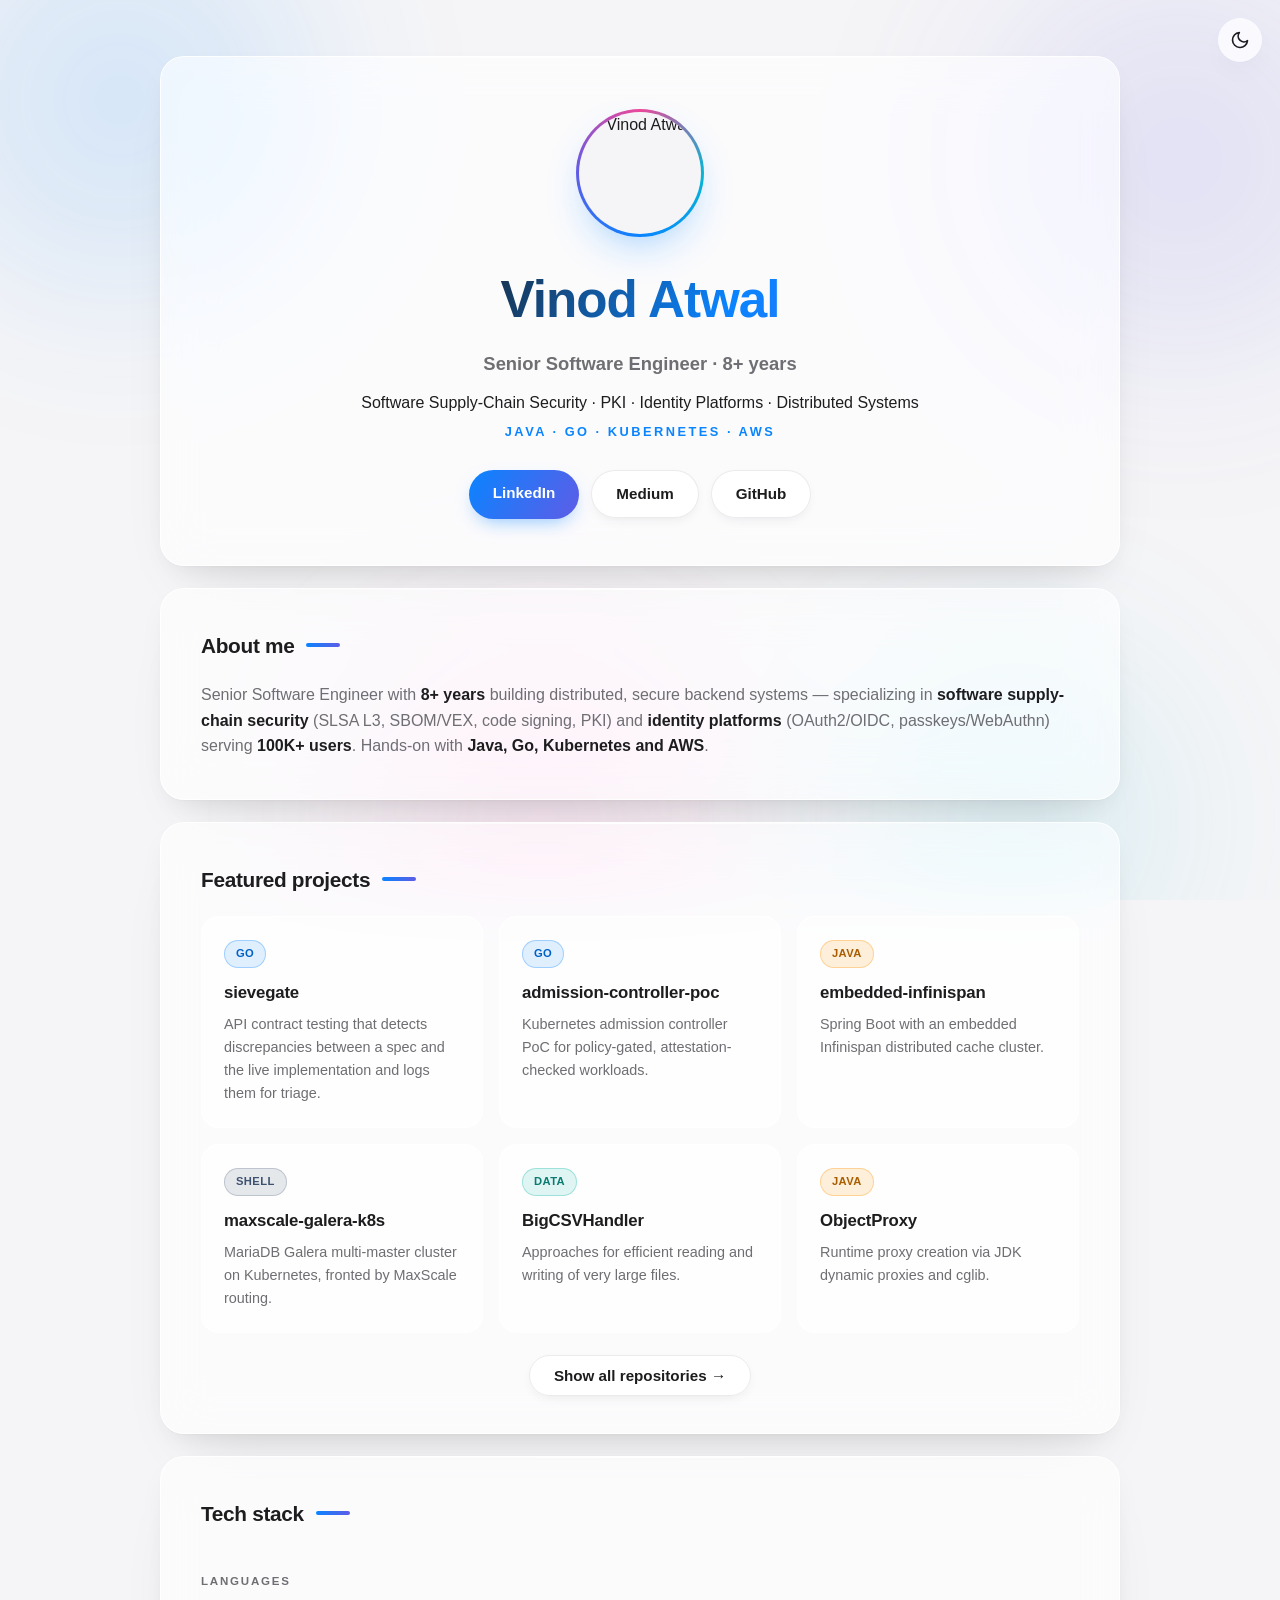
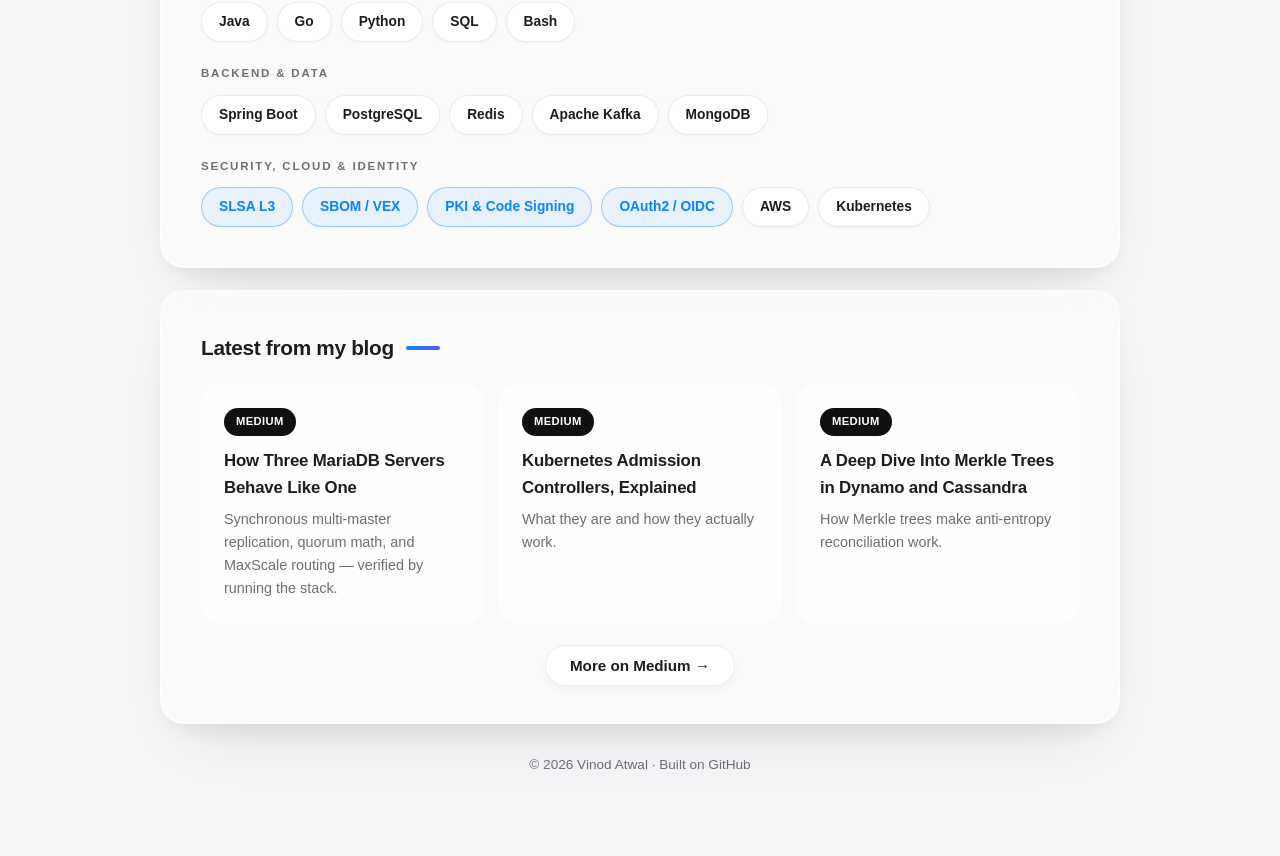
==== index.html @ 3f577c57 "Apple-style frosted glass theme with light/dark toggle" ====
<!DOCTYPE html>
<html lang="en">
<head>
  <meta charset="UTF-8" />
  <meta name="viewport" content="width=device-width, initial-scale=1.0" />
  <title>Vinod Atwal · Senior Software Engineer</title>
  <meta name="description" content="Vinod Atwal — Senior Software Engineer specializing in software supply-chain security, PKI and identity platforms." />
  <meta name="color-scheme" content="light dark" />
  <link rel="stylesheet" href="./styles.css" />
  <script>
    (function () {
      var stored = localStorage.getItem("theme");
      var theme = stored || (window.matchMedia("(prefers-color-scheme: dark)").matches ? "dark" : "light");
      document.documentElement.setAttribute("data-theme", theme);
    })();
  </script>
</head>
<body>
  <button id="themeToggle" class="theme-toggle reveal" aria-label="Toggle light and dark theme">
    <svg class="icon-sun" viewBox="0 0 24 24" fill="none" stroke="currentColor" stroke-width="2" stroke-linecap="round" aria-hidden="true">
      <circle cx="12" cy="12" r="4" />
      <path d="M12 2v2M12 20v2M4.9 4.9l1.4 1.4M17.7 17.7l1.4 1.4M2 12h2M20 12h2M4.9 19.1l1.4-1.4M17.7 6.3l1.4-1.4" />
    </svg>
    <svg class="icon-moon" viewBox="0 0 24 24" fill="none" stroke="currentColor" stroke-width="2" stroke-linecap="round" stroke-linejoin="round" aria-hidden="true">
      <path d="M21 12.8A9 9 0 1 1 11.2 3a7 7 0 0 0 9.8 9.8z" />
    </svg>
  </button>

  <div class="blobs" aria-hidden="true">
    <span class="blob b1"></span>
    <span class="blob b2"></span>
    <span class="blob b3"></span>
    <span class="blob b4"></span>
  </div>

  <main>
    <header class="glass hero reveal">
      <div class="avatar-wrap">
        <img class="avatar" src="https://github.com/VinodAtwal.png" alt="Vinod Atwal" />
      </div>
      <h1>Vinod Atwal</h1>
      <p class="role">Senior Software Engineer · 8+ years</p>
      <p class="focus">Software Supply-Chain Security · PKI · Identity Platforms · Distributed Systems</p>
      <p class="stack">Java · Go · Kubernetes · AWS</p>
      <nav class="cta">
        <a class="btn primary" href="https://www.linkedin.com/in/vinod-atwal/" target="_blank" rel="noopener">LinkedIn</a>
        <a class="btn" href="https://vinodatwal.medium.com/" target="_blank" rel="noopener">Medium</a>
        <a class="btn" href="https://github.com/VinodAtwal" target="_blank" rel="noopener">GitHub</a>
      </nav>
    </header>

    <section class="glass reveal">
      <h2>About me</h2>
      <p>
        Senior Software Engineer with <strong>8+ years</strong> building distributed, secure backend systems —
        specializing in <strong>software supply-chain security</strong> (SLSA L3, SBOM/VEX, code signing, PKI) and
        <strong>identity platforms</strong> (OAuth2/OIDC, passkeys/WebAuthn) serving <strong>100K+ users</strong>.
        Hands-on with <strong>Java, Go, Kubernetes and AWS</strong>.
      </p>
    </section>

    <section class="glass reveal">
      <h2>Featured projects</h2>
      <div class="grid">
        <article class="card">
          <span class="tag go">Go</span>
          <h3><a href="https://github.com/VinodAtwal/sievegate" target="_blank" rel="noopener">sievegate</a></h3>
          <p>API contract testing that detects discrepancies between a spec and the live implementation and logs them for triage.</p>
        </article>
        <article class="card">
          <span class="tag go">Go</span>
          <h3><a href="https://github.com/VinodAtwal/admission-controller-poc" target="_blank" rel="noopener">admission-controller-poc</a></h3>
          <p>Kubernetes admission controller PoC for policy-gated, attestation-checked workloads.</p>
        </article>
        <article class="card">
          <span class="tag java">Java</span>
          <h3><a href="https://github.com/VinodAtwal/embedded-infinispan" target="_blank" rel="noopener">embedded-infinispan</a></h3>
          <p>Spring Boot with an embedded Infinispan distributed cache cluster.</p>
        </article>
        <article class="card">
          <span class="tag shell">Shell</span>
          <h3><a href="https://github.com/VinodAtwal/maxscale-galera-k8s" target="_blank" rel="noopener">maxscale-galera-k8s</a></h3>
          <p>MariaDB Galera multi-master cluster on Kubernetes, fronted by MaxScale routing.</p>
        </article>
        <article class="card">
          <span class="tag data">Data</span>
          <h3><a href="https://github.com/VinodAtwal/BigCSVHandler" target="_blank" rel="noopener">BigCSVHandler</a></h3>
          <p>Approaches for efficient reading and writing of very large files.</p>
        </article>
        <article class="card">
          <span class="tag java">Java</span>
          <h3><a href="https://github.com/VinodAtwal/ObjectProxy" target="_blank" rel="noopener">ObjectProxy</a></h3>
          <p>Runtime proxy creation via JDK dynamic proxies and cglib.</p>
        </article>
      </div>
      <div class="center">
        <a class="btn" href="https://github.com/VinodAtwal?tab=repositories" target="_blank" rel="noopener">Show all repositories →</a>
      </div>
    </section>

    <section class="glass reveal">
      <h2>Tech stack</h2>
      <p class="group">Languages</p>
      <div class="chips">
        <span class="chip">Java</span>
        <span class="chip">Go</span>
        <span class="chip">Python</span>
        <span class="chip">SQL</span>
        <span class="chip">Bash</span>
      </div>
      <p class="group">Backend &amp; data</p>
      <div class="chips">
        <span class="chip">Spring Boot</span>
        <span class="chip">PostgreSQL</span>
        <span class="chip">Redis</span>
        <span class="chip">Apache Kafka</span>
        <span class="chip">MongoDB</span>
      </div>
      <p class="group">Security, cloud &amp; identity</p>
      <div class="chips">
        <span class="chip accent">SLSA L3</span>
        <span class="chip accent">SBOM / VEX</span>
        <span class="chip accent">PKI &amp; Code Signing</span>
        <span class="chip accent">OAuth2 / OIDC</span>
        <span class="chip">AWS</span>
        <span class="chip">Kubernetes</span>
      </div>
    </section>

    <section class="glass reveal">
      <h2>Latest from my blog</h2>
      <div class="grid">
        <article class="card">
          <span class="tag med">Medium</span>
          <h3><a href="https://vinodatwal.medium.com/how-three-mariadb-servers-behave-like-one-the-truth-about-galera-and-maxscale-5671d0e5d990" target="_blank" rel="noopener">How Three MariaDB Servers Behave Like One</a></h3>
          <p>Synchronous multi-master replication, quorum math, and MaxScale routing — verified by running the stack.</p>
        </article>
        <article class="card">
          <span class="tag med">Medium</span>
          <h3><a href="https://vinodatwal.medium.com/kubernetes-admission-controllers-explained-what-they-are-and-how-they-actually-work-7e23ef4b5d82" target="_blank" rel="noopener">Kubernetes Admission Controllers, Explained</a></h3>
          <p>What they are and how they actually work.</p>
        </article>
        <article class="card">
          <span class="tag med">Medium</span>
          <h3><a href="https://vinodatwal.medium.com/i-went-down-a-rabbit-hole-on-merkle-trees-in-dynamo-and-cassandra-heres-what-i-found-9113b133e016" target="_blank" rel="noopener">A Deep Dive Into Merkle Trees in Dynamo and Cassandra</a></h3>
          <p>How Merkle trees make anti-entropy reconciliation work.</p>
        </article>
      </div>
      <div class="center">
        <a class="btn" href="https://vinodatwal.medium.com/" target="_blank" rel="noopener">More on Medium →</a>
      </div>
    </section>

    <footer class="reveal">
      <p>© 2026 Vinod Atwal · Built on GitHub</p>
    </footer>
  </main>

  <script>
    const toggle = document.getElementById("themeToggle");
    toggle.addEventListener("click", () => {
      const next = document.documentElement.getAttribute("data-theme") === "dark" ? "light" : "dark";
      document.documentElement.setAttribute("data-theme", next);
      localStorage.setItem("theme", next);
    });

    const observer = new IntersectionObserver(
      (entries) => {
        entries.forEach((entry, i) => {
          if (entry.isIntersecting) {
            entry.target.style.transitionDelay = Math.min(i * 60, 300) + "ms";
            entry.target.classList.add("visible");
            observer.unobserve(entry.target);
          }
        });
      },
      { threshold: 0.12 }
    );
    document.querySelectorAll(".reveal").forEach((el) => observer.observe(el));
  </script>
</body>
</html>
---- styles.css ----
:root {
  --bg: #f5f5f7;
  --text: #1d1d1f;
  --muted: #6e6e73;
  --accent: #0a84ff;
  --accent-2: #5e5ce6;
  --pink: #ec4899;
  --mint: #06b6d4;
  --glass: rgba(255, 255, 255, 0.62);
  --glass-strong: rgba(255, 255, 255, 0.78);
  --glass-border: rgba(255, 255, 255, 0.85);
  --glass-highlight: rgba(255, 255, 255, 0.95);
  --hairline: rgba(0, 0, 0, 0.08);
  --card: rgba(255, 255, 255, 0.55);
  --card-hover: rgba(255, 255, 255, 0.82);
  --shadow: 0 1px 2px rgba(0, 0, 0, 0.03), 0 12px 32px -12px rgba(0, 0, 0, 0.10), 0 32px 64px -32px rgba(0, 0, 0, 0.12);
  --radius: 24px;
  --radius-card: 18px;
  --font: -apple-system, BlinkMacSystemFont, "SF Pro Display", "SF Pro Text", "Helvetica Neue", "Segoe UI", Roboto, Arial, sans-serif;
}

[data-theme="dark"] {
  --bg: #000000;
  --text: #f5f5f7;
  --muted: #98989d;
  --accent: #0a84ff;
  --accent-2: #5e5ce6;
  --pink: #ff6fb0;
  --mint: #22d3ee;
  --glass: rgba(28, 28, 30, 0.55);
  --glass-strong: rgba(28, 28, 30, 0.8);
  --glass-border: rgba(255, 255, 255, 0.09);
  --glass-highlight: rgba(255, 255, 255, 0.16);
  --hairline: rgba(255, 255, 255, 0.1);
  --card: rgba(255, 255, 255, 0.045);
  --card-hover: rgba(255, 255, 255, 0.09);
  --shadow: 0 1px 2px rgba(0, 0, 0, 0.4), 0 16px 40px -16px rgba(0, 0, 0, 0.6);
}

@media (prefers-color-scheme: dark) {
  :root:not([data-theme]) {
    --bg: #000000;
    --text: #f5f5f7;
    --muted: #98989d;
    --accent: #0a84ff;
    --accent-2: #5e5ce6;
    --pink: #ff6fb0;
    --mint: #22d3ee;
    --glass: rgba(28, 28, 30, 0.55);
    --glass-strong: rgba(28, 28, 30, 0.8);
    --glass-border: rgba(255, 255, 255, 0.09);
    --glass-highlight: rgba(255, 255, 255, 0.16);
    --hairline: rgba(255, 255, 255, 0.1);
    --card: rgba(255, 255, 255, 0.045);
    --card-hover: rgba(255, 255, 255, 0.09);
    --shadow: 0 1px 2px rgba(0, 0, 0, 0.4), 0 16px 40px -16px rgba(0, 0, 0, 0.6);
  }
}

* {
  margin: 0;
  padding: 0;
  box-sizing: border-box;
}

html {
  scroll-behavior: smooth;
  -webkit-font-smoothing: antialiased;
  text-rendering: optimizeLegibility;
}

body {
  min-height: 100vh;
  font-family: var(--font);
  color: var(--text);
  background: var(--bg);
  background-attachment: fixed;
  overflow-x: hidden;
  line-height: 1.6;
  transition: background 0.4s ease, color 0.4s ease;
}

::selection {
  background: rgba(10, 132, 255, 0.22);
  color: var(--text);
}

::-webkit-scrollbar {
  width: 10px;
}

::-webkit-scrollbar-thumb {
  background: rgba(110, 110, 115, 0.35);
  border-radius: 999px;
  border: 2px solid var(--bg);
}

::-webkit-scrollbar-track {
  background: transparent;
}

main {
  max-width: 1000px;
  margin: 56px auto 40px;
  padding: 0 20px 40px;
  display: flex;
  flex-direction: column;
  gap: 22px;
  position: relative;
  z-index: 2;
}

/* Theme toggle */
.theme-toggle {
  position: fixed;
  top: 18px;
  right: 18px;
  z-index: 10;
  width: 44px;
  height: 44px;
  border-radius: 50%;
  border: none;
  cursor: pointer;
  display: grid;
  place-items: center;
  background: var(--glass-strong);
  color: var(--text);
  box-shadow: var(--shadow);
  backdrop-filter: blur(24px) saturate(200%);
  -webkit-backdrop-filter: blur(24px) saturate(200%);
  transition: transform 0.2s ease, color 0.3s ease;
}

.theme-toggle:hover {
  transform: scale(1.08);
}

.theme-toggle svg {
  width: 20px;
  height: 20px;
}

.theme-toggle .icon-sun {
  display: none;
}

.theme-toggle .icon-moon {
  display: block;
}

[data-theme="dark"] .theme-toggle .icon-sun {
  display: block;
}

[data-theme="dark"] .theme-toggle .icon-moon {
  display: none;
}

/* Soft color blobs */
.blobs {
  position: fixed;
  inset: 0;
  z-index: 0;
  overflow: hidden;
  pointer-events: none;
}

.blob {
  position: absolute;
  border-radius: 50%;
  filter: blur(90px);
  opacity: 0.38;
  animation: float 26s ease-in-out infinite;
}

.b1 {
  width: 520px;
  height: 520px;
  top: -160px;
  left: -140px;
  background: radial-gradient(circle, rgba(10, 132, 255, 0.55), transparent 70%);
}

.b2 {
  width: 560px;
  height: 560px;
  top: -120px;
  right: -180px;
  background: radial-gradient(circle, rgba(94, 92, 230, 0.5), transparent 70%);
  animation-delay: -6s;
}

.b3 {
  width: 520px;
  height: 520px;
  bottom: -180px;
  left: 22%;
  background: radial-gradient(circle, rgba(236, 72, 153, 0.42), transparent 70%);
  animation-delay: -12s;
}

.b4 {
  width: 480px;
  height: 480px;
  bottom: -160px;
  right: 2%;
  background: radial-gradient(circle, rgba(6, 182, 212, 0.4), transparent 70%);
  animation-delay: -18s;
}

[data-theme="dark"] .blob {
  opacity: 0.5;
}

@keyframes float {
  0%, 100% {
    transform: translate3d(0, 0, 0) scale(1);
  }

  50% {
    transform: translate3d(40px, -30px, 0) scale(1.08);
  }
}

/* Frosted glass */
.glass {
  background: var(--glass);
  border: 1px solid var(--glass-border);
  border-radius: var(--radius);
  box-shadow: var(--shadow);
  backdrop-filter: blur(24px) saturate(180%);
  -webkit-backdrop-filter: blur(24px) saturate(180%);
  padding: 40px;
  position: relative;
  overflow: hidden;
}

.glass::before {
  content: "";
  position: absolute;
  top: 0;
  left: 12%;
  right: 12%;
  height: 1px;
  background: linear-gradient(90deg, transparent, var(--glass-highlight), transparent);
}

/* Scroll reveal */
.reveal {
  opacity: 0;
  transform: translateY(24px);
}

.reveal.visible {
  opacity: 1;
  transform: translateY(0);
  transition: opacity 0.7s ease, transform 0.7s cubic-bezier(0.22, 1, 0.36, 1);
}

/* Hero */
.hero {
  text-align: center;
  padding: 52px 40px 46px;
}

.avatar-wrap {
  width: 128px;
  height: 128px;
  margin: 0 auto 22px;
  padding: 3px;
  border-radius: 50%;
  background: conic-gradient(from 180deg, var(--accent), var(--accent-2), var(--pink), var(--mint), var(--accent));
  box-shadow: 0 18px 44px -16px rgba(10, 132, 255, 0.45);
}

.avatar {
  width: 100%;
  height: 100%;
  border-radius: 50%;
  object-fit: cover;
  display: block;
  background: var(--bg);
}

h1 {
  font-size: clamp(2.1rem, 6vw, 3.2rem);
  font-weight: 700;
  letter-spacing: -0.02em;
  background: linear-gradient(120deg, var(--text) 25%, var(--accent) 60%, var(--accent-2));
  -webkit-background-clip: text;
  background-clip: text;
  color: transparent;
  margin-bottom: 8px;
}

.role {
  font-size: 1.15rem;
  font-weight: 600;
  color: var(--muted);
  margin-bottom: 12px;
}

.focus {
  color: var(--text);
  margin-bottom: 6px;
}

.stack {
  color: var(--accent);
  font-weight: 600;
  letter-spacing: 2.5px;
  font-size: 0.8rem;
  text-transform: uppercase;
  margin-bottom: 28px;
}

.cta {
  display: flex;
  gap: 12px;
  justify-content: center;
  flex-wrap: wrap;
}

.btn {
  font-family: var(--font);
  color: var(--text);
  text-decoration: none;
  font-weight: 600;
  font-size: 0.95rem;
  padding: 11px 24px;
  border-radius: 999px;
  border: 1px solid var(--hairline);
  background: var(--glass-strong);
  backdrop-filter: blur(16px) saturate(160%);
  -webkit-backdrop-filter: blur(16px) saturate(160%);
  box-shadow: 0 4px 14px -6px rgba(0, 0, 0, 0.12);
  transition: transform 0.18s ease, background 0.18s ease, box-shadow 0.18s ease;
}

.btn:hover {
  transform: translateY(-2px);
  background: var(--card-hover);
  box-shadow: 0 8px 22px -8px rgba(0, 0, 0, 0.2);
}

.btn.primary {
  color: #fff;
  border: none;
  background: linear-gradient(120deg, var(--accent), var(--accent-2));
  box-shadow: 0 8px 20px -8px rgba(10, 132, 255, 0.55);
}

.btn.primary:hover {
  background: linear-gradient(120deg, var(--accent-2), var(--accent));
  box-shadow: 0 10px 26px -8px rgba(10, 132, 255, 0.65);
}

h2 {
  font-size: 1.3rem;
  font-weight: 700;
  letter-spacing: -0.015em;
  margin-bottom: 20px;
  display: inline-flex;
  align-items: center;
  gap: 12px;
}

h2::after {
  content: "";
  height: 4px;
  width: 34px;
  border-radius: 999px;
  background: linear-gradient(90deg, var(--accent), var(--accent-2));
}

section > p {
  color: var(--muted);
}

strong {
  color: var(--text);
  font-weight: 600;
}

.grid {
  display: grid;
  grid-template-columns: repeat(auto-fit, minmax(280px, 1fr));
  gap: 16px;
}

.center {
  text-align: center;
  margin-top: 30px;
  margin-bottom: 4px;
}

.card {
  background: var(--card);
  border: 1px solid var(--glass-border);
  border-radius: var(--radius-card);
  padding: 22px;
  position: relative;
  overflow: hidden;
  transition: transform 0.2s ease, background 0.2s ease, box-shadow 0.2s ease;
}

.card::before {
  content: "";
  position: absolute;
  inset: 0;
  background: radial-gradient(260px 130px at 100% 0%, rgba(10, 132, 255, 0.1), transparent 70%);
  opacity: 0;
  transition: opacity 0.25s ease;
}

.card:hover {
  transform: translateY(-4px);
  background: var(--card-hover);
  box-shadow: 0 16px 36px -18px rgba(0, 0, 0, 0.18);
}

.card:hover::before {
  opacity: 1;
}

.card h3 {
  position: relative;
  font-size: 1.05rem;
  letter-spacing: -0.01em;
  margin-bottom: 6px;
}

.card h3 a {
  color: var(--text);
  text-decoration: none;
  transition: color 0.15s ease;
}

.card h3 a:hover {
  color: var(--accent);
}

.card p {
  position: relative;
  color: var(--muted);
  font-size: 0.9rem;
}

.tag {
  position: relative;
  display: inline-block;
  font-size: 0.7rem;
  font-weight: 700;
  letter-spacing: 0.4px;
  text-transform: uppercase;
  padding: 4px 11px;
  border-radius: 999px;
  margin-bottom: 12px;
  border: 1px solid transparent;
}

.tag.go { background: rgba(10, 132, 255, 0.12); color: #0060c4; border-color: rgba(10, 132, 255, 0.3); }
.tag.java { background: rgba(255, 149, 0, 0.14); color: #a85d00; border-color: rgba(255, 149, 0, 0.32); }
.tag.shell { background: rgba(100, 116, 139, 0.16); color: #3f5170; border-color: rgba(100, 116, 139, 0.3); }
.tag.data { background: rgba(20, 184, 166, 0.13); color: #0b7a70; border-color: rgba(20, 184, 166, 0.32); }
.tag.med { background: #12100e; color: #fff; }

[data-theme="dark"] .tag.go { color: #4fb2ff; border-color: rgba(10, 132, 255, 0.35); }
[data-theme="dark"] .tag.java { color: #ffb454; border-color: rgba(255, 149, 0, 0.35); }
[data-theme="dark"] .tag.shell { color: #aab6cd; border-color: rgba(127, 141, 187, 0.35); }
[data-theme="dark"] .tag.data { color: #3ce0cf; border-color: rgba(20, 184, 166, 0.35); }

.group {
  font-size: 0.72rem;
  font-weight: 600;
  text-transform: uppercase;
  letter-spacing: 1.8px;
  color: var(--muted);
  margin: 22px 0 12px;
}

.group:first-child {
  margin-top: 0;
}

.chips {
  display: flex;
  flex-wrap: wrap;
  gap: 9px;
}

.chip {
  font-size: 0.86rem;
  font-weight: 600;
  padding: 8px 17px;
  border-radius: 999px;
  border: 1px solid var(--hairline);
  background: var(--glass-strong);
  color: var(--text);
  box-shadow: 0 1px 3px rgba(0, 0, 0, 0.04);
  transition: border-color 0.15s ease, transform 0.15s ease;
}

.chip:hover {
  transform: translateY(-2px);
  border-color: rgba(10, 132, 255, 0.4);
}

.chip.accent {
  border-color: rgba(10, 132, 255, 0.35);
  background: rgba(10, 132, 255, 0.08);
  color: var(--accent);
}

footer {
  text-align: center;
  color: var(--muted);
  font-size: 0.85rem;
  padding-top: 8px;
}

@media (max-width: 620px) {
  main {
    margin: 20px auto;
  }

  .glass {
    padding: 28px 22px;
  }

  .hero {
    padding: 40px 20px 34px;
  }
}

@media (prefers-reduced-motion: reduce) {
  .blob,
  .avatar-wrap,
  .reveal {
    animation: none;
    transition: none;
  }

  .reveal {
    opacity: 1;
    transform: none;
  }
}
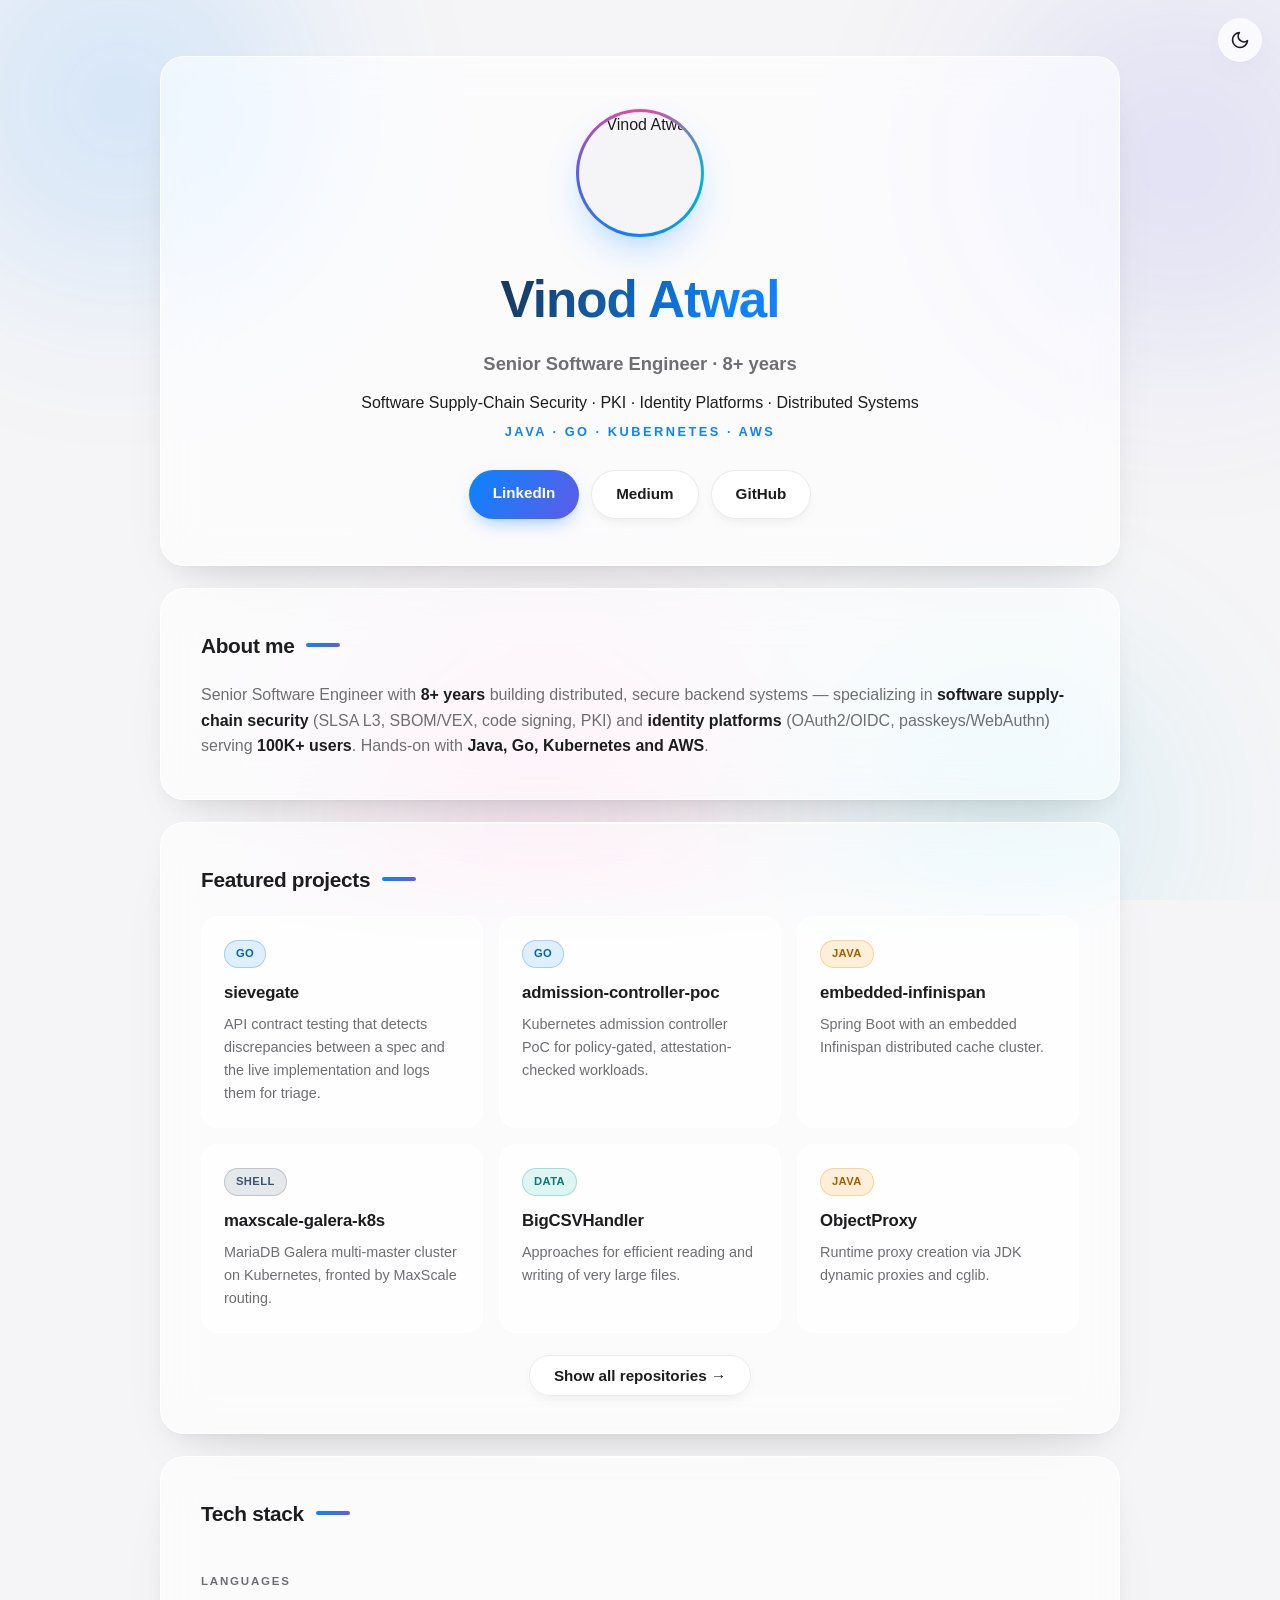
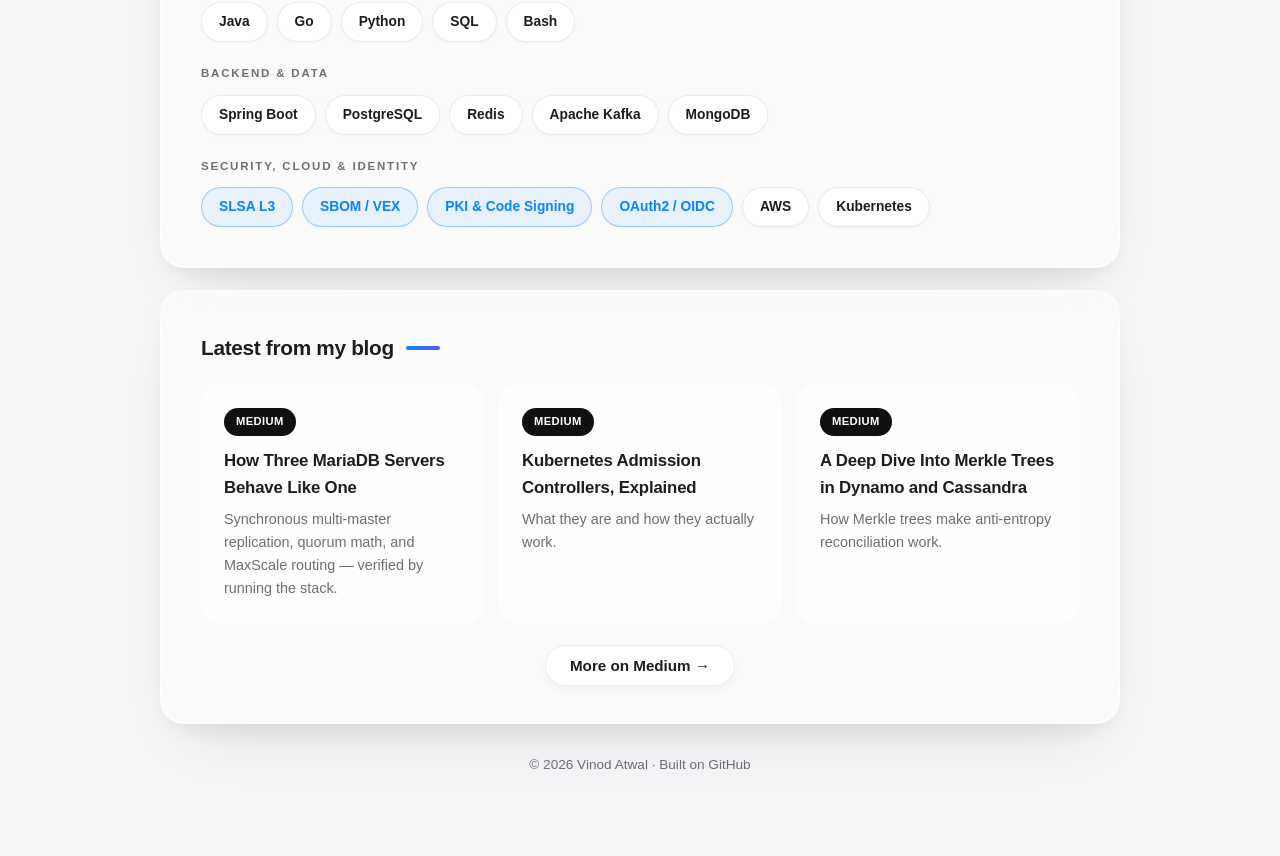
==== commit ba2eb12e: "Show theme toggle immediately on page load" ====
--- a/index.html
+++ b/index.html
@@ -16,7 +16,7 @@
   </script>
 </head>
 <body>
-  <button id="themeToggle" class="theme-toggle reveal" aria-label="Toggle light and dark theme">
+  <button id="themeToggle" class="theme-toggle" aria-label="Toggle light and dark theme">
     <svg class="icon-sun" viewBox="0 0 24 24" fill="none" stroke="currentColor" stroke-width="2" stroke-linecap="round" aria-hidden="true">
       <circle cx="12" cy="12" r="4" />
       <path d="M12 2v2M12 20v2M4.9 4.9l1.4 1.4M17.7 17.7l1.4 1.4M2 12h2M20 12h2M4.9 19.1l1.4-1.4M17.7 6.3l1.4-1.4" />
--- a/styles.css
+++ b/styles.css
@@ -129,6 +129,18 @@
   backdrop-filter: blur(24px) saturate(200%);
   -webkit-backdrop-filter: blur(24px) saturate(200%);
   transition: transform 0.2s ease, color 0.3s ease;
+  animation: fadeIn 0.5s ease 0.3s both;
+}
+
+@keyframes fadeIn {
+  from {
+    opacity: 0;
+    transform: translateY(12px);
+  }
+  to {
+    opacity: 1;
+    transform: translateY(0);
+  }
 }
 
 .theme-toggle:hover {
@@ -536,7 +548,8 @@
 @media (prefers-reduced-motion: reduce) {
   .blob,
   .avatar-wrap,
-  .reveal {
+  .reveal,
+  .theme-toggle {
     animation: none;
     transition: none;
   }
@@ -545,4 +558,9 @@
     opacity: 1;
     transform: none;
   }
+
+  .theme-toggle {
+    opacity: 1;
+    transform: none;
+  }
 }
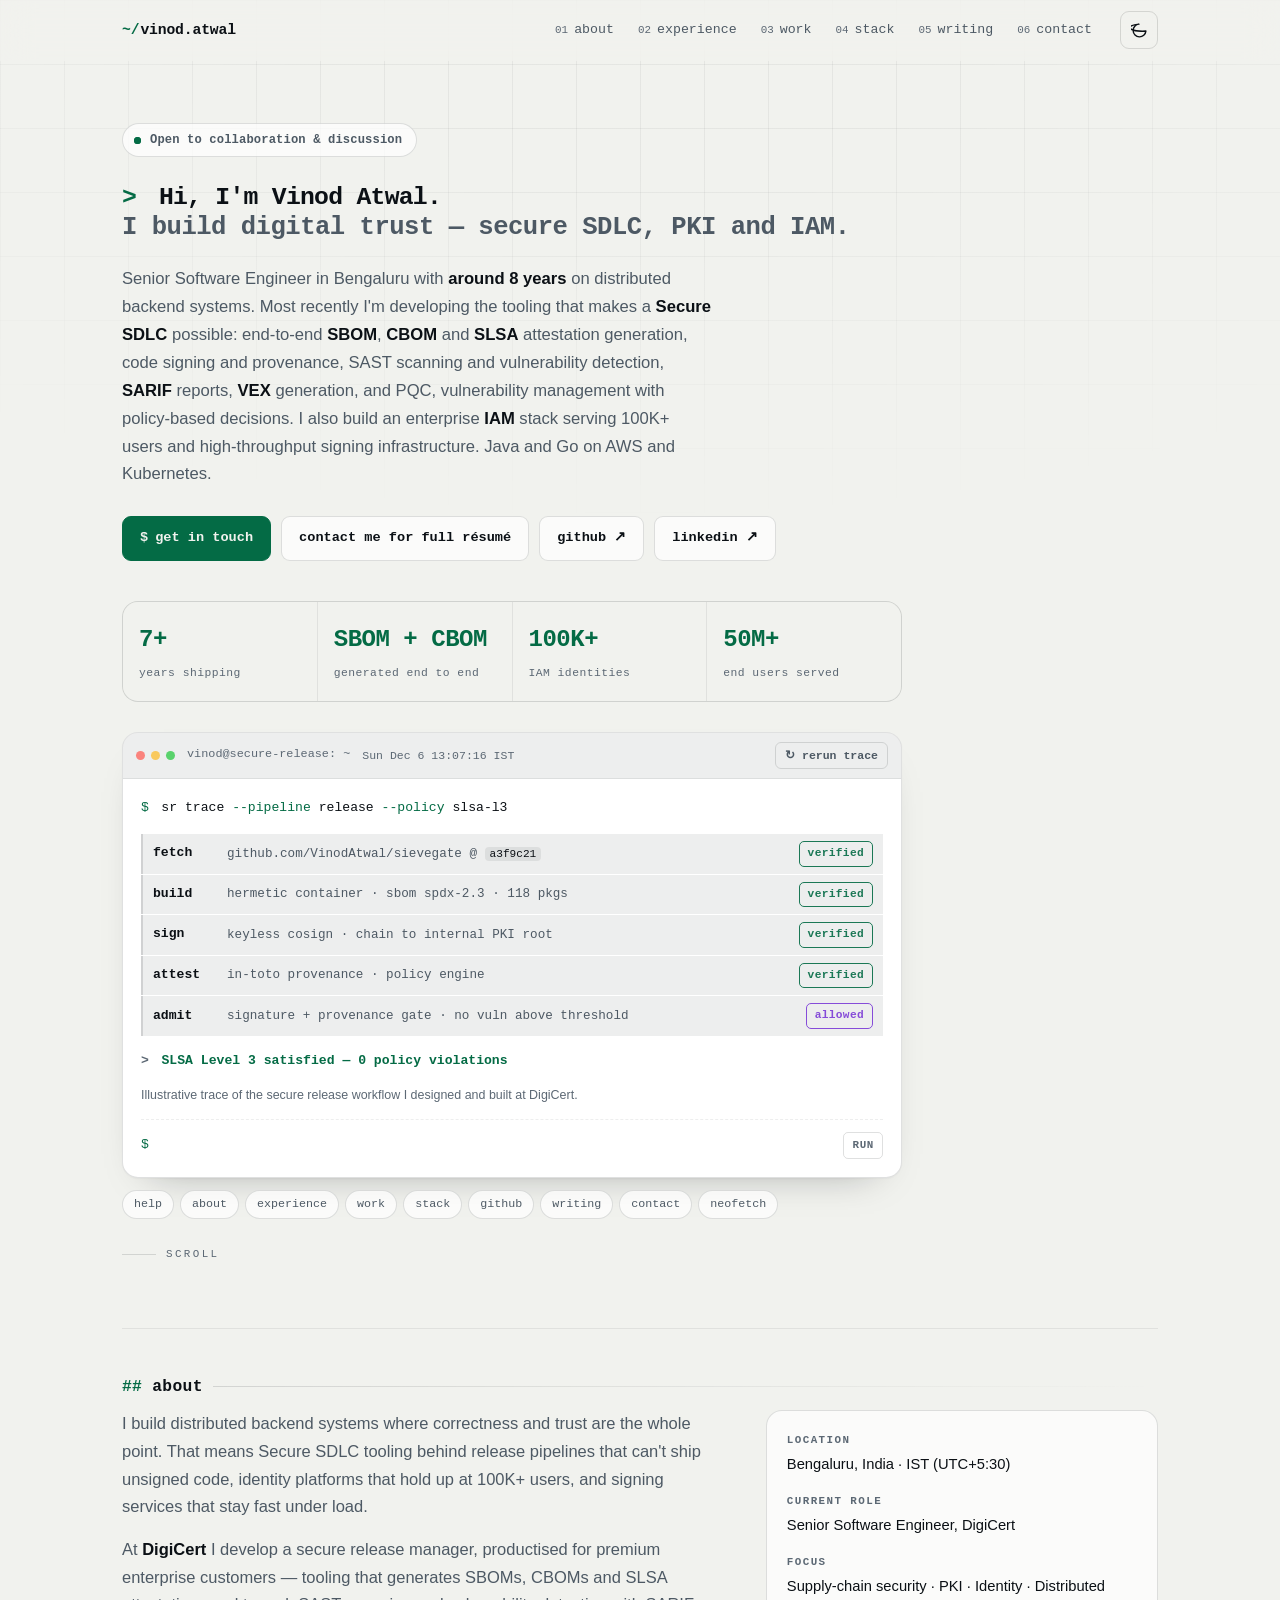
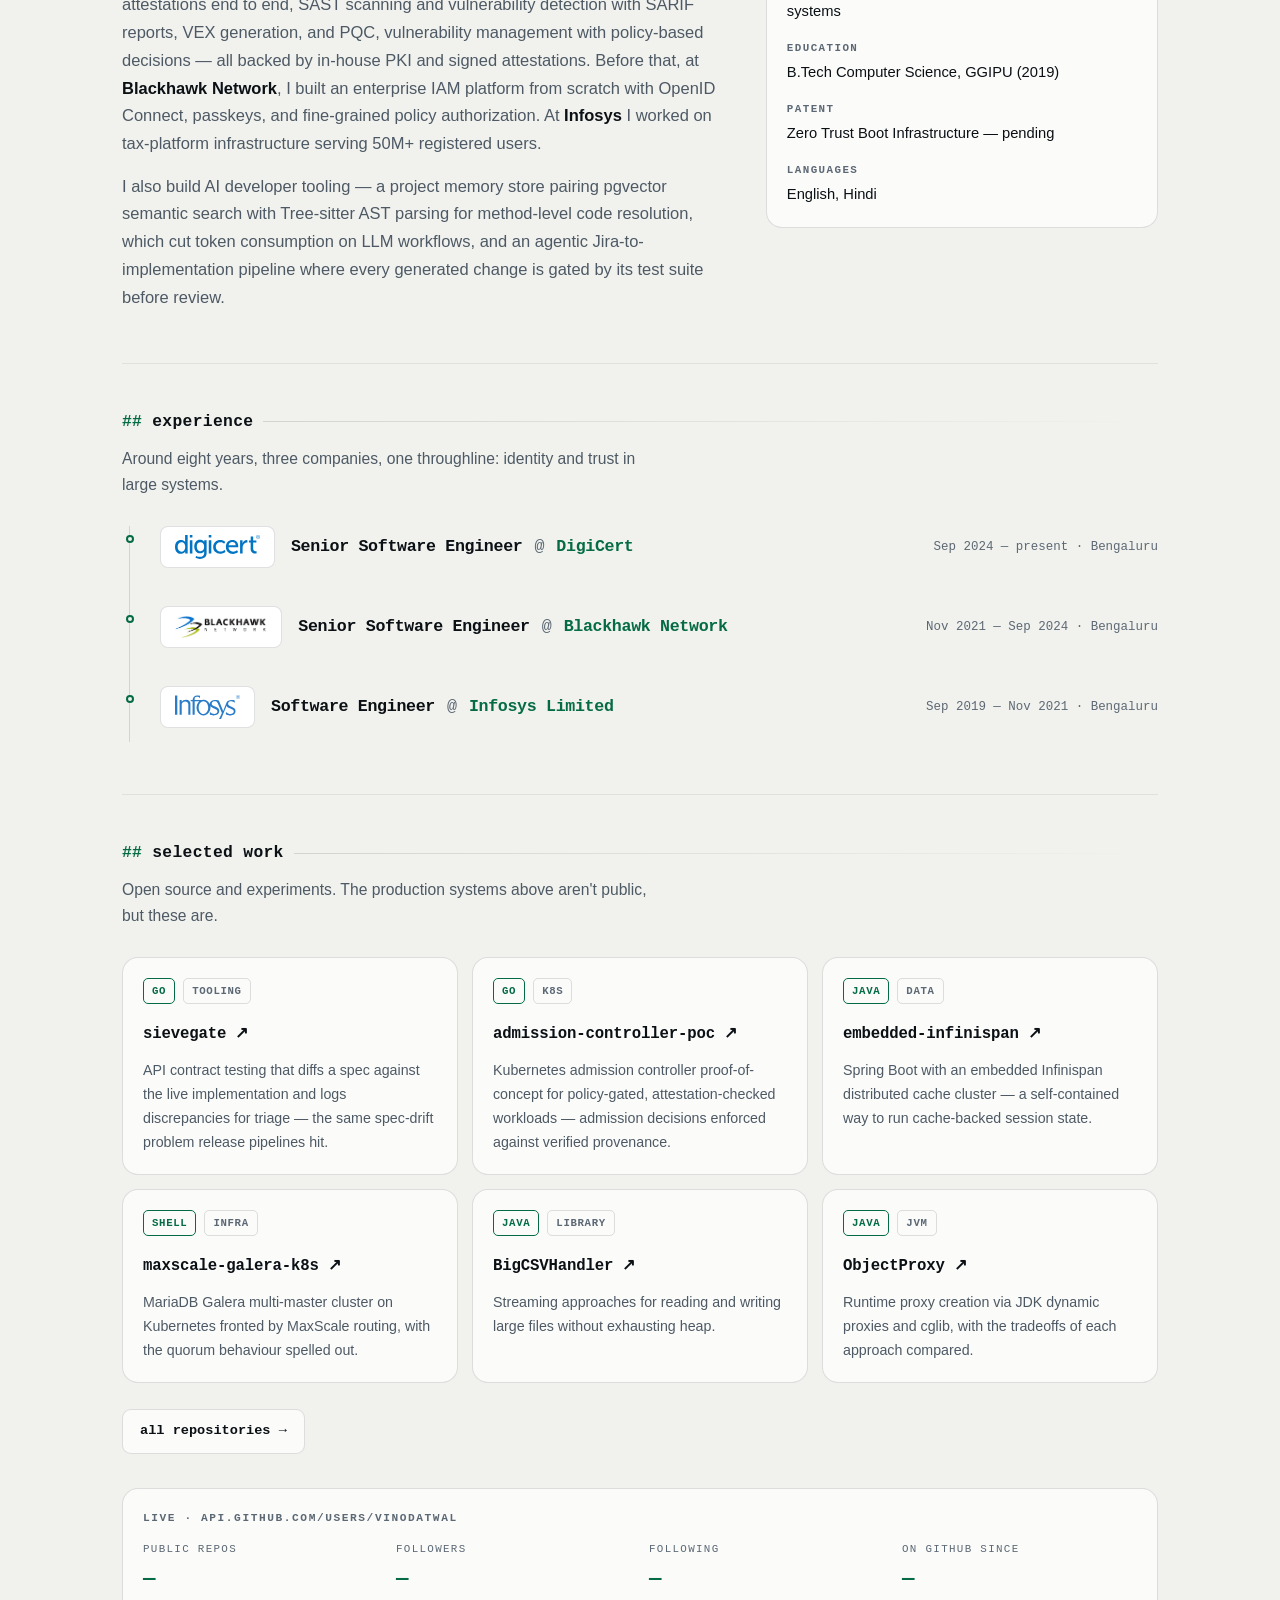
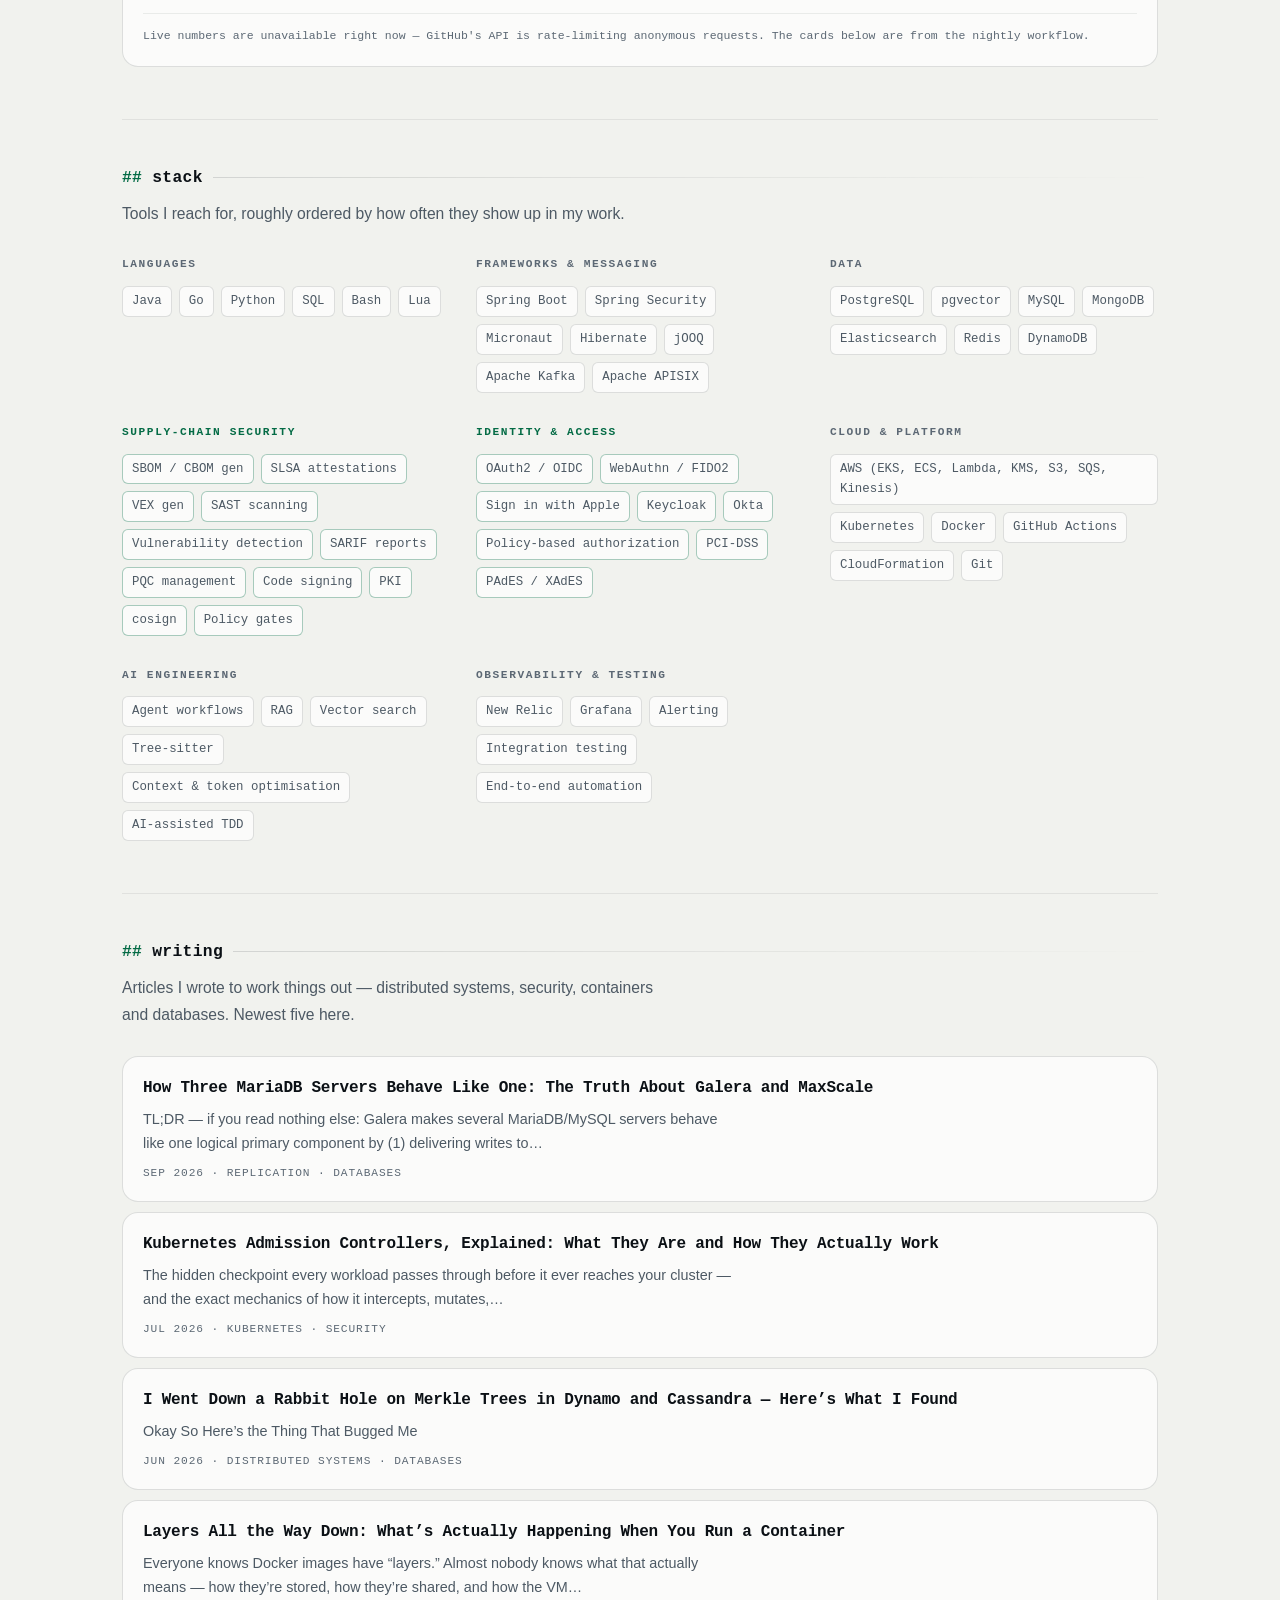
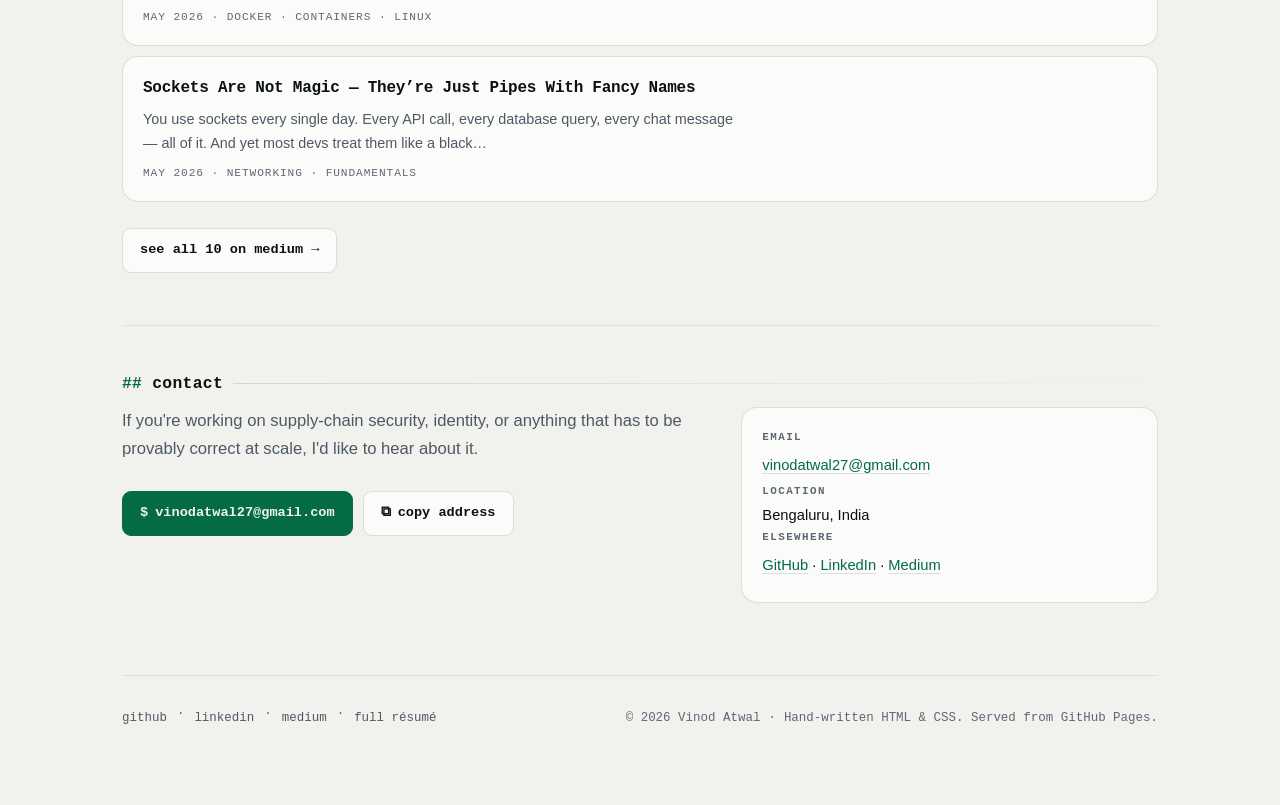
==== commit 6c25ee75: "Rebuild portfolio: secure-SDLC digital-trust story, terminal theme, SARIF/VEX/PQC tooling chain" ====
--- a/index.html
+++ b/index.html
@@ -1,182 +1,543 @@
 <!DOCTYPE html>
 <html lang="en">
 <head>
-  <meta charset="UTF-8" />
-  <meta name="viewport" content="width=device-width, initial-scale=1.0" />
-  <title>Vinod Atwal · Senior Software Engineer</title>
-  <meta name="description" content="Vinod Atwal — Senior Software Engineer specializing in software supply-chain security, PKI and identity platforms." />
-  <meta name="color-scheme" content="light dark" />
-  <link rel="stylesheet" href="./styles.css" />
-  <script>
-    (function () {
+<meta charset="UTF-8" />
+<meta name="viewport" content="width=device-width, initial-scale=1.0" />
+
+<title>Vinod Atwal · Senior Software Engineer — Supply-Chain Security, PKI &amp; Identity</title>
+<meta name="description" content="Vinod Atwal — Senior Software Engineer with around 8 years building distributed backend systems, developing Secure SDLC tooling: end-to-end SBOM, CBOM and SLSA attestation generation, code signing and provenance, SAST scanning, SARIF reports, VEX generation and PQC, vulnerability management, plus enterprise IAM for 100K+ users. Java, Go, Kubernetes, AWS." />
+<meta name="author" content="Vinod Atwal" />
+<meta name="color-scheme" content="dark light" />
+<meta name="theme-color" content="#05070a" media="(prefers-color-scheme: dark)" />
+<meta name="theme-color" content="#f4f5f2" media="(prefers-color-scheme: light)" />
+
+<link rel="canonical" href="https://vinodatwal.github.io/VinodAtwal/" />
+
+<meta property="og:type" content="profile" />
+<meta property="og:site_name" content="Vinod Atwal" />
+<meta property="og:title" content="Vinod Atwal · Senior Software Engineer" />
+<meta property="og:description" content="Developing Secure SDLC tooling: end-to-end SBOM, CBOM and SLSA attestation generation, code signing and provenance, SAST scanning, SARIF reports, VEX generation and PQC, vulnerability management, plus PKI, identity platforms and enterprise IAM for 100K+ users." />
+<meta property="og:url" content="https://vinodatwal.github.io/VinodAtwal/" />
+<meta property="og:image" content="https://vinodatwal.github.io/VinodAtwal/og.png" />
+<meta property="og:image:width" content="1200" />
+<meta property="og:image:height" content="630" />
+<meta property="og:image:alt" content="Vinod Atwal — Senior Software Engineer, software supply-chain security, PKI and identity platforms" />
+<meta property="profile:first_name" content="Vinod" />
+<meta property="profile:last_name" content="Atwal" />
+<meta property="profile:username" content="VinodAtwal" />
+
+<meta name="twitter:card" content="summary_large_image" />
+<meta name="twitter:title" content="Vinod Atwal · Senior Software Engineer" />
+<meta name="twitter:description" content="Secure SDLC tooling. SBOM / CBOM / SLSA attestation generation, signing and provenance, SAST / SARIF / VEX / PQC, IAM at 100K+ users, Java / Go / Kubernetes / AWS." />
+<meta name="twitter:image" content="https://vinodatwal.github.io/VinodAtwal/og.png" />
+
+<link rel="icon" href="./favicon.svg" type="image/svg+xml" />
+<link rel="apple-touch-icon" href="./favicon.svg" />
+<link rel="manifest" href="./site.webmanifest" />
+<link rel="stylesheet" href="./styles.css" />
+<link rel="alternate" type="application/rss+xml" title="Vinod Atwal on Medium" href="https://medium.com/feed/@vinodatwal" />
+
+<script>
+  (function () {
+    var root = document.documentElement;
+    try {
       var stored = localStorage.getItem("theme");
       var theme = stored || (window.matchMedia("(prefers-color-scheme: dark)").matches ? "dark" : "light");
-      document.documentElement.setAttribute("data-theme", theme);
-    })();
-  </script>
+      root.setAttribute("data-theme", theme);
+    } catch (e) {
+      root.setAttribute("data-theme", "dark");
+    }
+    root.classList.add("js");
+  })();
+</script>
+
+<script type="application/ld+json">
+{
+  "@context": "https://schema.org",
+  "@type": "Person",
+  "name": "Vinod Atwal",
+  "url": "https://vinodatwal.github.io/VinodAtwal/",
+  "image": "https://github.com/VinodAtwal.png",
+  "jobTitle": "Senior Software Engineer",
+  "description": "Senior Software Engineer with around 8 years building distributed, secure backend systems, developing Secure SDLC tooling, PKI and identity platforms.",
+  "email": "mailto:vinodatwal27@gmail.com",
+  "address": {
+    "@type": "PostalAddress",
+    "addressLocality": "Bengaluru",
+    "addressCountry": "IN"
+  },
+  "worksFor": { "@type": "Organization", "name": "DigiCert" },
+  "alumniOf": { "@type": "CollegeOrUniversity", "name": "Guru Gobind Singh Indraprastha University" },
+  "knowsAbout": [
+    "Secure SDLC Tooling",
+    "Software Supply Chain Security",
+    "SLSA",
+    "SBOM",
+    "CBOM",
+    "VEX",
+    "Build Provenance and Attestations",
+    "Code Signing",
+    "Public Key Infrastructure",
+    "OAuth2",
+    "OpenID Connect",
+    "WebAuthn",
+    "Kubernetes",
+    "AWS",
+    "Distributed Systems",
+    "Java",
+    "Go"
+  ],
+  "sameAs": [
+    "https://github.com/VinodAtwal",
+    "https://www.linkedin.com/in/vinod-atwal/",
+    "https://medium.com/@vinodatwal/"
+  ]
+}
+</script>
 </head>
+
 <body>
-  <button id="themeToggle" class="theme-toggle" aria-label="Toggle light and dark theme">
-    <svg class="icon-sun" viewBox="0 0 24 24" fill="none" stroke="currentColor" stroke-width="2" stroke-linecap="round" aria-hidden="true">
-      <circle cx="12" cy="12" r="4" />
-      <path d="M12 2v2M12 20v2M4.9 4.9l1.4 1.4M17.7 17.7l1.4 1.4M2 12h2M20 12h2M4.9 19.1l1.4-1.4M17.7 6.3l1.4-1.4" />
-    </svg>
-    <svg class="icon-moon" viewBox="0 0 24 24" fill="none" stroke="currentColor" stroke-width="2" stroke-linecap="round" stroke-linejoin="round" aria-hidden="true">
-      <path d="M21 12.8A9 9 0 1 1 11.2 3a7 7 0 0 0 9.8 9.8z" />
-    </svg>
-  </button>
-
-  <div class="blobs" aria-hidden="true">
-    <span class="blob b1"></span>
-    <span class="blob b2"></span>
-    <span class="blob b3"></span>
-    <span class="blob b4"></span>
+<div class="progress" aria-hidden="true"><span id="progressBar"></span></div>
+<div class="grid-overlay" aria-hidden="true"></div>
+
+<a class="skip-link" href="#main">Skip to content</a>
+
+<header class="topbar" id="topbar">
+  <div class="topbar-inner">
+    <a class="brand" href="#top">
+      <span class="brand-prompt" aria-hidden="true">~/</span><span class="brand-name">vinod.atwal</span>
+    </a>
+
+    <nav class="nav" id="nav" aria-label="Section navigation">
+      <button class="nav-toggle" id="navToggle" type="button" aria-expanded="false" aria-controls="navList">
+        <span class="sr-only">Toggle navigation</span>
+        <span class="nav-bars" aria-hidden="true"><i></i><i></i><i></i></span>
+      </button>
+      <ul class="nav-list" id="navList">
+        <li><a href="#about"><span class="tick" aria-hidden="true">01</span>about</a></li>
+        <li><a href="#experience"><span class="tick" aria-hidden="true">02</span>experience</a></li>
+        <li><a href="#work"><span class="tick" aria-hidden="true">03</span>work</a></li>
+        <li><a href="#stack"><span class="tick" aria-hidden="true">04</span>stack</a></li>
+        <li><a href="#writing"><span class="tick" aria-hidden="true">05</span>writing</a></li>
+        <li><a href="#contact"><span class="tick" aria-hidden="true">06</span>contact</a></li>
+      </ul>
+    </nav>
+
+    <div class="topbar-actions">
+      <button id="themeToggle" class="icon-btn" type="button" aria-label="Switch colour theme">
+        <svg class="icon-sun" viewBox="0 0 24 24" fill="none" stroke="currentColor" stroke-width="2" stroke-linecap="round" aria-hidden="true">
+          <circle cx="12" cy="12" r="4"></circle>
+          <path d="M12 2v2M12 20v2M4.9 4.9l1.4 1.4M17.7 17.7l1.4 1.4M2 12h2M20 12h2M4.9 19.1l1.4-1.4M17.7 6.3l1.4-1.4"></path>
+        </svg>
+        <svg class="icon-moon" viewBox="0 0 24 24" fill="none" stroke="currentColor" stroke-width="2" stroke-linecap="round" stroke-linejoin="round" aria-hidden="true">
+          <path d="M21 12.8A9 9 0 1 1 11.2 3a7 2 0 0 0 9.8 9.8z"></path>
+        </svg>
+      </button>
+    </div>
   </div>
-
-  <main>
-    <header class="glass hero reveal">
-      <div class="avatar-wrap">
-        <img class="avatar" src="https://github.com/VinodAtwal.png" alt="Vinod Atwal" />
-      </div>
-      <h1>Vinod Atwal</h1>
-      <p class="role">Senior Software Engineer · 8+ years</p>
-      <p class="focus">Software Supply-Chain Security · PKI · Identity Platforms · Distributed Systems</p>
-      <p class="stack">Java · Go · Kubernetes · AWS</p>
-      <nav class="cta">
-        <a class="btn primary" href="https://www.linkedin.com/in/vinod-atwal/" target="_blank" rel="noopener">LinkedIn</a>
-        <a class="btn" href="https://vinodatwal.medium.com/" target="_blank" rel="noopener">Medium</a>
-        <a class="btn" href="https://github.com/VinodAtwal" target="_blank" rel="noopener">GitHub</a>
-      </nav>
-    </header>
-
-    <section class="glass reveal">
-      <h2>About me</h2>
-      <p>
-        Senior Software Engineer with <strong>8+ years</strong> building distributed, secure backend systems —
-        specializing in <strong>software supply-chain security</strong> (SLSA L3, SBOM/VEX, code signing, PKI) and
-        <strong>identity platforms</strong> (OAuth2/OIDC, passkeys/WebAuthn) serving <strong>100K+ users</strong>.
-        Hands-on with <strong>Java, Go, Kubernetes and AWS</strong>.
-      </p>
-    </section>
-
-    <section class="glass reveal">
-      <h2>Featured projects</h2>
-      <div class="grid">
-        <article class="card">
-          <span class="tag go">Go</span>
-          <h3><a href="https://github.com/VinodAtwal/sievegate" target="_blank" rel="noopener">sievegate</a></h3>
-          <p>API contract testing that detects discrepancies between a spec and the live implementation and logs them for triage.</p>
-        </article>
-        <article class="card">
-          <span class="tag go">Go</span>
-          <h3><a href="https://github.com/VinodAtwal/admission-controller-poc" target="_blank" rel="noopener">admission-controller-poc</a></h3>
-          <p>Kubernetes admission controller PoC for policy-gated, attestation-checked workloads.</p>
-        </article>
-        <article class="card">
-          <span class="tag java">Java</span>
-          <h3><a href="https://github.com/VinodAtwal/embedded-infinispan" target="_blank" rel="noopener">embedded-infinispan</a></h3>
-          <p>Spring Boot with an embedded Infinispan distributed cache cluster.</p>
-        </article>
-        <article class="card">
-          <span class="tag shell">Shell</span>
-          <h3><a href="https://github.com/VinodAtwal/maxscale-galera-k8s" target="_blank" rel="noopener">maxscale-galera-k8s</a></h3>
-          <p>MariaDB Galera multi-master cluster on Kubernetes, fronted by MaxScale routing.</p>
-        </article>
-        <article class="card">
-          <span class="tag data">Data</span>
-          <h3><a href="https://github.com/VinodAtwal/BigCSVHandler" target="_blank" rel="noopener">BigCSVHandler</a></h3>
-          <p>Approaches for efficient reading and writing of very large files.</p>
-        </article>
-        <article class="card">
-          <span class="tag java">Java</span>
-          <h3><a href="https://github.com/VinodAtwal/ObjectProxy" target="_blank" rel="noopener">ObjectProxy</a></h3>
-          <p>Runtime proxy creation via JDK dynamic proxies and cglib.</p>
-        </article>
-      </div>
-      <div class="center">
-        <a class="btn" href="https://github.com/VinodAtwal?tab=repositories" target="_blank" rel="noopener">Show all repositories →</a>
-      </div>
-    </section>
-
-    <section class="glass reveal">
-      <h2>Tech stack</h2>
-      <p class="group">Languages</p>
-      <div class="chips">
-        <span class="chip">Java</span>
-        <span class="chip">Go</span>
-        <span class="chip">Python</span>
-        <span class="chip">SQL</span>
-        <span class="chip">Bash</span>
-      </div>
-      <p class="group">Backend &amp; data</p>
-      <div class="chips">
-        <span class="chip">Spring Boot</span>
-        <span class="chip">PostgreSQL</span>
-        <span class="chip">Redis</span>
-        <span class="chip">Apache Kafka</span>
-        <span class="chip">MongoDB</span>
-      </div>
-      <p class="group">Security, cloud &amp; identity</p>
-      <div class="chips">
-        <span class="chip accent">SLSA L3</span>
-        <span class="chip accent">SBOM / VEX</span>
-        <span class="chip accent">PKI &amp; Code Signing</span>
-        <span class="chip accent">OAuth2 / OIDC</span>
-        <span class="chip">AWS</span>
-        <span class="chip">Kubernetes</span>
-      </div>
-    </section>
-
-    <section class="glass reveal">
-      <h2>Latest from my blog</h2>
-      <div class="grid">
-        <article class="card">
-          <span class="tag med">Medium</span>
-          <h3><a href="https://vinodatwal.medium.com/how-three-mariadb-servers-behave-like-one-the-truth-about-galera-and-maxscale-5671d0e5d990" target="_blank" rel="noopener">How Three MariaDB Servers Behave Like One</a></h3>
-          <p>Synchronous multi-master replication, quorum math, and MaxScale routing — verified by running the stack.</p>
-        </article>
-        <article class="card">
-          <span class="tag med">Medium</span>
-          <h3><a href="https://vinodatwal.medium.com/kubernetes-admission-controllers-explained-what-they-are-and-how-they-actually-work-7e23ef4b5d82" target="_blank" rel="noopener">Kubernetes Admission Controllers, Explained</a></h3>
-          <p>What they are and how they actually work.</p>
-        </article>
-        <article class="card">
-          <span class="tag med">Medium</span>
-          <h3><a href="https://vinodatwal.medium.com/i-went-down-a-rabbit-hole-on-merkle-trees-in-dynamo-and-cassandra-heres-what-i-found-9113b133e016" target="_blank" rel="noopener">A Deep Dive Into Merkle Trees in Dynamo and Cassandra</a></h3>
-          <p>How Merkle trees make anti-entropy reconciliation work.</p>
-        </article>
-      </div>
-      <div class="center">
-        <a class="btn" href="https://vinodatwal.medium.com/" target="_blank" rel="noopener">More on Medium →</a>
-      </div>
-    </section>
-
-    <footer class="reveal">
-      <p>© 2026 Vinod Atwal · Built on GitHub</p>
-    </footer>
-  </main>
-
-  <script>
-    const toggle = document.getElementById("themeToggle");
-    toggle.addEventListener("click", () => {
-      const next = document.documentElement.getAttribute("data-theme") === "dark" ? "light" : "dark";
-      document.documentElement.setAttribute("data-theme", next);
-      localStorage.setItem("theme", next);
-    });
-
-    const observer = new IntersectionObserver(
-      (entries) => {
-        entries.forEach((entry, i) => {
-          if (entry.isIntersecting) {
-            entry.target.style.transitionDelay = Math.min(i * 60, 300) + "ms";
-            entry.target.classList.add("visible");
-            observer.unobserve(entry.target);
-          }
-        });
-      },
-      { threshold: 0.12 }
-    );
-    document.querySelectorAll(".reveal").forEach((el) => observer.observe(el));
-  </script>
+</header>
+
+<main id="main">
+
+  <section class="hero" id="top">
+
+    <p class="badge">
+      <span class="pulse" aria-hidden="true"></span>
+      Open to collaboration &amp; discussion
+    </p>
+
+    <h1>
+      <span class="line"><span class="prompt" aria-hidden="true">&gt;</span> Hi, I'm Vinod Atwal.</span>
+      <span class="line sub">I build digital trust — secure SDLC, PKI and IAM.</span>
+    </h1>
+
+    <p class="lede">
+      Senior Software Engineer in Bengaluru with <strong>around 8 years</strong> on distributed backend systems.
+      Most recently I'm developing the tooling that makes a <strong>Secure SDLC</strong> possible:
+      end-to-end <strong>SBOM</strong>, <strong>CBOM</strong> and <strong>SLSA</strong> attestation generation, code signing
+      and provenance, SAST scanning and vulnerability detection, <strong>SARIF</strong> reports, <strong>VEX</strong>
+      generation, and PQC, vulnerability management with policy-based decisions. I also build an enterprise
+      <strong>IAM</strong> stack serving 100K+ users and high-throughput signing infrastructure. Java and Go on AWS and Kubernetes.
+    </p>
+
+    <div class="cta">
+      <a class="btn primary" href="mailto:vinodatwal27@gmail.com?subject=Hello%20Vinod">
+        <span aria-hidden="true">$</span> get in touch
+      </a>
+      <a class="btn" href="mailto:vinodatwal27@gmail.com?subject=R%C3%A9sum%C3%A9%20request">contact me for full résumé</a>
+      <a class="btn" href="https://github.com/VinodAtwal" target="_blank" rel="noopener noreferrer">github ↗</a>
+      <a class="btn" href="https://www.linkedin.com/in/vinod-atwal/" target="_blank" rel="noopener noreferrer">linkedin ↗</a>
+    </div>
+
+    <ul class="metrics" id="metrics">
+      <li><b data-count="7" data-suffix="+">0</b><span>years shipping</span></li>
+      <li><b>SBOM&nbsp;+&nbsp;CBOM</b><span>generated end to end</span></li>
+      <li><b data-count="100" data-suffix="K+">0</b><span>IAM identities</span></li>
+      <li><b data-count="50" data-suffix="M+">0</b><span>end users served</span></li>
+    </ul>
+
+    <div class="term window" id="terminal" role="group" aria-labelledby="termTitle">
+      <div class="term-bar">
+        <span class="dots" aria-hidden="true"><i></i><i></i><i></i></span>
+        <span class="term-title" id="termTitle">vinod@secure-release: ~</span>
+        <span class="term-clock mono" id="termClock" aria-hidden="true"></span>
+        <button class="term-replay" id="replay" type="button">
+          <span aria-hidden="true">↻</span> rerun trace
+        </button>
+      </div>
+
+      <div class="term-body">
+        <div class="log" id="termLog" aria-hidden="true">
+          <p class="term-cmd"><span class="prompt">$</span> sr trace <span class="flag">--pipeline</span> release <span class="flag">--policy</span> slsa-l3</p>
+
+          <ol class="pipeline">
+            <li class="stage" style="--i:0">
+              <span class="stage-name">fetch</span>
+              <span class="stage-detail">github.com/VinodAtwal/sievegate @ <code>a3f9c21</code></span>
+              <span class="verdict ok">verified</span>
+            </li>
+            <li class="stage" style="--i:1">
+              <span class="stage-name">build</span>
+              <span class="stage-detail">hermetic container · sbom spdx-2.3 · 118 pkgs</span>
+              <span class="verdict ok">verified</span>
+            </li>
+            <li class="stage" style="--i:2">
+              <span class="stage-name">sign</span>
+              <span class="stage-detail">keyless cosign · chain to internal PKI root</span>
+              <span class="verdict ok">verified</span>
+            </li>
+            <li class="stage" style="--i:3">
+              <span class="stage-name">attest</span>
+              <span class="stage-detail">in-toto provenance · policy engine</span>
+              <span class="verdict ok">verified</span>
+            </li>
+            <li class="stage" style="--i:4">
+              <span class="stage-name">admit</span>
+              <span class="stage-detail">signature + provenance gate · no vuln above threshold</span>
+              <span class="verdict allow">allowed</span>
+            </li>
+          </ol>
+
+          <p class="term-out">
+            <span class="prompt">&gt;</span> SLSA Level 3 satisfied — 0 policy violations
+          </p>
+          <p class="term-note">Illustrative trace of the secure release workflow I designed and built at DigiCert.</p>
+        </div>
+
+        <form class="prompt-line" id="termForm" hidden autocomplete="off">
+          <label class="sr-only" for="termInput">Type a command. Try &quot;help&quot;.</label>
+          <span class="prompt" aria-hidden="true">$</span>
+          <input id="termInput" name="cmd" type="text" spellcheck="false" autocapitalize="off"
+                 autocorrect="off" enterkeyhint="go" aria-describedby="termHint" />
+          <button type="submit" class="term-go">run</button>
+        </form>
+        <p class="sr-only" id="termHint">Press the up and down arrow keys for previous commands, Tab to autocomplete. Type help and press Enter to see everything this terminal understands.</p>
+      </div>
+    </div>
+
+    <ul class="term-suggest" id="termSuggest" hidden>
+      <li><button type="button" data-cmd="help">help</button></li>
+      <li><button type="button" data-cmd="about">about</button></li>
+      <li><button type="button" data-cmd="experience">experience</button></li>
+      <li><button type="button" data-cmd="work">work</button></li>
+      <li><button type="button" data-cmd="stack">stack</button></li>
+      <li><button type="button" data-cmd="github">github</button></li>
+      <li><button type="button" data-cmd="writing">writing</button></li>
+      <li><button type="button" data-cmd="contact">contact</button></li>
+      <li><button type="button" data-cmd="neofetch">neofetch</button></li>
+    </ul>
+
+    <p class="scroll-hint" aria-hidden="true"><span>scroll</span></p>
+  </section>
+
+  <section class="panel" id="about" aria-labelledby="about-h">
+    <h2 id="about-h"><span class="hash" aria-hidden="true">##</span> about</h2>
+    <div class="about-grid">
+      <div class="prose">
+        <p>
+          I build distributed backend systems where correctness and trust are the whole point. That means Secure SDLC
+          tooling behind release pipelines that can't ship unsigned code, identity platforms that hold up at
+          100K+ users, and signing services that stay fast under load.
+        </p>
+        <p>
+          At <strong>DigiCert</strong> I develop a secure release manager, productised for premium enterprise
+          customers — tooling that generates SBOMs, CBOMs and SLSA attestations end to end, SAST scanning and
+          vulnerability detection with SARIF reports, VEX generation, and PQC, vulnerability management with policy-based
+          decisions — all backed by in-house PKI and signed attestations. Before that, at
+          <strong>Blackhawk Network</strong>, I built an enterprise IAM platform from scratch with OpenID Connect,
+          passkeys, and fine-grained policy authorization. At <strong>Infosys</strong> I worked on tax-platform
+          infrastructure serving 50M+ registered users.
+        </p>
+        <p>
+          I also build AI developer tooling — a project memory store pairing pgvector semantic search with
+          Tree-sitter AST parsing for method-level code resolution, which cut token consumption on LLM workflows,
+          and an agentic Jira-to-implementation pipeline where every generated change is gated by its test suite
+          before review.
+        </p>
+      </div>
+      <aside class="factcard" aria-label="Quick facts">
+        <dl>
+          <div><dt>Location</dt><dd>Bengaluru, India · IST (UTC+5:30)</dd></div>
+          <div><dt>Current role</dt><dd>Senior Software Engineer, DigiCert</dd></div>
+          <div><dt>Focus</dt><dd>Supply-chain security · PKI · Identity · Distributed systems</dd></div>
+          <div><dt>Education</dt><dd>B.Tech Computer Science, GGIPU (2019)</dd></div>
+          <div><dt>Patent</dt><dd>Zero Trust Boot Infrastructure — pending</dd></div>
+          <div><dt>Languages</dt><dd>English, Hindi</dd></div>
+        </dl>
+      </aside>
+    </div>
+  </section>
+
+  <section class="panel" id="experience" aria-labelledby="exp-h">
+    <h2 id="exp-h"><span class="hash" aria-hidden="true">##</span> experience</h2>
+    <p class="panel-intro">Around eight years, three companies, one throughline: identity and trust in large systems.</p>
+
+    <ol class="timeline">
+      <li class="role reveal">
+        <div class="role-head">
+          <div class="role-id">
+            <span class="org-badge">
+              <img class="org-logo" src="./assets/digicert-logo.svg" alt="" width="85" height="24"
+                   loading="lazy" decoding="async" />
+            </span>
+            <h3>Senior Software Engineer <span class="sep" aria-hidden="true">@</span> <span class="org">DigiCert</span></h3>
+          </div>
+          <p class="when"><time datetime="2024-09">Sep 2024</time> — present · Bengaluru</p>
+        </div>
+      </li>
+
+      <li class="role reveal">
+        <div class="role-head">
+          <div class="role-id">
+            <span class="org-badge">
+              <img class="org-logo" src="./assets/blackhawk-logo.png" alt="" width="92" height="24"
+                   loading="lazy" decoding="async" />
+            </span>
+            <h3>Senior Software Engineer <span class="sep" aria-hidden="true">@</span> <span class="org">Blackhawk Network</span></h3>
+          </div>
+          <p class="when"><time datetime="2021-11">Nov 2021</time> — <time datetime="2024-09">Sep 2024</time> · Bengaluru</p>
+        </div>
+      </li>
+
+      <li class="role reveal">
+        <div class="role-head">
+          <div class="role-id">
+            <span class="org-badge">
+              <img class="org-logo" src="./assets/infosys-logo.svg" alt="" width="65" height="24"
+                   loading="lazy" decoding="async" />
+            </span>
+            <h3>Software Engineer <span class="sep" aria-hidden="true">@</span> <span class="org">Infosys Limited</span></h3>
+          </div>
+          <p class="when"><time datetime="2019-09">Sep 2019</time> — <time datetime="2021-11">Nov 2021</time> · Bengaluru</p>
+        </div>
+      </li>
+    </ol>
+  </section>
+
+  <section class="panel" id="work" aria-labelledby="work-h">
+    <h2 id="work-h"><span class="hash" aria-hidden="true">##</span> selected work</h2>
+    <p class="panel-intro">Open source and experiments. The production systems above aren't public, but these are.</p>
+
+    <div class="grid">
+      <article class="card reveal">
+        <p class="card-top"><span class="lang">Go</span><span class="kind">tooling</span></p>
+        <h3><a href="https://github.com/VinodAtwal/sievegate" target="_blank" rel="noopener noreferrer">sievegate ↗</a></h3>
+        <p>API contract testing that diffs a spec against the live implementation and logs discrepancies for triage — the same spec-drift problem release pipelines hit.</p>
+      </article>
+
+      <article class="card reveal">
+        <p class="card-top"><span class="lang">Go</span><span class="kind">k8s</span></p>
+        <h3><a href="https://github.com/VinodAtwal/admission-controller-poc" target="_blank" rel="noopener noreferrer">admission-controller-poc ↗</a></h3>
+        <p>Kubernetes admission controller proof-of-concept for policy-gated, attestation-checked workloads — admission decisions enforced against verified provenance.</p>
+      </article>
+
+      <article class="card reveal">
+        <p class="card-top"><span class="lang">Java</span><span class="kind">data</span></p>
+        <h3><a href="https://github.com/VinodAtwal/embedded-infinispan" target="_blank" rel="noopener noreferrer">embedded-infinispan ↗</a></h3>
+        <p>Spring Boot with an embedded Infinispan distributed cache cluster — a self-contained way to run cache-backed session state.</p>
+      </article>
+
+      <article class="card reveal">
+        <p class="card-top"><span class="lang">Shell</span><span class="kind">infra</span></p>
+        <h3><a href="https://github.com/VinodAtwal/maxscale-galera-k8s" target="_blank" rel="noopener noreferrer">maxscale-galera-k8s ↗</a></h3>
+        <p>MariaDB Galera multi-master cluster on Kubernetes fronted by MaxScale routing, with the quorum behaviour spelled out.</p>
+      </article>
+
+      <article class="card reveal">
+        <p class="card-top"><span class="lang">Java</span><span class="kind">library</span></p>
+        <h3><a href="https://github.com/VinodAtwal/BigCSVHandler" target="_blank" rel="noopener noreferrer">BigCSVHandler ↗</a></h3>
+        <p>Streaming approaches for reading and writing large files without exhausting heap.</p>
+      </article>
+
+      <article class="card reveal">
+        <p class="card-top"><span class="lang">Java</span><span class="kind">jvm</span></p>
+        <h3><a href="https://github.com/VinodAtwal/ObjectProxy" target="_blank" rel="noopener noreferrer">ObjectProxy ↗</a></h3>
+        <p>Runtime proxy creation via JDK dynamic proxies and cglib, with the tradeoffs of each approach compared.</p>
+      </article>
+    </div>
+
+    <p class="more"><a class="btn" href="https://github.com/VinodAtwal?tab=repositories" target="_blank" rel="noopener noreferrer">all repositories →</a></p>
+
+    <div class="live-gh" id="liveGh">
+      <p class="group">live · api.github.com/users/VinodAtwal</p>
+      <dl class="gh-grid">
+        <div><dt>public repos</dt><dd data-gh="repos">—</dd></div>
+        <div><dt>followers</dt><dd data-gh="followers">—</dd></div>
+        <div><dt>following</dt><dd data-gh="following">—</dd></div>
+        <div><dt>on GitHub since</dt><dd data-gh="since">—</dd></div>
+      </dl>
+      <p class="gh-note" id="ghNote">Fetching live numbers…</p>
+    </div>
+  </section>
+
+  <section class="panel" id="stack" aria-labelledby="stack-h">
+    <h2 id="stack-h"><span class="hash" aria-hidden="true">##</span> stack</h2>
+    <p class="panel-intro">Tools I reach for, roughly ordered by how often they show up in my work.</p>
+
+    <div class="stack-cols">
+      <div class="stack-col">
+        <p class="group">languages</p>
+        <ul class="tags">
+          <li>Java</li><li>Go</li><li>Python</li><li>SQL</li><li>Bash</li><li>Lua</li>
+        </ul>
+      </div>
+      <div class="stack-col">
+        <p class="group">frameworks &amp; messaging</p>
+        <ul class="tags">
+          <li>Spring Boot</li><li>Spring Security</li><li>Micronaut</li><li>Hibernate</li><li>jOOQ</li><li>Apache Kafka</li><li>Apache APISIX</li>
+        </ul>
+      </div>
+      <div class="stack-col">
+        <p class="group">data</p>
+        <ul class="tags">
+          <li>PostgreSQL</li><li>pgvector</li><li>MySQL</li><li>MongoDB</li><li>Elasticsearch</li><li>Redis</li><li>DynamoDB</li>
+        </ul>
+      </div>
+      <div class="stack-col accent-col">
+        <p class="group">supply-chain security</p>
+        <ul class="tags">
+          <li>SBOM / CBOM gen</li><li>SLSA attestations</li><li>VEX gen</li><li>SAST scanning</li><li>Vulnerability detection</li><li>SARIF reports</li><li>PQC management</li><li>Code signing</li><li>PKI</li><li>cosign</li><li>Policy gates</li>
+        </ul>
+      </div>
+      <div class="stack-col accent-col">
+        <p class="group">identity &amp; access</p>
+        <ul class="tags">
+          <li>OAuth2 / OIDC</li><li>WebAuthn / FIDO2</li><li>Sign in with Apple</li><li>Keycloak</li><li>Okta</li><li>Policy-based authorization</li><li>PCI-DSS</li><li>PAdES / XAdES</li>
+        </ul>
+      </div>
+      <div class="stack-col">
+        <p class="group">cloud &amp; platform</p>
+        <ul class="tags">
+          <li>AWS (EKS, ECS, Lambda, KMS, S3, SQS, Kinesis)</li><li>Kubernetes</li><li>Docker</li><li>GitHub Actions</li><li>CloudFormation</li><li>Git</li>
+        </ul>
+      </div>
+      <div class="stack-col">
+        <p class="group">AI engineering</p>
+        <ul class="tags">
+          <li>Agent workflows</li><li>RAG</li><li>Vector search</li><li>Tree-sitter</li><li>Context &amp; token optimisation</li><li>AI-assisted TDD</li>
+        </ul>
+      </div>
+      <div class="stack-col">
+        <p class="group">observability &amp; testing</p>
+        <ul class="tags">
+          <li>New Relic</li><li>Grafana</li><li>Alerting</li><li>Integration testing</li><li>End-to-end automation</li>
+        </ul>
+      </div>
+    </div>
+  </section>
+
+  <section class="panel" id="writing" aria-labelledby="writing-h">
+    <h2 id="writing-h"><span class="hash" aria-hidden="true">##</span> writing</h2>
+    <p class="panel-intro">Articles I wrote to work things out — distributed systems, security, containers and databases. Newest five here.</p>
+
+    <ul class="posts">
+      <li class="reveal">
+        <a href="https://vinodatwal.medium.com/how-three-mariadb-servers-behave-like-one-the-truth-about-galera-and-maxscale-5671d0e5d990" target="_blank" rel="noopener noreferrer">
+          <span class="post-title">How Three MariaDB Servers Behave Like One: The Truth About Galera and MaxScale</span>
+          <span class="post-desc">TL;DR — if you read nothing else: Galera makes several MariaDB/MySQL servers behave like one logical primary component by (1) delivering writes to…</span>
+          <span class="post-meta"><time datetime="2026-09">Sep 2026</time> · replication · databases</span>
+        </a>
+      </li>
+      <li class="reveal">
+        <a href="https://vinodatwal.medium.com/kubernetes-admission-controllers-explained-what-they-are-and-how-they-actually-work-7e23ef4b5d82" target="_blank" rel="noopener noreferrer">
+          <span class="post-title">Kubernetes Admission Controllers, Explained: What They Are and How They Actually Work</span>
+          <span class="post-desc">The hidden checkpoint every workload passes through before it ever reaches your cluster — and the exact mechanics of how it intercepts, mutates,…</span>
+          <span class="post-meta"><time datetime="2026-07">Jul 2026</time> · kubernetes · security</span>
+        </a>
+      </li>
+      <li class="reveal">
+        <a href="https://vinodatwal.medium.com/i-went-down-a-rabbit-hole-on-merkle-trees-in-dynamo-and-cassandra-heres-what-i-found-9113b133e016" target="_blank" rel="noopener noreferrer">
+          <span class="post-title">I Went Down a Rabbit Hole on Merkle Trees in Dynamo and Cassandra — Here’s What I Found</span>
+          <span class="post-desc">Okay So Here’s the Thing That Bugged Me</span>
+          <span class="post-meta"><time datetime="2026-06">Jun 2026</time> · distributed systems · databases</span>
+        </a>
+      </li>
+      <li class="reveal">
+        <a href="https://vinodatwal.medium.com/layers-all-the-way-down-whats-actually-happening-when-you-run-a-container-52406a5ac46d" target="_blank" rel="noopener noreferrer">
+          <span class="post-title">Layers All the Way Down: What’s Actually Happening When You Run a Container</span>
+          <span class="post-desc">Everyone knows Docker images have “layers.” Almost nobody knows what that actually means — how they’re stored, how they’re shared, and how the VM…</span>
+          <span class="post-meta"><time datetime="2026-05">May 2026</time> · docker · containers · linux</span>
+        </a>
+      </li>
+      <li class="reveal">
+        <a href="https://vinodatwal.medium.com/sockets-are-not-magic-theyre-just-pipes-with-fancy-names-6cd2e179925e" target="_blank" rel="noopener noreferrer">
+          <span class="post-title">Sockets Are Not Magic — They’re Just Pipes With Fancy Names</span>
+          <span class="post-desc">You use sockets every single day. Every API call, every database query, every chat message — all of it. And yet most devs treat them like a black…</span>
+          <span class="post-meta"><time datetime="2026-05">May 2026</time> · networking · fundamentals</span>
+        </a>
+      </li>
+    </ul>
+
+    <p class="more"><a class="btn" href="https://medium.com/@vinodatwal/" target="_blank" rel="noopener noreferrer">see all 10 on medium →</a></p>
+  </section>
+
+  <section class="panel" id="contact" aria-labelledby="contact-h">
+    <h2 id="contact-h"><span class="hash" aria-hidden="true">##</span> contact</h2>
+
+    <div class="contact-grid">
+      <div>
+        <p class="lede">If you're working on supply-chain security, identity, or anything that has to be provably correct at scale, I'd like to hear about it.</p>
+        <p class="contact-actions">
+          <a class="btn primary" href="mailto:vinodatwal27@gmail.com?subject=Hello%20Vinod"><span aria-hidden="true">$</span> vinodatwal27@gmail.com</a>
+          <button class="btn" id="copyEmail" type="button" data-email="vinodatwal27@gmail.com">
+            <span aria-hidden="true">⧉</span> copy address
+          </button>
+        </p>
+        <p class="hint" id="copyStatus" role="status" aria-live="polite"></p>
+      </div>
+
+      <dl class="factcard">
+        <div><dt>Email</dt><dd><a href="mailto:vinodatwal27@gmail.com">vinodatwal27@gmail.com</a></dd></div>
+        <div><dt>Location</dt><dd>Bengaluru, India</dd></div>
+        <div><dt>Elsewhere</dt><dd>
+          <a href="https://github.com/VinodAtwal" target="_blank" rel="noopener noreferrer">GitHub</a> ·
+          <a href="https://www.linkedin.com/in/vinod-atwal/" target="_blank" rel="noopener noreferrer">LinkedIn</a> ·
+          <a href="https://medium.com/@vinodatwal/" target="_blank" rel="noopener noreferrer">Medium</a>
+        </dd></div>
+      </dl>
+    </div>
+  </section>
+
+  <footer>
+    <p class="foot-links">
+      <a href="https://github.com/VinodAtwal" target="_blank" rel="noopener noreferrer">github</a>
+      <span aria-hidden="true">·</span>
+      <a href="https://www.linkedin.com/in/vinod-atwal/" target="_blank" rel="noopener noreferrer">linkedin</a>
+      <span aria-hidden="true">·</span>
+      <a href="https://medium.com/@vinodatwal/" target="_blank" rel="noopener noreferrer">medium</a>
+      <span aria-hidden="true">·</span>
+      <a href="mailto:vinodatwal27@gmail.com?subject=R%C3%A9sum%C3%A9%20request">full résumé</a>
+    </p>
+    <p class="foot-meta">
+      <span>© <span id="year">2026</span> Vinod Atwal</span>
+      <span aria-hidden="true">·</span>
+      <span>Hand-written HTML &amp; CSS. Served from GitHub Pages.</span>
+    </p>
+  </footer>
+</main>
+
+<div class="sr-only" id="navLive" role="status" aria-live="polite"></div>
+
+<script src="./main.js" defer></script>
 </body>
 </html>
--- a/styles.css
+++ b/styles.css
@@ -1,566 +1,1283 @@
+/* ============================================================
+   Vinod Atwal — portfolio
+   Terminal / security aesthetic. No frameworks, no build step.
+   ============================================================ */
+
 :root {
-  --bg: #f5f5f7;
-  --text: #1d1d1f;
-  --muted: #6e6e73;
-  --accent: #0a84ff;
-  --accent-2: #5e5ce6;
-  --pink: #ec4899;
-  --mint: #06b6d4;
-  --glass: rgba(255, 255, 255, 0.62);
-  --glass-strong: rgba(255, 255, 255, 0.78);
-  --glass-border: rgba(255, 255, 255, 0.85);
-  --glass-highlight: rgba(255, 255, 255, 0.95);
-  --hairline: rgba(0, 0, 0, 0.08);
-  --card: rgba(255, 255, 255, 0.55);
-  --card-hover: rgba(255, 255, 255, 0.82);
-  --shadow: 0 1px 2px rgba(0, 0, 0, 0.03), 0 12px 32px -12px rgba(0, 0, 0, 0.10), 0 32px 64px -32px rgba(0, 0, 0, 0.12);
-  --radius: 24px;
-  --radius-card: 18px;
-  --font: -apple-system, BlinkMacSystemFont, "SF Pro Display", "SF Pro Text", "Helvetica Neue", "Segoe UI", Roboto, Arial, sans-serif;
+  --bg: #f1f2ee;
+  --bg-2: #ffffff;
+  --panel: rgba(255, 255, 255, 0.7);
+  --panel-solid: #ffffff;
+  --ink: #0b1015;
+  --ink-2: #4d5964;
+  --ink-3: #5c6874;
+  --line: rgba(11, 16, 21, 0.13);
+  --line-2: rgba(11, 16, 21, 0.07);
+  --accent: #046b45;
+  --accent-2: #7a3ad6;
+  --warn: #96560a;
+  --ok: #046b45;
+  --grid-line: rgba(11, 16, 21, 0.05);
+  --shadow: 0 1px 2px rgba(11, 16, 21, 0.04), 0 18px 40px -28px rgba(11, 16, 21, 0.4);
+  --shadow-lift: 0 2px 4px rgba(11, 16, 21, 0.05), 0 26px 52px -26px rgba(11, 16, 21, 0.5);
+  --radius: 16px;
+  --radius-sm: 10px;
+  --mono: ui-monospace, SFMono-Regular, "SF Mono", "JetBrains Mono", Menlo, Consolas, "Liberation Mono", monospace;
+  --sans: -apple-system, BlinkMacSystemFont, "Segoe UI", Roboto, "Helvetica Neue", Arial, sans-serif;
+  --maxw: 1080px;
+  --header-h: 60px;
 }
 
 [data-theme="dark"] {
-  --bg: #000000;
-  --text: #f5f5f7;
-  --muted: #98989d;
-  --accent: #0a84ff;
-  --accent-2: #5e5ce6;
-  --pink: #ff6fb0;
-  --mint: #22d3ee;
-  --glass: rgba(28, 28, 30, 0.55);
-  --glass-strong: rgba(28, 28, 30, 0.8);
-  --glass-border: rgba(255, 255, 255, 0.09);
-  --glass-highlight: rgba(255, 255, 255, 0.16);
-  --hairline: rgba(255, 255, 255, 0.1);
-  --card: rgba(255, 255, 255, 0.045);
-  --card-hover: rgba(255, 255, 255, 0.09);
-  --shadow: 0 1px 2px rgba(0, 0, 0, 0.4), 0 16px 40px -16px rgba(0, 0, 0, 0.6);
+  --bg: #05070a;
+  --bg-2: #090d12;
+  --panel: rgba(255, 255, 255, 0.026);
+  --panel-solid: #0a0f15;
+  --ink: #e9eef3;
+  --ink-2: #93a0ad;
+  --ink-3: #78848f;
+  --line: rgba(255, 255, 255, 0.11);
+  --line-2: rgba(255, 255, 255, 0.06);
+  --accent: #00e08a;
+  --accent-2: #a78bfa;
+  --warn: #ffb454;
+  --ok: #22e39a;
+  --grid-line: rgba(255, 255, 255, 0.032);
+  --shadow: 0 1px 2px rgba(0, 0, 0, 0.5), 0 18px 44px -28px rgba(0, 0, 0, 0.9);
+  --shadow-lift: 0 2px 6px rgba(0, 0, 0, 0.5), 0 28px 56px -26px rgba(0, 0, 0, 1);
 }
 
 @media (prefers-color-scheme: dark) {
   :root:not([data-theme]) {
-    --bg: #000000;
-    --text: #f5f5f7;
-    --muted: #98989d;
-    --accent: #0a84ff;
-    --accent-2: #5e5ce6;
-    --pink: #ff6fb0;
-    --mint: #22d3ee;
-    --glass: rgba(28, 28, 30, 0.55);
-    --glass-strong: rgba(28, 28, 30, 0.8);
-    --glass-border: rgba(255, 255, 255, 0.09);
-    --glass-highlight: rgba(255, 255, 255, 0.16);
-    --hairline: rgba(255, 255, 255, 0.1);
-    --card: rgba(255, 255, 255, 0.045);
-    --card-hover: rgba(255, 255, 255, 0.09);
-    --shadow: 0 1px 2px rgba(0, 0, 0, 0.4), 0 16px 40px -16px rgba(0, 0, 0, 0.6);
+    --bg: #05070a;
+    --bg-2: #090d12;
+    --panel: rgba(255, 255, 255, 0.026);
+    --panel-solid: #0a0f15;
+    --ink: #e9eef3;
+    --ink-2: #93a0ad;
+    --ink-3: #78848f;
+    --line: rgba(255, 255, 255, 0.11);
+    --line-2: rgba(255, 255, 255, 0.06);
+    --accent: #00e08a;
+    --accent-2: #a78bfa;
+    --warn: #ffb454;
+    --ok: #22e39a;
+    --grid-line: rgba(255, 255, 255, 0.032);
   }
 }
 
-* {
-  margin: 0;
-  padding: 0;
-  box-sizing: border-box;
-}
+/* ---------- reset ---------- */
+
+*, *::before, *::after { box-sizing: border-box; }
+
+body, h1, h2, h3, h4, p, ul, ol, li, dl, dd, figure, blockquote { margin: 0; padding: 0; }
+
+ul, ol { list-style: none; }
+
+img, svg { display: block; max-width: 100%; }
+
+button, input { font: inherit; color: inherit; }
 
 html {
-  scroll-behavior: smooth;
+  -webkit-text-size-adjust: 100%;
   -webkit-font-smoothing: antialiased;
   text-rendering: optimizeLegibility;
+  scroll-padding-top: calc(var(--header-h) + 18px);
+}
+
+@media (prefers-reduced-motion: no-preference) {
+  html { scroll-behavior: smooth; }
 }
 
 body {
   min-height: 100vh;
-  font-family: var(--font);
-  color: var(--text);
   background: var(--bg);
-  background-attachment: fixed;
+  color: var(--ink);
+  font-family: var(--sans);
+  font-size: 16.5px;
+  line-height: 1.68;
   overflow-x: hidden;
-  line-height: 1.6;
-  transition: background 0.4s ease, color 0.4s ease;
-}
-
-::selection {
-  background: rgba(10, 132, 255, 0.22);
-  color: var(--text);
-}
-
-::-webkit-scrollbar {
-  width: 10px;
-}
-
-::-webkit-scrollbar-thumb {
-  background: rgba(110, 110, 115, 0.35);
-  border-radius: 999px;
-  border: 2px solid var(--bg);
-}
-
-::-webkit-scrollbar-track {
+}
+
+::selection { background: var(--accent); color: var(--bg); }
+
+a { color: var(--accent); }
+
+strong { font-weight: 650; color: var(--ink); }
+
+code, kbd, samp {
+  font-family: var(--mono);
+  font-size: 0.88em;
+}
+
+:focus-visible {
+  outline: 2px solid var(--accent);
+  outline-offset: 3px;
+  border-radius: 4px;
+}
+
+.sr-only {
+  position: absolute !important;
+  width: 1px; height: 1px;
+  padding: 0; margin: -1px;
+  overflow: hidden;
+  clip: rect(0 0 0 0);
+  clip-path: inset(50%);
+  white-space: nowrap;
+  border: 0;
+}
+
+.skip-link {
+  position: absolute;
+  top: 8px;
+  left: 8px;
+  z-index: 100;
+  transform: translateY(-160%);
+  background: var(--accent);
+  color: var(--bg);
+  font-family: var(--mono);
+  font-size: 0.85rem;
+  font-weight: 700;
+  padding: 10px 16px;
+  border-radius: var(--radius-sm);
+  text-decoration: none;
+}
+
+.skip-link:focus { transform: translateY(0); }
+
+/* ---------- ambient background ---------- */
+
+.grid-overlay {
+  position: fixed;
+  inset: 0;
+  z-index: -1;
+  pointer-events: none;
+  background-image:
+    linear-gradient(to right, var(--grid-line) 1px, transparent 1px),
+    linear-gradient(to bottom, var(--grid-line) 1px, transparent 1px);
+  background-size: 64px 64px;
+  mask-image: radial-gradient(ellipse 110% 75% at 50% 0%, #000 25%, transparent 78%);
+  -webkit-mask-image: radial-gradient(ellipse 110% 75% at 50% 0%, #000 25%, transparent 78%);
+}
+
+.progress {
+  position: fixed;
+  top: 0; left: 0; right: 0;
+  height: 2px;
+  z-index: 60;
   background: transparent;
-}
-
-main {
-  max-width: 1000px;
-  margin: 56px auto 40px;
-  padding: 0 20px 40px;
-  display: flex;
-  flex-direction: column;
-  gap: 22px;
-  position: relative;
-  z-index: 2;
-}
-
-/* Theme toggle */
-.theme-toggle {
-  position: fixed;
-  top: 18px;
-  right: 18px;
-  z-index: 10;
-  width: 44px;
-  height: 44px;
-  border-radius: 50%;
-  border: none;
+  pointer-events: none;
+}
+
+.progress span {
+  display: block;
+  height: 100%;
+  width: 100%;
+  transform: scaleX(0);
+  transform-origin: 0 50%;
+  background: linear-gradient(90deg, var(--accent), var(--accent-2));
+}
+
+/* ---------- header ---------- */
+
+.topbar {
+  position: sticky;
+  top: 0;
+  z-index: 50;
+  background: color-mix(in srgb, var(--bg) 82%, transparent);
+  border-bottom: 1px solid transparent;
+  transition: border-color 0.25s ease, background 0.25s ease;
+}
+
+@supports (backdrop-filter: blur(1px)) {
+  .topbar {
+    background: color-mix(in srgb, var(--bg) 66%, transparent);
+    backdrop-filter: blur(16px) saturate(160%);
+    -webkit-backdrop-filter: blur(16px) saturate(160%);
+  }
+}
+
+.topbar.stuck {
+  border-bottom-color: var(--line);
+  box-shadow: 0 10px 30px -26px rgba(0, 0, 0, 0.6);
+}
+
+.topbar-inner {
+  max-width: var(--maxw);
+  margin: 0 auto;
+  padding: 0 22px;
+  height: var(--header-h);
+  display: flex;
+  align-items: center;
+  gap: 18px;
+}
+
+.brand {
+  font-family: var(--mono);
+  font-size: 0.92rem;
+  font-weight: 700;
+  letter-spacing: -0.01em;
+  color: var(--ink);
+  text-decoration: none;
+  white-space: nowrap;
+  display: flex;
+  align-items: baseline;
+  padding: 4px 0;
+}
+
+.brand-prompt { color: var(--accent); margin-right: 1px; }
+.brand:hover .brand-name { color: var(--accent); }
+
+.nav { margin-left: auto; }
+
+.nav-list {
+  display: flex;
+  align-items: center;
+  gap: 4px;
+}
+
+.nav-list a {
+  display: flex;
+  align-items: baseline;
+  gap: 6px;
+  font-family: var(--mono);
+  font-size: 0.83rem;
+  font-weight: 500;
+  color: var(--ink-2);
+  text-decoration: none;
+  padding: 6px 10px;
+  border-radius: 7px;
+  transition: color 0.18s ease, background 0.18s ease;
+}
+
+.nav-list a:hover { color: var(--ink); background: var(--line-2); }
+
+.tick {
+  font-size: 0.68rem;
+  color: var(--ink-3);
+  transition: color 0.18s ease;
+}
+
+.nav-list a[aria-current="true"] { color: var(--accent); background: var(--line-2); }
+.nav-list a[aria-current="true"] .tick { color: var(--accent); }
+
+.nav-toggle {
+  display: none;
+  width: 40px; height: 38px;
+  align-items: center;
+  justify-content: center;
+  background: transparent;
+  border: 1px solid var(--line);
+  border-radius: 9px;
   cursor: pointer;
+}
+
+.nav-bars { display: grid; gap: 4px; width: 16px; }
+.nav-bars i {
+  display: block;
+  height: 1.5px;
+  background: var(--ink);
+  border-radius: 2px;
+  transition: transform 0.25s ease, opacity 0.2s ease;
+}
+.nav-toggle[aria-expanded="true"] .nav-bars i:nth-child(1) { transform: translateY(5.5px) rotate(45deg); }
+.nav-toggle[aria-expanded="true"] .nav-bars i:nth-child(2) { opacity: 0; }
+.nav-toggle[aria-expanded="true"] .nav-bars i:nth-child(3) { transform: translateY(-5.5px) rotate(-45deg); }
+
+.topbar-actions { display: flex; align-items: center; }
+
+.icon-btn {
+  width: 38px; height: 38px;
   display: grid;
   place-items: center;
-  background: var(--glass-strong);
-  color: var(--text);
-  box-shadow: var(--shadow);
-  backdrop-filter: blur(24px) saturate(200%);
-  -webkit-backdrop-filter: blur(24px) saturate(200%);
-  transition: transform 0.2s ease, color 0.3s ease;
-  animation: fadeIn 0.5s ease 0.3s both;
-}
-
-@keyframes fadeIn {
-  from {
-    opacity: 0;
-    transform: translateY(12px);
-  }
-  to {
-    opacity: 1;
-    transform: translateY(0);
-  }
-}
-
-.theme-toggle:hover {
-  transform: scale(1.08);
-}
-
-.theme-toggle svg {
-  width: 20px;
-  height: 20px;
-}
-
-.theme-toggle .icon-sun {
-  display: none;
-}
-
-.theme-toggle .icon-moon {
-  display: block;
-}
-
-[data-theme="dark"] .theme-toggle .icon-sun {
-  display: block;
-}
-
-[data-theme="dark"] .theme-toggle .icon-moon {
-  display: none;
-}
-
-/* Soft color blobs */
-.blobs {
-  position: fixed;
-  inset: 0;
-  z-index: 0;
-  overflow: hidden;
-  pointer-events: none;
-}
-
-.blob {
-  position: absolute;
-  border-radius: 50%;
-  filter: blur(90px);
-  opacity: 0.38;
-  animation: float 26s ease-in-out infinite;
-}
-
-.b1 {
-  width: 520px;
-  height: 520px;
-  top: -160px;
-  left: -140px;
-  background: radial-gradient(circle, rgba(10, 132, 255, 0.55), transparent 70%);
-}
-
-.b2 {
-  width: 560px;
-  height: 560px;
-  top: -120px;
-  right: -180px;
-  background: radial-gradient(circle, rgba(94, 92, 230, 0.5), transparent 70%);
-  animation-delay: -6s;
-}
-
-.b3 {
-  width: 520px;
-  height: 520px;
-  bottom: -180px;
-  left: 22%;
-  background: radial-gradient(circle, rgba(236, 72, 153, 0.42), transparent 70%);
-  animation-delay: -12s;
-}
-
-.b4 {
-  width: 480px;
-  height: 480px;
-  bottom: -160px;
-  right: 2%;
-  background: radial-gradient(circle, rgba(6, 182, 212, 0.4), transparent 70%);
-  animation-delay: -18s;
-}
-
-[data-theme="dark"] .blob {
-  opacity: 0.5;
-}
-
-@keyframes float {
-  0%, 100% {
-    transform: translate3d(0, 0, 0) scale(1);
-  }
-
-  50% {
-    transform: translate3d(40px, -30px, 0) scale(1.08);
-  }
-}
-
-/* Frosted glass */
-.glass {
-  background: var(--glass);
-  border: 1px solid var(--glass-border);
-  border-radius: var(--radius);
-  box-shadow: var(--shadow);
-  backdrop-filter: blur(24px) saturate(180%);
-  -webkit-backdrop-filter: blur(24px) saturate(180%);
-  padding: 40px;
-  position: relative;
-  overflow: hidden;
-}
-
-.glass::before {
-  content: "";
-  position: absolute;
-  top: 0;
-  left: 12%;
-  right: 12%;
-  height: 1px;
-  background: linear-gradient(90deg, transparent, var(--glass-highlight), transparent);
-}
-
-/* Scroll reveal */
-.reveal {
-  opacity: 0;
-  transform: translateY(24px);
-}
-
-.reveal.visible {
-  opacity: 1;
-  transform: translateY(0);
-  transition: opacity 0.7s ease, transform 0.7s cubic-bezier(0.22, 1, 0.36, 1);
-}
-
-/* Hero */
-.hero {
-  text-align: center;
-  padding: 52px 40px 46px;
-}
-
-.avatar-wrap {
-  width: 128px;
-  height: 128px;
-  margin: 0 auto 22px;
-  padding: 3px;
-  border-radius: 50%;
-  background: conic-gradient(from 180deg, var(--accent), var(--accent-2), var(--pink), var(--mint), var(--accent));
-  box-shadow: 0 18px 44px -16px rgba(10, 132, 255, 0.45);
-}
-
-.avatar {
-  width: 100%;
-  height: 100%;
-  border-radius: 50%;
-  object-fit: cover;
-  display: block;
-  background: var(--bg);
-}
-
-h1 {
-  font-size: clamp(2.1rem, 6vw, 3.2rem);
+  background: transparent;
+  border: 1px solid var(--line);
+  border-radius: 9px;
+  color: var(--ink);
+  cursor: pointer;
+  transition: border-color 0.18s ease, color 0.18s ease, transform 0.18s ease;
+}
+
+.icon-btn:hover { border-color: var(--accent); color: var(--accent); transform: translateY(-1px); }
+.icon-btn svg { width: 17px; height: 17px; }
+
+.icon-btn .icon-sun { display: none; }
+.icon-btn .icon-moon { display: block; }
+[data-theme="dark"] .icon-btn .icon-sun { display: block; }
+[data-theme="dark"] .icon-btn .icon-moon { display: none; }
+
+/* ---------- layout ---------- */
+
+main {
+  max-width: var(--maxw);
+  margin: 0 auto;
+  padding: 0 22px 72px;
+}
+
+.panel {
+  padding: 44px 0 8px;
+  border-top: 1px solid var(--line-2);
+  margin-top: 44px;
+}
+
+.panel:first-of-type { border-top: 0; }
+
+h2 {
+  font-family: var(--mono);
+  font-size: 1.02rem;
   font-weight: 700;
-  letter-spacing: -0.02em;
-  background: linear-gradient(120deg, var(--text) 25%, var(--accent) 60%, var(--accent-2));
-  -webkit-background-clip: text;
-  background-clip: text;
-  color: transparent;
-  margin-bottom: 8px;
-}
-
-.role {
-  font-size: 1.15rem;
-  font-weight: 600;
-  color: var(--muted);
-  margin-bottom: 12px;
-}
-
-.focus {
-  color: var(--text);
-  margin-bottom: 6px;
-}
-
-.stack {
-  color: var(--accent);
-  font-weight: 600;
-  letter-spacing: 2.5px;
-  font-size: 0.8rem;
-  text-transform: uppercase;
-  margin-bottom: 28px;
-}
-
-.cta {
-  display: flex;
-  gap: 12px;
-  justify-content: center;
-  flex-wrap: wrap;
-}
-
-.btn {
-  font-family: var(--font);
-  color: var(--text);
-  text-decoration: none;
-  font-weight: 600;
-  font-size: 0.95rem;
-  padding: 11px 24px;
-  border-radius: 999px;
-  border: 1px solid var(--hairline);
-  background: var(--glass-strong);
-  backdrop-filter: blur(16px) saturate(160%);
-  -webkit-backdrop-filter: blur(16px) saturate(160%);
-  box-shadow: 0 4px 14px -6px rgba(0, 0, 0, 0.12);
-  transition: transform 0.18s ease, background 0.18s ease, box-shadow 0.18s ease;
-}
-
-.btn:hover {
-  transform: translateY(-2px);
-  background: var(--card-hover);
-  box-shadow: 0 8px 22px -8px rgba(0, 0, 0, 0.2);
-}
-
-.btn.primary {
-  color: #fff;
-  border: none;
-  background: linear-gradient(120deg, var(--accent), var(--accent-2));
-  box-shadow: 0 8px 20px -8px rgba(10, 132, 255, 0.55);
-}
-
-.btn.primary:hover {
-  background: linear-gradient(120deg, var(--accent-2), var(--accent));
-  box-shadow: 0 10px 26px -8px rgba(10, 132, 255, 0.65);
-}
-
-h2 {
-  font-size: 1.3rem;
-  font-weight: 700;
-  letter-spacing: -0.015em;
-  margin-bottom: 20px;
-  display: inline-flex;
-  align-items: center;
-  gap: 12px;
-}
+  letter-spacing: 0.02em;
+  display: flex;
+  align-items: center;
+  gap: 10px;
+  margin-bottom: 10px;
+}
+
+.hash { color: var(--accent); }
 
 h2::after {
   content: "";
-  height: 4px;
-  width: 34px;
+  flex: 1;
+  height: 1px;
+  background: linear-gradient(90deg, var(--line), transparent);
+}
+
+.panel-intro {
+  color: var(--ink-2);
+  font-size: 0.98rem;
+  max-width: 62ch;
+  margin-bottom: 28px;
+}
+
+.group {
+  font-family: var(--mono);
+  font-size: 0.7rem;
+  font-weight: 600;
+  letter-spacing: 0.14em;
+  text-transform: uppercase;
+  color: var(--ink-3);
+  margin-bottom: 12px;
+}
+
+/* ---------- hero ---------- */
+
+.hero {
+  padding: 62px 0 20px;
+  max-width: 780px;
+}
+
+.badge {
+  display: inline-flex;
+  align-items: center;
+  gap: 9px;
+  font-family: var(--mono);
+  font-size: 0.76rem;
+  font-weight: 600;
+  letter-spacing: 0.01em;
+  color: var(--ink-2);
+  border: 1px solid var(--line);
   border-radius: 999px;
-  background: linear-gradient(90deg, var(--accent), var(--accent-2));
-}
-
-section > p {
-  color: var(--muted);
-}
-
-strong {
-  color: var(--text);
-  font-weight: 600;
-}
-
-.grid {
-  display: grid;
-  grid-template-columns: repeat(auto-fit, minmax(280px, 1fr));
-  gap: 16px;
-}
-
-.center {
-  text-align: center;
-  margin-top: 30px;
-  margin-bottom: 4px;
-}
-
-.card {
-  background: var(--card);
-  border: 1px solid var(--glass-border);
-  border-radius: var(--radius-card);
-  padding: 22px;
+  padding: 6px 14px 6px 11px;
+  background: var(--panel);
+  margin-bottom: 26px;
+}
+
+.pulse {
   position: relative;
-  overflow: hidden;
-  transition: transform 0.2s ease, background 0.2s ease, box-shadow 0.2s ease;
-}
-
-.card::before {
+  width: 7px; height: 7px;
+  border-radius: 50%;
+  background: var(--ok);
+  flex: none;
+}
+
+.pulse::after {
   content: "";
   position: absolute;
   inset: 0;
-  background: radial-gradient(260px 130px at 100% 0%, rgba(10, 132, 255, 0.1), transparent 70%);
-  opacity: 0;
-  transition: opacity 0.25s ease;
-}
-
-.card:hover {
-  transform: translateY(-4px);
-  background: var(--card-hover);
-  box-shadow: 0 16px 36px -18px rgba(0, 0, 0, 0.18);
-}
-
-.card:hover::before {
-  opacity: 1;
-}
-
-.card h3 {
-  position: relative;
-  font-size: 1.05rem;
-  letter-spacing: -0.01em;
-  margin-bottom: 6px;
-}
-
-.card h3 a {
-  color: var(--text);
+  border-radius: 50%;
+  background: var(--ok);
+  animation: ping 2.4s cubic-bezier(0, 0, 0.2, 1) infinite;
+}
+
+@keyframes ping {
+  0%   { transform: scale(1);   opacity: 0.7; }
+  70%  { transform: scale(3.2); opacity: 0; }
+  100% { transform: scale(3.2); opacity: 0; }
+}
+
+h1 {
+  font-family: var(--mono);
+  font-weight: 700;
+  letter-spacing: -0.03em;
+  line-height: 1.18;
+  margin-bottom: 22px;
+}
+
+h1 .line { display: block; }
+
+h1 .sub {
+  font-size: clamp(1.15rem, 2.6vw, 1.6rem);
+  color: var(--ink-2);
+  letter-spacing: -0.02em;
+  font-weight: 600;
+}
+
+.prompt { color: var(--accent); margin-right: 0.35em; }
+
+.lede {
+  color: var(--ink-2);
+  font-size: 1.04rem;
+  max-width: 64ch;
+  margin-bottom: 28px;
+}
+
+.cta {
+  display: flex;
+  flex-wrap: wrap;
+  gap: 10px;
+  margin-bottom: 40px;
+}
+
+.btn {
+  display: inline-flex;
+  align-items: center;
+  gap: 7px;
+  font-family: var(--mono);
+  font-size: 0.85rem;
+  font-weight: 600;
+  color: var(--ink);
   text-decoration: none;
-  transition: color 0.15s ease;
-}
-
-.card h3 a:hover {
+  padding: 10px 17px;
+  border: 1px solid var(--line);
+  border-radius: 9px;
+  background: var(--panel);
+  cursor: pointer;
+  transition: transform 0.16s ease, border-color 0.16s ease, background 0.16s ease, color 0.16s ease;
+}
+
+.btn:hover {
+  transform: translateY(-2px);
+  border-color: var(--accent);
   color: var(--accent);
 }
 
-.card p {
-  position: relative;
-  color: var(--muted);
-  font-size: 0.9rem;
-}
-
-.tag {
-  position: relative;
-  display: inline-block;
+.btn.primary {
+  background: var(--accent);
+  border-color: var(--accent);
+  color: var(--bg);
+}
+
+.btn.primary:hover { filter: brightness(1.08); color: var(--bg); }
+
+.metrics {
+  display: grid;
+  grid-template-columns: repeat(4, 1fr);
+  gap: 1px;
+  background: var(--line-2);
+  border: 1px solid var(--line-2);
+  border-radius: var(--radius);
+  overflow: hidden;
+  margin-bottom: 30px;
+}
+
+.metrics li {
+  background: var(--bg);
+  padding: 18px 16px;
+}
+
+.metrics b {
+  display: block;
+  font-family: var(--mono);
+  font-size: clamp(1.15rem, 3vw, 1.5rem);
+  font-weight: 700;
+  letter-spacing: -0.02em;
+  color: var(--accent);
+}
+
+.metrics span {
+  display: block;
+  font-family: var(--mono);
+  font-size: 0.71rem;
+  letter-spacing: 0.04em;
+  color: var(--ink-3);
+  margin-top: 3px;
+}
+
+.scroll-hint {
+  display: flex;
+  align-items: center;
+  gap: 10px;
+  font-family: var(--mono);
+  font-size: 0.68rem;
+  letter-spacing: 0.22em;
+  text-transform: uppercase;
+  color: var(--ink-3);
+  margin-top: 26px;
+}
+
+.scroll-hint::before {
+  content: "";
+  width: 34px;
+  height: 1px;
+  background: var(--line);
+}
+
+/* ---------- terminal window ---------- */
+
+.window {
+  border: 1px solid var(--line);
+  border-radius: var(--radius);
+  background: var(--panel-solid);
+  box-shadow: var(--shadow);
+  overflow: hidden;
+  margin-bottom: 8px;
+}
+
+.term-bar {
+  display: flex;
+  align-items: center;
+  gap: 12px;
+  padding: 9px 13px;
+  border-bottom: 1px solid var(--line-2);
+  background: var(--line-2);
+}
+
+.dots { display: flex; gap: 6px; }
+.dots i { width: 9px; height: 9px; border-radius: 50%; background: var(--ink-3); opacity: 0.4; }
+.dots i:nth-child(1) { background: #ff5f57; opacity: 0.75; }
+.dots i:nth-child(2) { background: #febc2e; opacity: 0.75; }
+.dots i:nth-child(3) { background: #28c840; opacity: 0.75; }
+
+.term-title {
+  font-family: var(--mono);
+  font-size: 0.74rem;
+  color: var(--ink-3);
+  margin-right: auto;
+}
+
+.term-replay {
+  font-family: var(--mono);
+  font-size: 0.72rem;
+  font-weight: 600;
+  color: var(--ink-2);
+  background: transparent;
+  border: 1px solid var(--line);
+  border-radius: 6px;
+  padding: 3px 9px;
+  cursor: pointer;
+  transition: color 0.16s ease, border-color 0.16s ease;
+}
+
+.term-replay:hover { color: var(--accent); border-color: var(--accent); }
+
+.term-body {
+  padding: 18px;
+  font-family: var(--mono);
+  font-size: 0.82rem;
+  line-height: 1.75;
+}
+
+.term-cmd { color: var(--ink); margin-bottom: 14px; }
+.flag { color: var(--accent); }
+
+.pipeline { display: grid; gap: 1px; margin-bottom: 14px; }
+
+.stage {
+  display: grid;
+  grid-template-columns: 62px 1fr auto;
+  align-items: center;
+  gap: 12px;
+  padding: 7px 10px;
+  border-left: 2px solid var(--line);
+  background: var(--line-2);
+}
+
+.stage-name { color: var(--ink); font-weight: 600; }
+.stage-detail { color: var(--ink-2); font-size: 0.79rem; overflow-wrap: anywhere; }
+.stage-detail code { color: var(--ink); background: var(--line-2); padding: 1px 5px; border-radius: 4px; }
+
+.verdict {
   font-size: 0.7rem;
   font-weight: 700;
-  letter-spacing: 0.4px;
+  letter-spacing: 0.03em;
+  padding: 2px 8px;
+  border-radius: 5px;
+  white-space: nowrap;
+}
+
+.verdict.ok { color: var(--ok); border: 1px solid currentColor; opacity: 0.9; }
+.verdict.allow { color: var(--accent-2); border: 1px solid currentColor; opacity: 0.9; }
+
+.term-out { color: var(--ok); font-weight: 600; display: flex; align-items: center; flex-wrap: wrap; gap: 8px; }
+.term-out .prompt { color: var(--ink-3); }
+
+.caret {
+  display: inline-block;
+  width: 7px;
+  height: 15px;
+  background: var(--ok);
+  animation: blink 1.15s steps(1) infinite;
+}
+
+@keyframes blink { 0%, 49% { opacity: 1; } 50%, 100% { opacity: 0; } }
+
+.term-note {
+  margin-top: 12px;
+  font-family: var(--sans);
+  font-size: 0.78rem;
+  color: var(--ink-3);
+}
+
+/* signature moment: staged pipeline trace */
+.js .stage {
+  animation: stageIn 0.42s cubic-bezier(0.22, 1, 0.36, 1) both;
+  animation-delay: calc(var(--i) * 190ms + 220ms);
+}
+
+.js .term-out { animation: stageIn 0.42s ease both; animation-delay: 1.25s; }
+
+@keyframes stageIn {
+  from { opacity: 0; transform: translateX(-10px); }
+  to   { opacity: 1; transform: translateX(0); }
+}
+
+/* ---------- about ---------- */
+
+.about-grid {
+  display: grid;
+  grid-template-columns: minmax(0, 1.55fr) minmax(0, 1fr);
+  gap: 36px;
+  align-items: start;
+}
+
+.prose p { color: var(--ink-2); margin-bottom: 15px; max-width: 66ch; }
+.prose p:last-child { margin-bottom: 0; }
+
+.factcard {
+  border: 1px solid var(--line);
+  border-radius: var(--radius);
+  background: var(--panel);
+  padding: 20px;
+}
+
+.factcard dl { display: grid; gap: 15px; }
+
+.factcard dt {
+  font-family: var(--mono);
+  font-size: 0.68rem;
+  font-weight: 600;
+  letter-spacing: 0.13em;
   text-transform: uppercase;
+  color: var(--ink-3);
+  margin-bottom: 3px;
+}
+
+.factcard dd { font-size: 0.92rem; color: var(--ink); }
+
+.factcard dd a {
+  display: inline-block;
+  padding: 4px 0;
+  text-decoration-color: var(--line);
+  text-underline-offset: 3px;
+}
+
+.factcard dd a:hover { text-decoration-color: currentColor; }
+
+/* ---------- experience timeline ---------- */
+
+.timeline {
+  display: grid;
+  gap: 0;
+  border-left: 1px solid var(--line);
+  margin-left: 7px;
+}
+
+.role {
+  position: relative;
+  padding: 0 0 24px 30px;
+}
+
+.role::before {
+  content: "";
+  position: absolute;
+  left: -4.5px;
+  top: 9px;
+  width: 8px;
+  height: 8px;
+  border-radius: 50%;
+  background: var(--bg);
+  border: 2px solid var(--accent);
+}
+
+.role:last-child { padding-bottom: 0; }
+
+.role-head {
+  display: flex;
+  flex-wrap: wrap;
+  align-items: center;
+  justify-content: space-between;
+  gap: 6px 18px;
+  margin-bottom: 14px;
+}
+
+.role-id {
+  display: flex;
+  align-items: center;
+  gap: 16px;
+  min-width: 0;
+}
+
+.org-badge {
+  display: inline-flex;
+  align-items: center;
+  justify-content: center;
+  flex: none;
+  height: 42px;
+  padding: 0 14px;
+  background: #fff;
+  border: 1px solid var(--line);
+  border-radius: 8px;
+}
+
+.org-logo {
+  display: block;
+  height: 24px;
+  width: auto;
+}
+
+.role-head h3 {
+  font-family: var(--mono);
+  font-size: 1.04rem;
+  font-weight: 700;
+  letter-spacing: -0.02em;
+}
+
+.role-head .sep { color: var(--ink-3); font-weight: 400; margin: 0 0.15em; }
+.role-head .org { color: var(--accent); }
+
+.when {
+  font-family: var(--mono);
+  font-size: 0.78rem;
+  color: var(--ink-3);
+  white-space: nowrap;
+}
+
+.bullets { display: grid; gap: 11px; }
+
+.bullets li {
+  position: relative;
+  padding-left: 20px;
+  font-size: 0.94rem;
+  color: var(--ink-2);
+  max-width: 78ch;
+}
+
+.bullets li::before {
+  content: "▸";
+  position: absolute;
+  left: 0;
+  top: -1px;
+  color: var(--accent);
+  font-size: 0.78rem;
+}
+
+/* ---------- work cards ---------- */
+
+.grid {
+  display: grid;
+  grid-template-columns: repeat(auto-fill, minmax(290px, 1fr));
+  gap: 14px;
+}
+
+.card {
+  border: 1px solid var(--line);
+  border-radius: var(--radius);
+  background: var(--panel);
+  padding: 20px;
+  transition: transform 0.2s ease, border-color 0.2s ease, box-shadow 0.2s ease, background 0.2s ease;
+}
+
+.card:hover {
+  transform: translateY(-3px);
+  border-color: var(--accent);
+  background: var(--panel-solid);
+  box-shadow: var(--shadow-lift);
+}
+
+.card-top {
+  display: flex;
+  align-items: center;
+  gap: 8px;
+  margin-bottom: 13px;
+}
+
+.lang, .kind {
+  font-family: var(--mono);
+  font-size: 0.67rem;
+  font-weight: 700;
+  letter-spacing: 0.06em;
+  text-transform: uppercase;
+  padding: 3px 8px;
+  border-radius: 5px;
+}
+
+.lang { color: var(--accent); border: 1px solid currentColor; }
+.kind { color: var(--ink-3); border: 1px solid var(--line); }
+
+.card h3 {
+  font-family: var(--mono);
+  font-size: 0.98rem;
+  font-weight: 700;
+  letter-spacing: -0.01em;
+  margin-bottom: 7px;
+}
+
+.card h3 a {
+  display: inline-block;
+  padding: 4px 0;
+  color: var(--ink);
+  text-decoration: none;
+  transition: color 0.16s ease;
+}
+
+.card h3 a:hover { color: var(--accent); }
+.card p { font-size: 0.89rem; color: var(--ink-2); }
+
+.more { margin-top: 26px; }
+
+/* ---------- stack ---------- */
+
+.stack-cols {
+  display: grid;
+  grid-template-columns: repeat(auto-fit, minmax(250px, 1fr));
+  gap: 30px 26px;
+}
+
+.tags {
+  display: flex;
+  flex-wrap: wrap;
+  gap: 7px;
+}
+
+.tags li {
+  font-family: var(--mono);
+  font-size: 0.775rem;
+  color: var(--ink-2);
+  border: 1px solid var(--line);
+  border-radius: 6px;
+  padding: 4px 9px;
+  background: var(--panel);
+  transition: color 0.16s ease, border-color 0.16s ease;
+}
+
+.tags li:hover { color: var(--ink); border-color: var(--ink-3); }
+
+.accent-col .group { color: var(--accent); }
+.accent-col .tags li { border-color: color-mix(in srgb, var(--accent) 34%, transparent); }
+
+/* ---------- writing ---------- */
+
+.posts { display: grid; gap: 10px; }
+
+.posts a {
+  display: grid;
+  gap: 5px;
+  padding: 18px 20px;
+  border: 1px solid var(--line);
+  border-radius: var(--radius);
+  background: var(--panel);
+  text-decoration: none;
+  transition: transform 0.2s ease, border-color 0.2s ease, background 0.2s ease;
+}
+
+.posts a:hover {
+  transform: translateX(4px);
+  border-color: var(--accent);
+  background: var(--panel-solid);
+}
+
+.post-title {
+  font-family: var(--mono);
+  font-size: 1rem;
+  font-weight: 700;
+  letter-spacing: -0.015em;
+  color: var(--ink);
+}
+
+.posts a:hover .post-title { color: var(--accent); }
+.post-desc { font-size: 0.9rem; color: var(--ink-2); max-width: 74ch; }
+
+.post-meta {
+  font-family: var(--mono);
+  font-size: 0.7rem;
+  letter-spacing: 0.08em;
+  text-transform: uppercase;
+  color: var(--ink-3);
+  margin-top: 4px;
+}
+
+/* ---------- contact ---------- */
+
+.contact-grid {
+  display: grid;
+  grid-template-columns: minmax(0, 1.4fr) minmax(0, 1fr);
+  gap: 36px;
+  align-items: start;
+}
+
+.contact-actions { display: flex; flex-wrap: wrap; gap: 10px; }
+
+.hint {
+  font-family: var(--mono);
+  font-size: 0.78rem;
+  color: var(--ok);
+  min-height: 1.4em;
+  margin-top: 12px;
+}
+
+/* ---------- footer ---------- */
+
+footer {
+  margin-top: 64px;
+  padding-top: 28px;
+  border-top: 1px solid var(--line-2);
+  display: flex;
+  flex-wrap: wrap;
+  align-items: center;
+  justify-content: space-between;
+  gap: 10px 20px;
+  font-family: var(--mono);
+  font-size: 0.78rem;
+  color: var(--ink-3);
+}
+
+.foot-links { display: flex; flex-wrap: wrap; gap: 4px 10px; }
+
+.foot-links a {
+  display: inline-block;
+  padding: 4px 0;
+  color: var(--ink-2);
+  text-decoration: none;
+}
+
+.foot-links a:hover { color: var(--accent); }
+.foot-meta { display: flex; flex-wrap: wrap; gap: 8px; }
+
+/* ---------- reveal (JS-gated: content stays readable without JS) ---------- */
+
+.js .reveal {
+  opacity: 0;
+  transform: translateY(18px);
+}
+
+.js .reveal.is-in {
+  opacity: 1;
+  transform: none;
+  transition: opacity 0.55s ease, transform 0.55s cubic-bezier(0.22, 1, 0.36, 1);
+}
+
+/* ---------- terminal: interactive layer ---------- */
+
+.mono, .term-clock { font-family: var(--mono); }
+
+.term-clock {
+  font-size: 0.72rem;
+  color: var(--ink-3);
+  white-space: nowrap;
+  margin-right: auto;
+  font-variant-numeric: tabular-nums;
+}
+
+.term-title { margin-right: 0; }
+
+.log {
+  max-height: 340px;
+  overflow-y: auto;
+  scrollbar-width: thin;
+  scrollbar-color: var(--ink-3) transparent;
+  overscroll-behavior: contain;
+}
+
+.log::-webkit-scrollbar { width: 8px; }
+.log::-webkit-scrollbar-track { background: transparent; }
+.log::-webkit-scrollbar-thumb { background: var(--line); border-radius: 999px; }
+
+.tline {
+  white-space: pre-wrap;
+  overflow-wrap: anywhere;
+}
+
+.tline + .tline { margin-top: 6px; }
+.tline p + p { margin-top: 8px; }
+
+.tline.tcmd { color: var(--ink); font-weight: 600; margin-top: 12px !important; }
+.tline.tout { color: var(--ink-2); }
+.tline .terr { color: #e5484d; }
+[data-theme="light"] .tline .terr { color: #b42318; }
+
+.tline kbd {
+  background: var(--line-2);
+  border: 1px solid var(--line);
+  border-radius: 4px;
+  padding: 1px 5px;
+  color: var(--ink);
+  font-size: 0.76rem;
+}
+
+.tline a.tlink {
+  color: var(--accent);
+  text-decoration: underline;
+  text-decoration-color: color-mix(in srgb, var(--accent) 40%, transparent);
+  text-underline-offset: 3px;
+}
+
+.tline a.tlink:hover { text-decoration-color: currentColor; }
+
+.tintro { color: var(--ink); font-weight: 600; }
+.thint, .tmore { font-size: 0.78rem; color: var(--ink-3); margin-top: 8px; }
+
+.tcmds { display: grid; gap: 3px; margin: 6px 0 2px; }
+.tcmds li { color: var(--ink-2); }
+
+.tdl { display: grid; gap: 4px; margin: 4px 0; }
+.tdl > div { display: grid; grid-template-columns: 108px 1fr; gap: 12px; }
+.tdl dt { color: var(--ink-3); }
+.tdl dd { color: var(--ink); overflow-wrap: anywhere; }
+
+.trepos { display: grid; gap: 7px; margin: 4px 0; }
+.trepos li { display: grid; grid-template-columns: minmax(140px, auto) 1fr; gap: 12px; align-items: baseline; }
+.trepos span { color: var(--ink-3); font-size: 0.76rem; }
+
+.tlist { display: grid; gap: 6px; }
+
+.tdate {
+  color: var(--ink-3);
+  font-size: 0.7rem;
+  white-space: nowrap;
+}
+
+.ttimeline { display: grid; gap: 9px; border-left: 1px solid var(--line); padding-left: 14px; }
+.ttimeline li b { display: block; color: var(--ink); font-weight: 700; }
+.ttimeline li span { display: block; color: var(--ink-2); font-size: 0.79rem; margin-top: 2px; }
+
+.tstack { display: grid; gap: 10px; }
+.tgroup { color: var(--accent); font-size: 0.7rem; letter-spacing: 0.12em; text-transform: uppercase; margin-bottom: 2px; }
+.tstack p { color: var(--ink-2); }
+
+.neo { display: grid; grid-template-columns: auto minmax(0, 1fr); gap: 20px; align-items: center; }
+.neo-art { color: var(--accent); font-size: 0.66rem; line-height: 1.15; margin: 0; }
+
+/* prompt input */
+
+.prompt-line {
+  display: flex;
+  align-items: center;
+  gap: 8px;
+  margin-top: 12px;
+  padding-top: 12px;
+  border-top: 1px dashed var(--line-2);
+}
+
+.prompt-line input {
+  flex: 1;
+  min-width: 0;
+  background: transparent;
+  border: 0;
+  padding: 2px 0;
+  font-family: var(--mono);
+  font-size: 0.82rem;
+  color: var(--ink);
+  caret-color: var(--accent);
+}
+
+.prompt-line input:focus { outline: none; }
+.prompt-line:focus-within .prompt { color: var(--accent); }
+
+.term-go {
+  font-family: var(--mono);
+  font-size: 0.68rem;
+  font-weight: 700;
+  letter-spacing: 0.06em;
+  text-transform: uppercase;
+  color: var(--ink-3);
+  background: transparent;
+  border: 1px solid var(--line);
+  border-radius: 5px;
+  padding: 3px 8px;
+  cursor: pointer;
+  transition: color 0.16s ease, border-color 0.16s ease;
+}
+
+.term-go:hover { color: var(--accent); border-color: var(--accent); }
+
+/* suggestion chips */
+
+.term-suggest {
+  display: flex;
+  flex-wrap: wrap;
+  gap: 6px;
+  margin-top: 10px;
+}
+
+.term-suggest button {
+  font-family: var(--mono);
+  font-size: 0.73rem;
+  color: var(--ink-2);
+  background: var(--panel);
+  border: 1px solid var(--line);
+  border-radius: 999px;
   padding: 4px 11px;
-  border-radius: 999px;
-  margin-bottom: 12px;
-  border: 1px solid transparent;
-}
-
-.tag.go { background: rgba(10, 132, 255, 0.12); color: #0060c4; border-color: rgba(10, 132, 255, 0.3); }
-.tag.java { background: rgba(255, 149, 0, 0.14); color: #a85d00; border-color: rgba(255, 149, 0, 0.32); }
-.tag.shell { background: rgba(100, 116, 139, 0.16); color: #3f5170; border-color: rgba(100, 116, 139, 0.3); }
-.tag.data { background: rgba(20, 184, 166, 0.13); color: #0b7a70; border-color: rgba(20, 184, 166, 0.32); }
-.tag.med { background: #12100e; color: #fff; }
-
-[data-theme="dark"] .tag.go { color: #4fb2ff; border-color: rgba(10, 132, 255, 0.35); }
-[data-theme="dark"] .tag.java { color: #ffb454; border-color: rgba(255, 149, 0, 0.35); }
-[data-theme="dark"] .tag.shell { color: #aab6cd; border-color: rgba(127, 141, 187, 0.35); }
-[data-theme="dark"] .tag.data { color: #3ce0cf; border-color: rgba(20, 184, 166, 0.35); }
-
-.group {
+  cursor: pointer;
+  transition: color 0.16s ease, border-color 0.16s ease, transform 0.16s ease;
+}
+
+.term-suggest button:hover {
+  color: var(--accent);
+  border-color: var(--accent);
+  transform: translateY(-1px);
+}
+
+/* ---------- live github ---------- */
+
+.live-gh {
+  margin-top: 34px;
+  padding: 20px;
+  border: 1px solid var(--line);
+  border-radius: var(--radius);
+  background: var(--panel);
+}
+
+.gh-grid {
+  display: grid;
+  grid-template-columns: repeat(auto-fit, minmax(130px, 1fr));
+  gap: 18px;
+}
+
+.gh-grid dt {
+  font-family: var(--mono);
+  font-size: 0.68rem;
+  letter-spacing: 0.12em;
+  text-transform: uppercase;
+  color: var(--ink-3);
+  margin-bottom: 4px;
+}
+
+.gh-grid dd {
+  font-family: var(--mono);
+  font-size: 1.3rem;
+  font-weight: 700;
+  letter-spacing: -0.02em;
+  color: var(--accent);
+  font-variant-numeric: tabular-nums;
+}
+
+.gh-note {
+  font-family: var(--mono);
   font-size: 0.72rem;
-  font-weight: 600;
-  text-transform: uppercase;
-  letter-spacing: 1.8px;
-  color: var(--muted);
-  margin: 22px 0 12px;
-}
-
-.group:first-child {
-  margin-top: 0;
-}
-
-.chips {
-  display: flex;
-  flex-wrap: wrap;
-  gap: 9px;
-}
-
-.chip {
-  font-size: 0.86rem;
-  font-weight: 600;
-  padding: 8px 17px;
-  border-radius: 999px;
-  border: 1px solid var(--hairline);
-  background: var(--glass-strong);
-  color: var(--text);
-  box-shadow: 0 1px 3px rgba(0, 0, 0, 0.04);
-  transition: border-color 0.15s ease, transform 0.15s ease;
-}
-
-.chip:hover {
-  transform: translateY(-2px);
-  border-color: rgba(10, 132, 255, 0.4);
-}
-
-.chip.accent {
-  border-color: rgba(10, 132, 255, 0.35);
-  background: rgba(10, 132, 255, 0.08);
-  color: var(--accent);
-}
-
-footer {
-  text-align: center;
-  color: var(--muted);
-  font-size: 0.85rem;
-  padding-top: 8px;
+  color: var(--ink-3);
+  margin-top: 16px;
+  padding-top: 12px;
+  border-top: 1px solid var(--line-2);
+}
+
+/* ---------- responsive ---------- */
+
+@media (max-width: 860px) {
+  .about-grid,
+  .contact-grid { grid-template-columns: 1fr; gap: 26px; }
+
+  .metrics { grid-template-columns: repeat(2, 1fr); }
+
+  .js .nav-toggle { display: flex; }
+
+  .nav {
+    position: fixed;
+    inset: var(--header-h) 0 auto;
+    margin: 0;
+    background: var(--panel-solid);
+    border-bottom: 1px solid var(--line);
+    box-shadow: var(--shadow-lift);
+    max-height: 0;
+    overflow: hidden;
+    transition: max-height 0.3s cubic-bezier(0.22, 1, 0.36, 1);
+  }
+
+  .nav.open { max-height: 340px; }
+
+  .nav-list { flex-direction: column; align-items: stretch; gap: 0; padding: 8px; }
+
+  .nav-list a {
+    padding: 12px 12px;
+    font-size: 0.9rem;
+    border-bottom: 1px solid var(--line-2);
+    border-radius: 0;
+  }
+
+  .nav-list li:last-child a { border-bottom: 0; }
+
+  .topbar-actions { margin-left: 0; }
+
+  .brand { font-size: 0.86rem; }
 }
 
 @media (max-width: 620px) {
-  main {
-    margin: 20px auto;
+  body { font-size: 16px; }
+
+  main { padding: 0 16px 56px; }
+  .topbar-inner { padding: 0 16px; }
+
+  .hero { padding: 40px 0 12px; }
+  .panel { padding: 34px 0 4px; margin-top: 34px; }
+  .role { padding-left: 22px; }
+  .when { white-space: normal; }
+
+  .stage {
+    grid-template-columns: 1fr auto;
+    grid-template-areas: "name verdict" "detail verdict";
+    gap: 2px 10px;
   }
 
-  .glass {
-    padding: 28px 22px;
+  .stage-name { grid-area: name; }
+  .stage-detail { grid-area: detail; }
+  .verdict { grid-area: verdict; align-self: center; }
+
+  .term-body { font-size: 0.76rem; padding: 14px; }
+  .log { max-height: 280px; }
+  .term-clock { display: none; }
+  .neo { grid-template-columns: 1fr; gap: 12px; }
+  .neo-art { font-size: 0.68rem; line-height: 1.1; }
+  .trepos li, .tdl > div { grid-template-columns: 1fr; gap: 2px; }
+
+  footer { flex-direction: column; align-items: flex-start; }
+}
+
+/* ---------- reduced motion ---------- */
+
+@media (prefers-reduced-motion: reduce) {
+  *, *::before, *::after {
+    animation-duration: 0.001ms !important;
+    animation-iteration-count: 1 !important;
+    transition-duration: 0.001ms !important;
+    scroll-behavior: auto !important;
   }
 
-  .hero {
-    padding: 40px 20px 34px;
-  }
-}
-
-@media (prefers-reduced-motion: reduce) {
-  .blob,
-  .avatar-wrap,
-  .reveal,
-  .theme-toggle {
-    animation: none;
-    transition: none;
-  }
-
-  .reveal {
-    opacity: 1;
-    transform: none;
-  }
-
-  .theme-toggle {
-    opacity: 1;
-    transform: none;
-  }
+  .js .reveal { opacity: 1; transform: none; }
+  .js .stage,
+  .js .term-out { animation: none; opacity: 1; transform: none; }
+  .pulse::after, .caret { animation: none; }
+  .caret { opacity: 1; }
+}
+
+/* ---------- print ---------- */
+
+@media print {
+  .topbar, .progress, .grid-overlay, .scroll-hint, .cta, .term-replay, .more, .skip-link { display: none !important; }
+
+  body { background: #fff; color: #000; font-size: 11pt; }
+  .panel { border-top: 1px solid #ccc; }
+  .js .reveal { opacity: 1 !important; transform: none !important; }
+  .js .stage, .js .term-out { animation: none !important; opacity: 1 !important; }
+  a { color: #000; text-decoration: underline; }
+  a[href^="http"]::after { content: " (" attr(href) ")"; font-size: 8pt; color: #555; }
+  .window, .card, .factcard, .posts a { border: 1px solid #ccc; background: none; }
 }
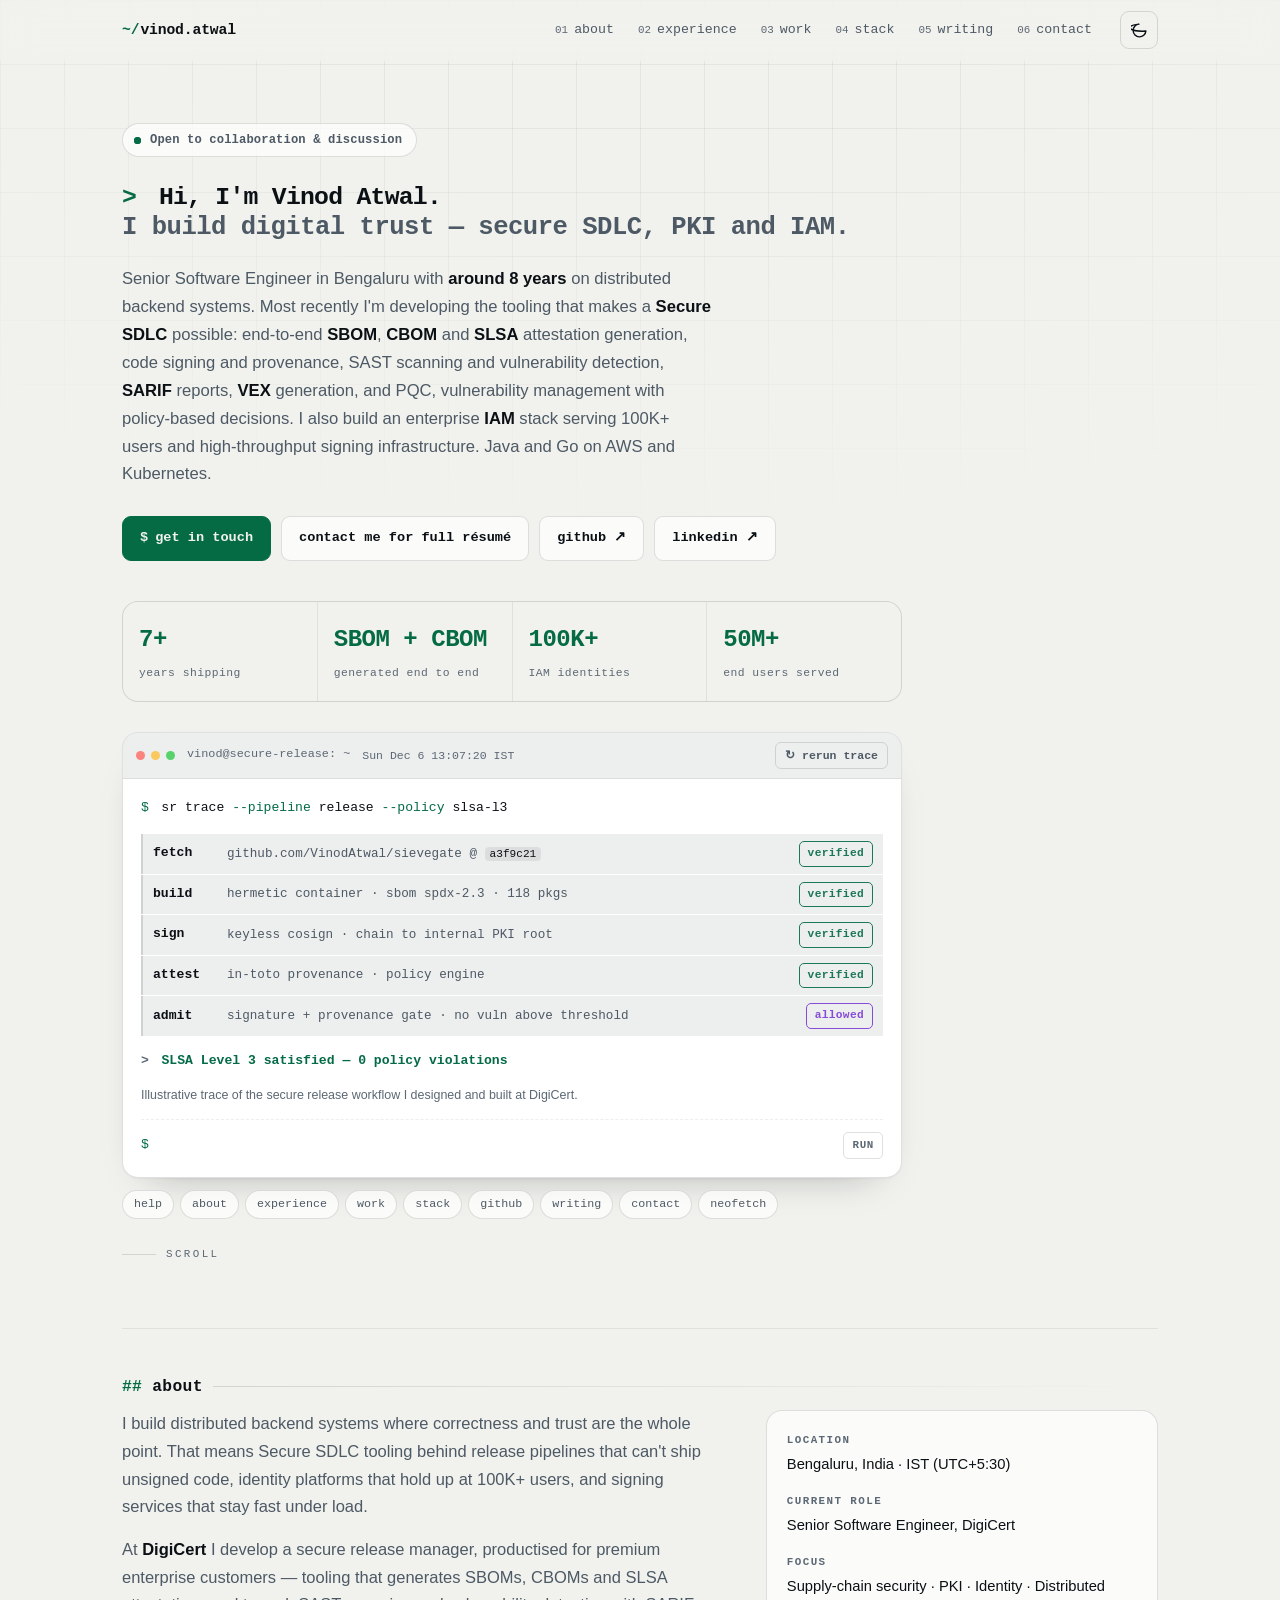
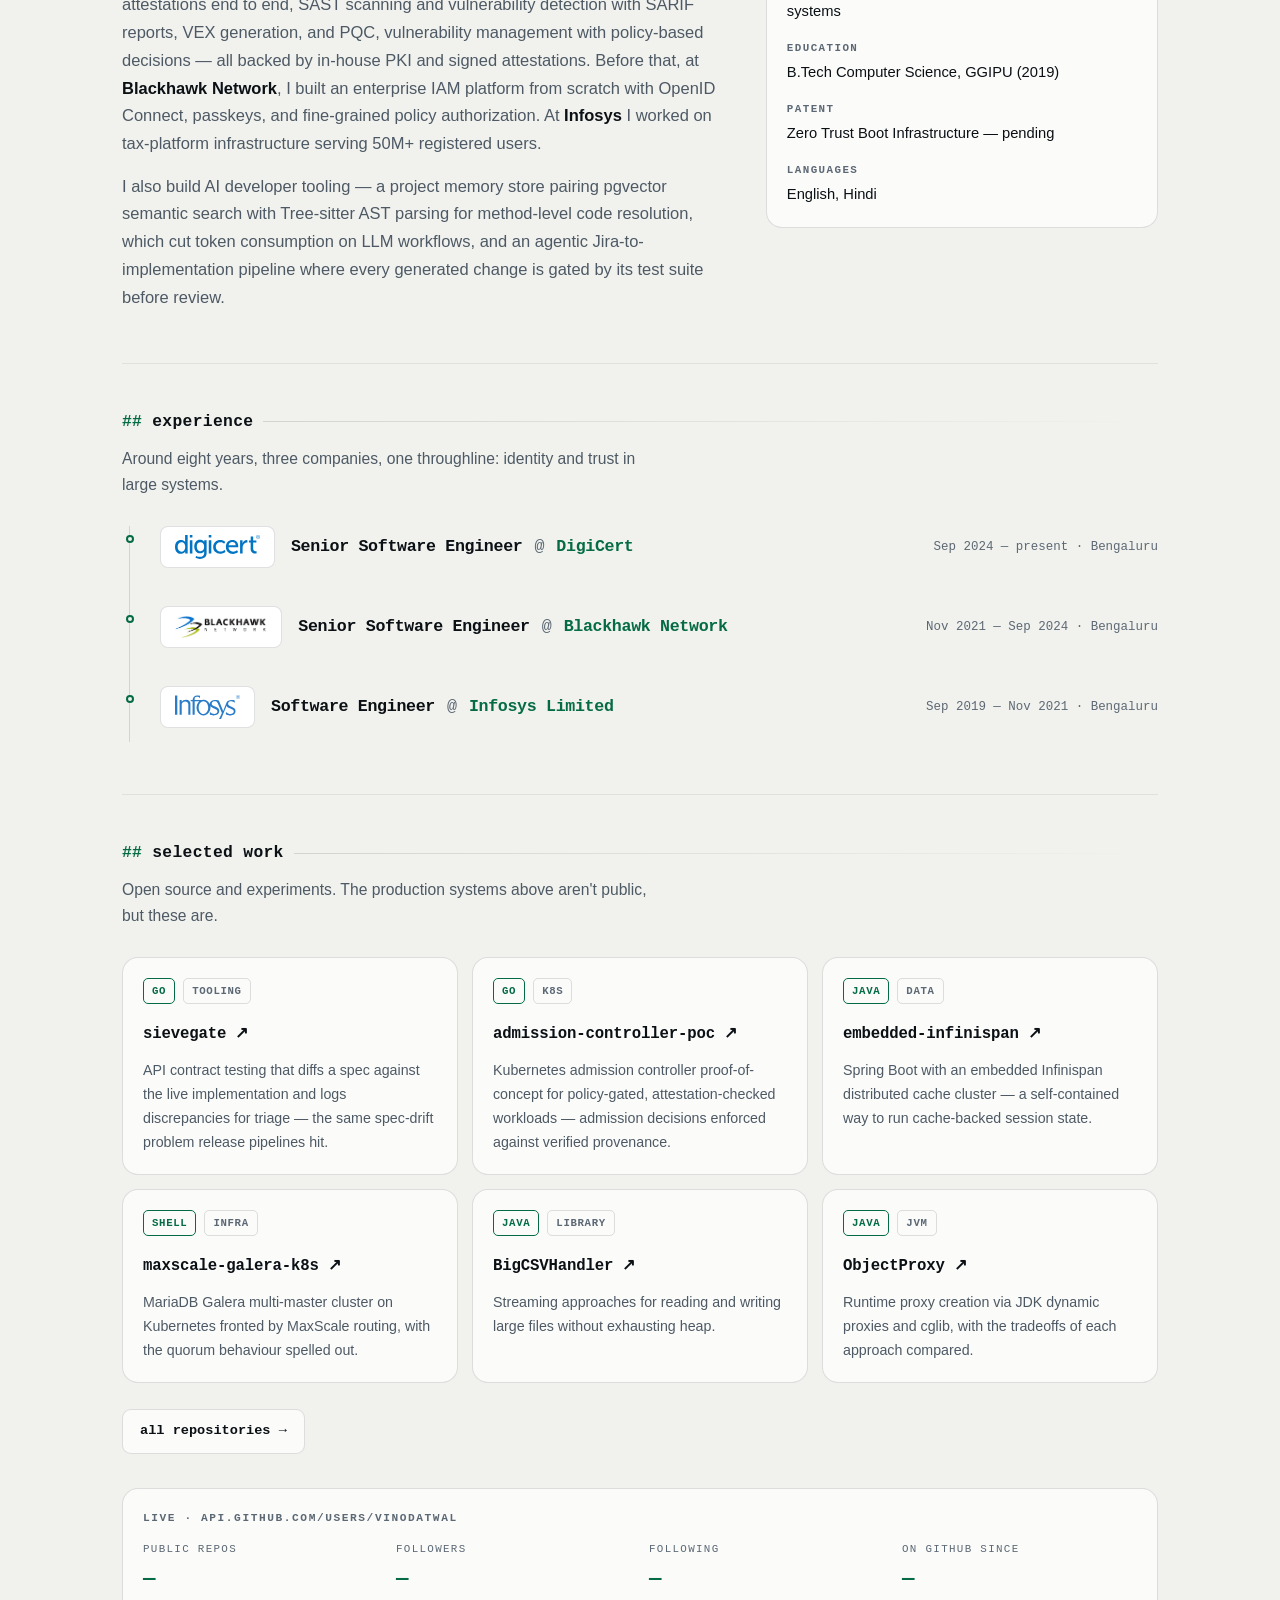
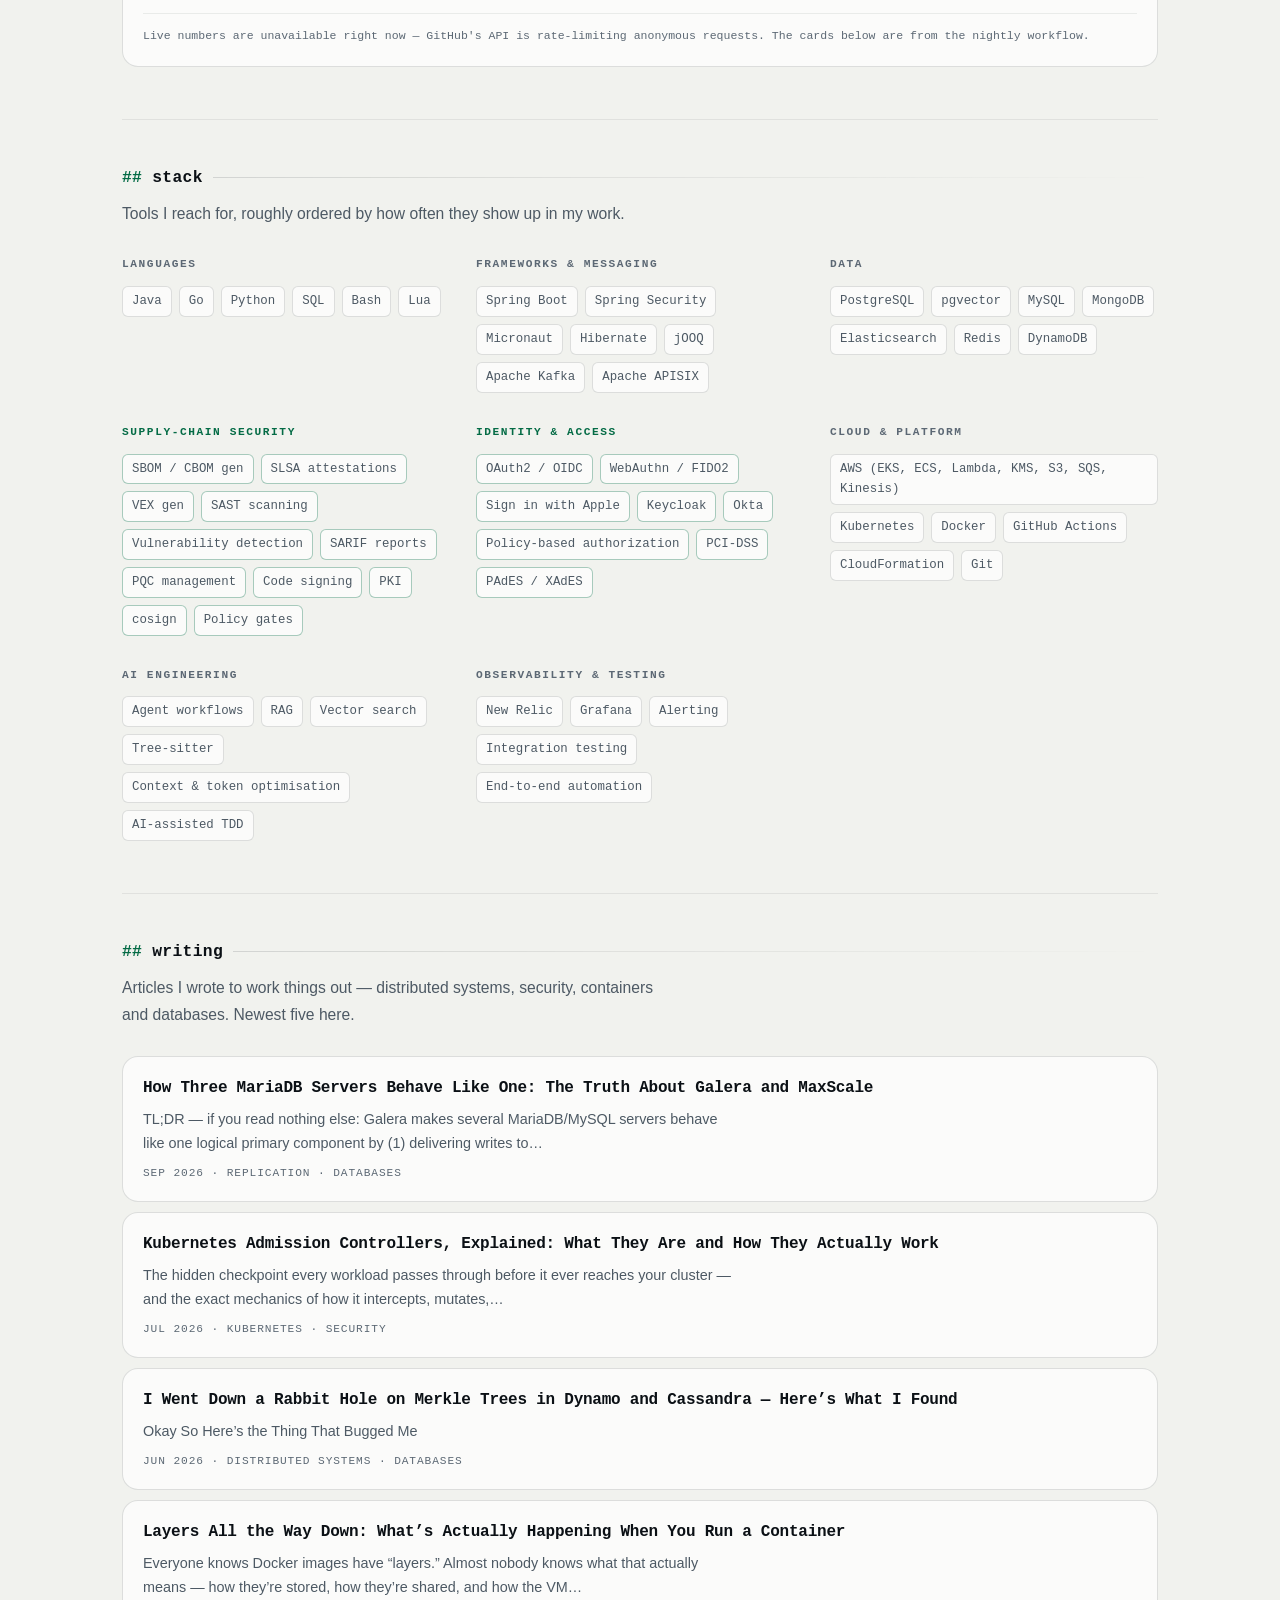
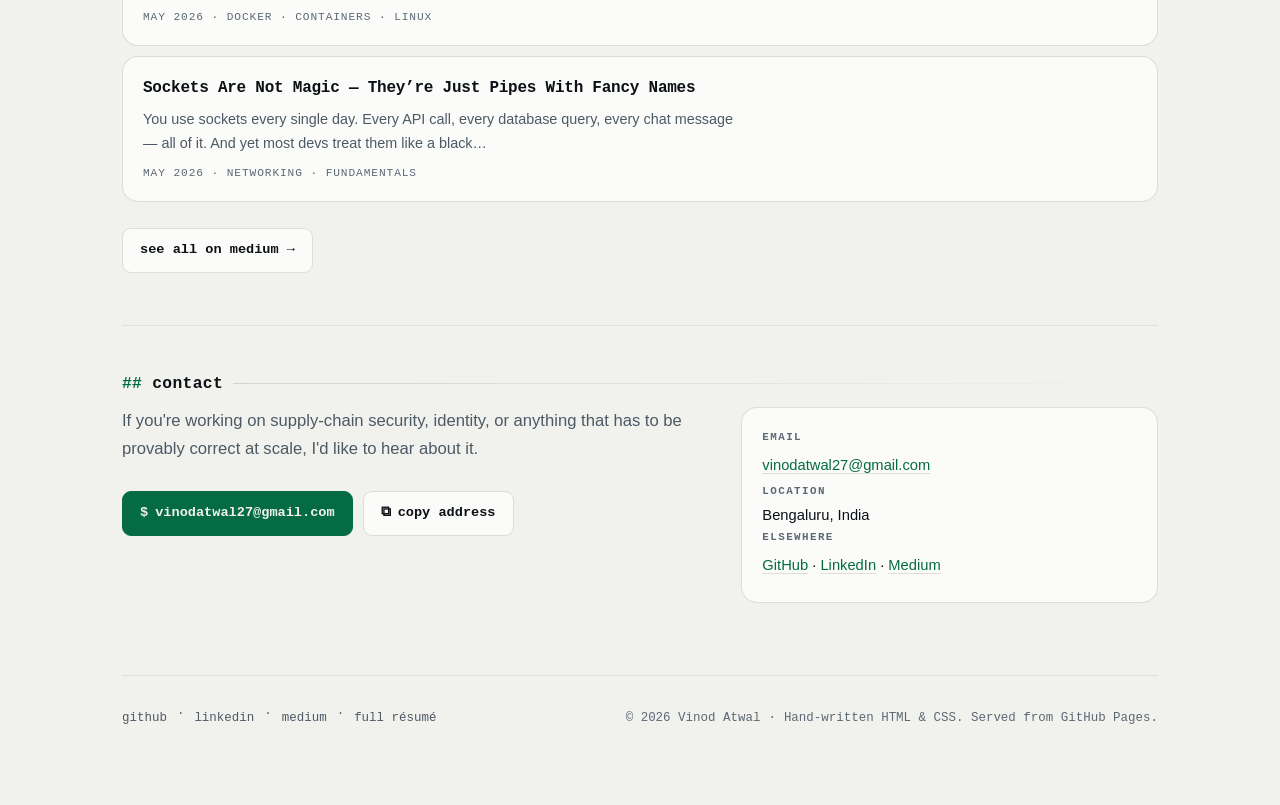
==== commit b95af747: "Drop article count from writing CTA" ====
--- a/index.html
+++ b/index.html
@@ -488,7 +488,7 @@
       </li>
     </ul>
 
-    <p class="more"><a class="btn" href="https://medium.com/@vinodatwal/" target="_blank" rel="noopener noreferrer">see all 10 on medium →</a></p>
+    <p class="more"><a class="btn" href="https://medium.com/@vinodatwal/" target="_blank" rel="noopener noreferrer">see all on medium →</a></p>
   </section>
 
   <section class="panel" id="contact" aria-labelledby="contact-h">
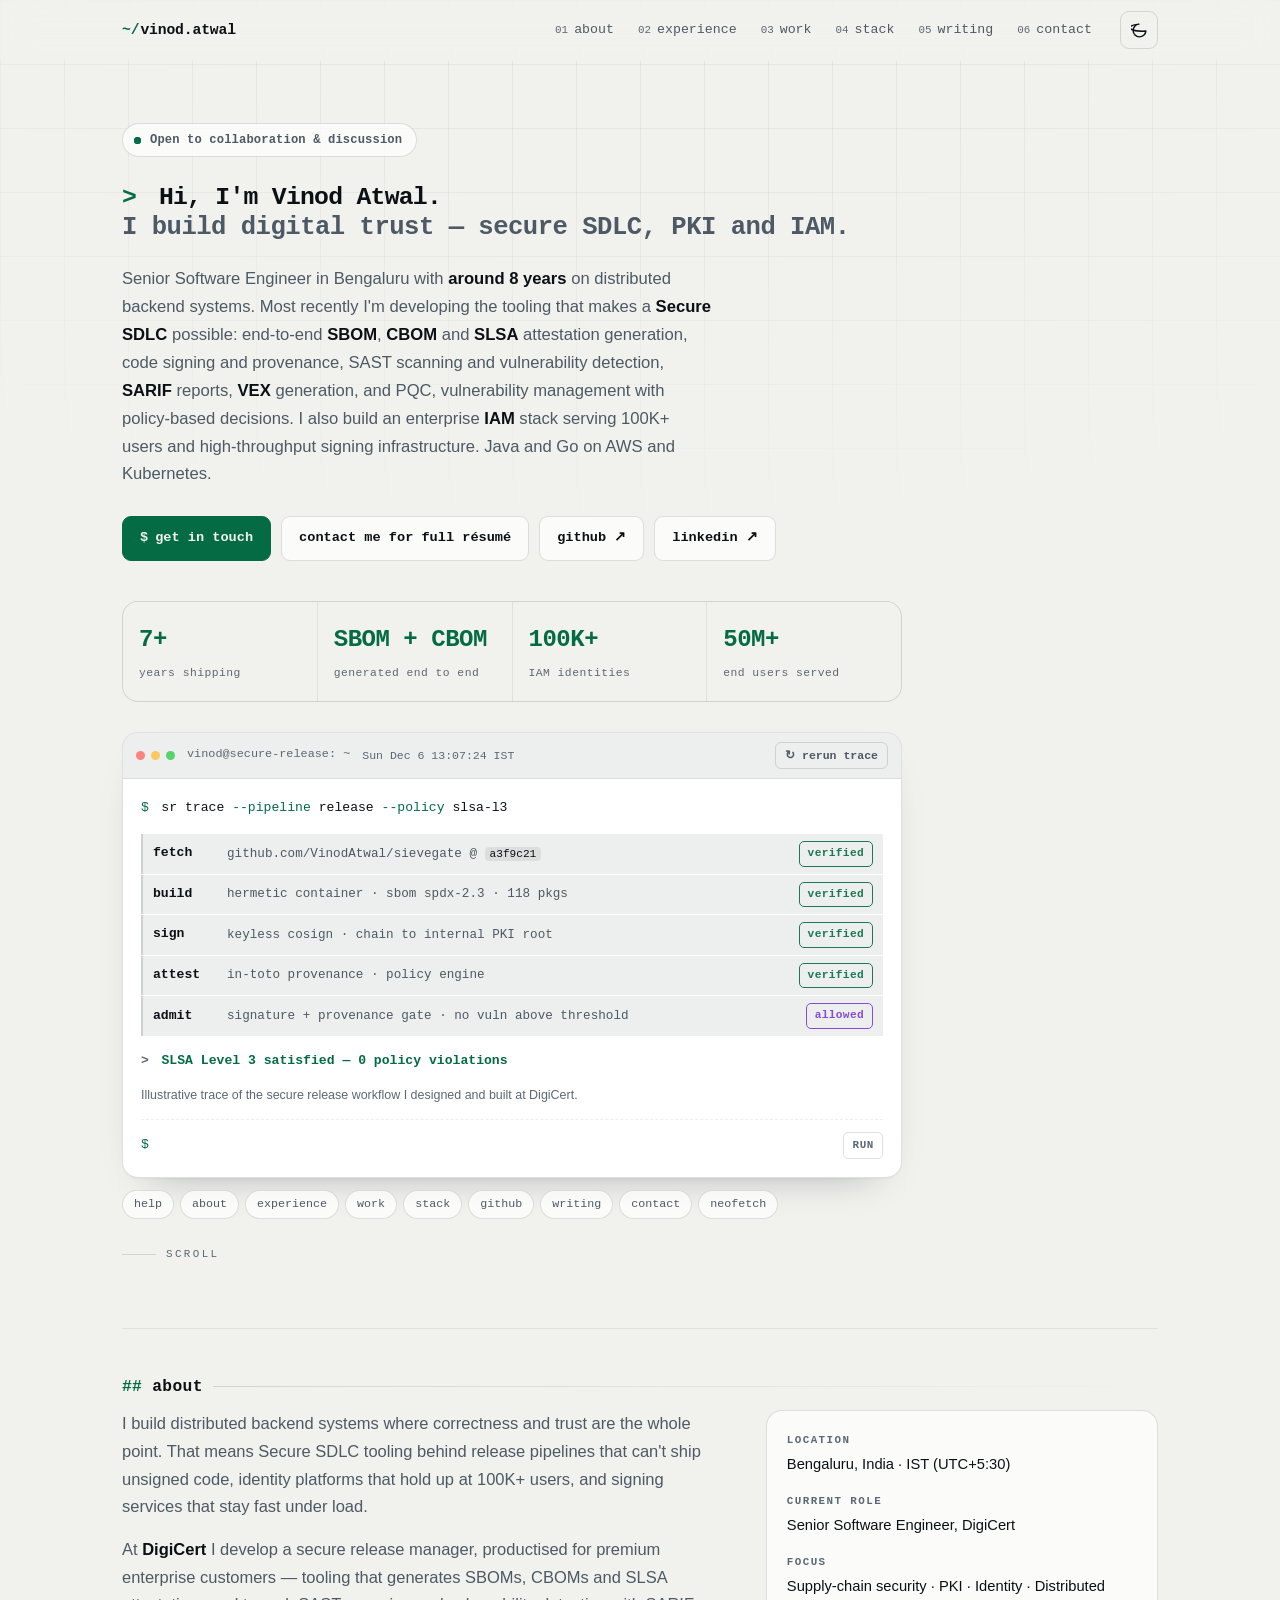
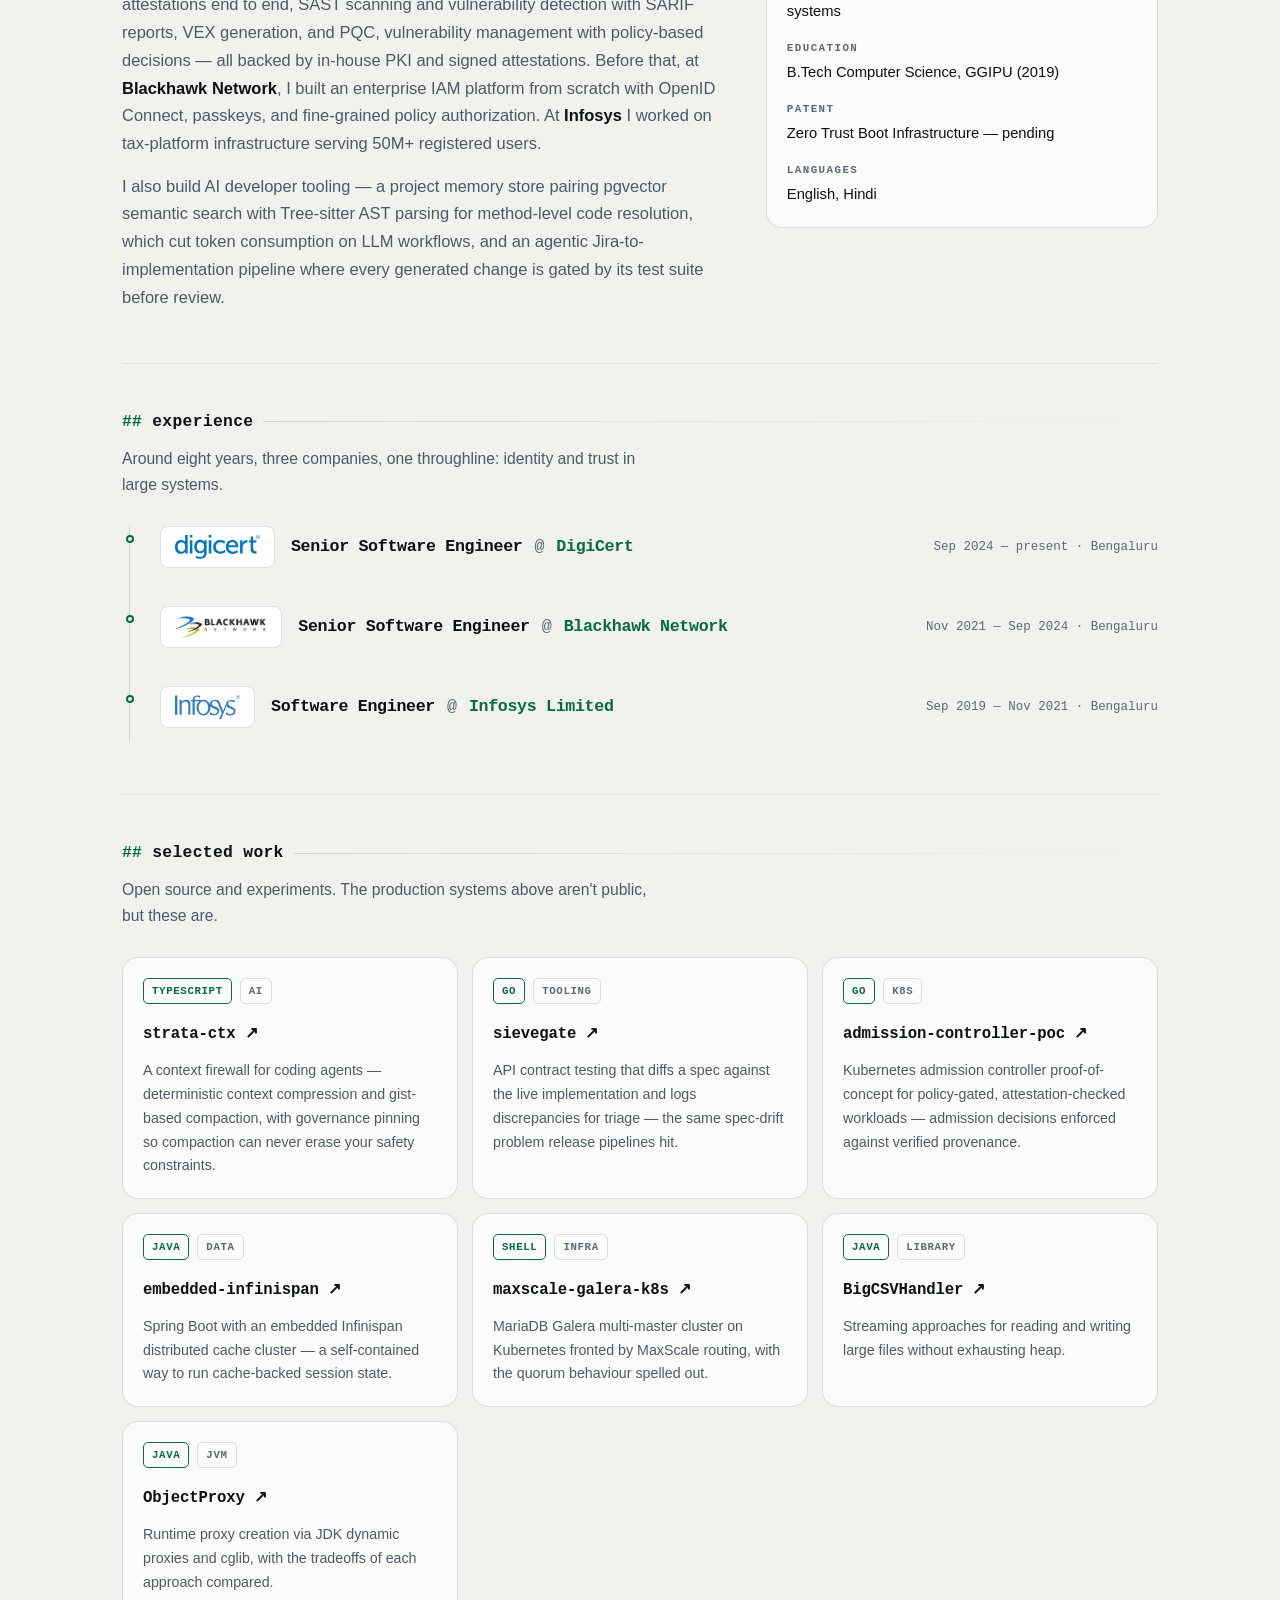
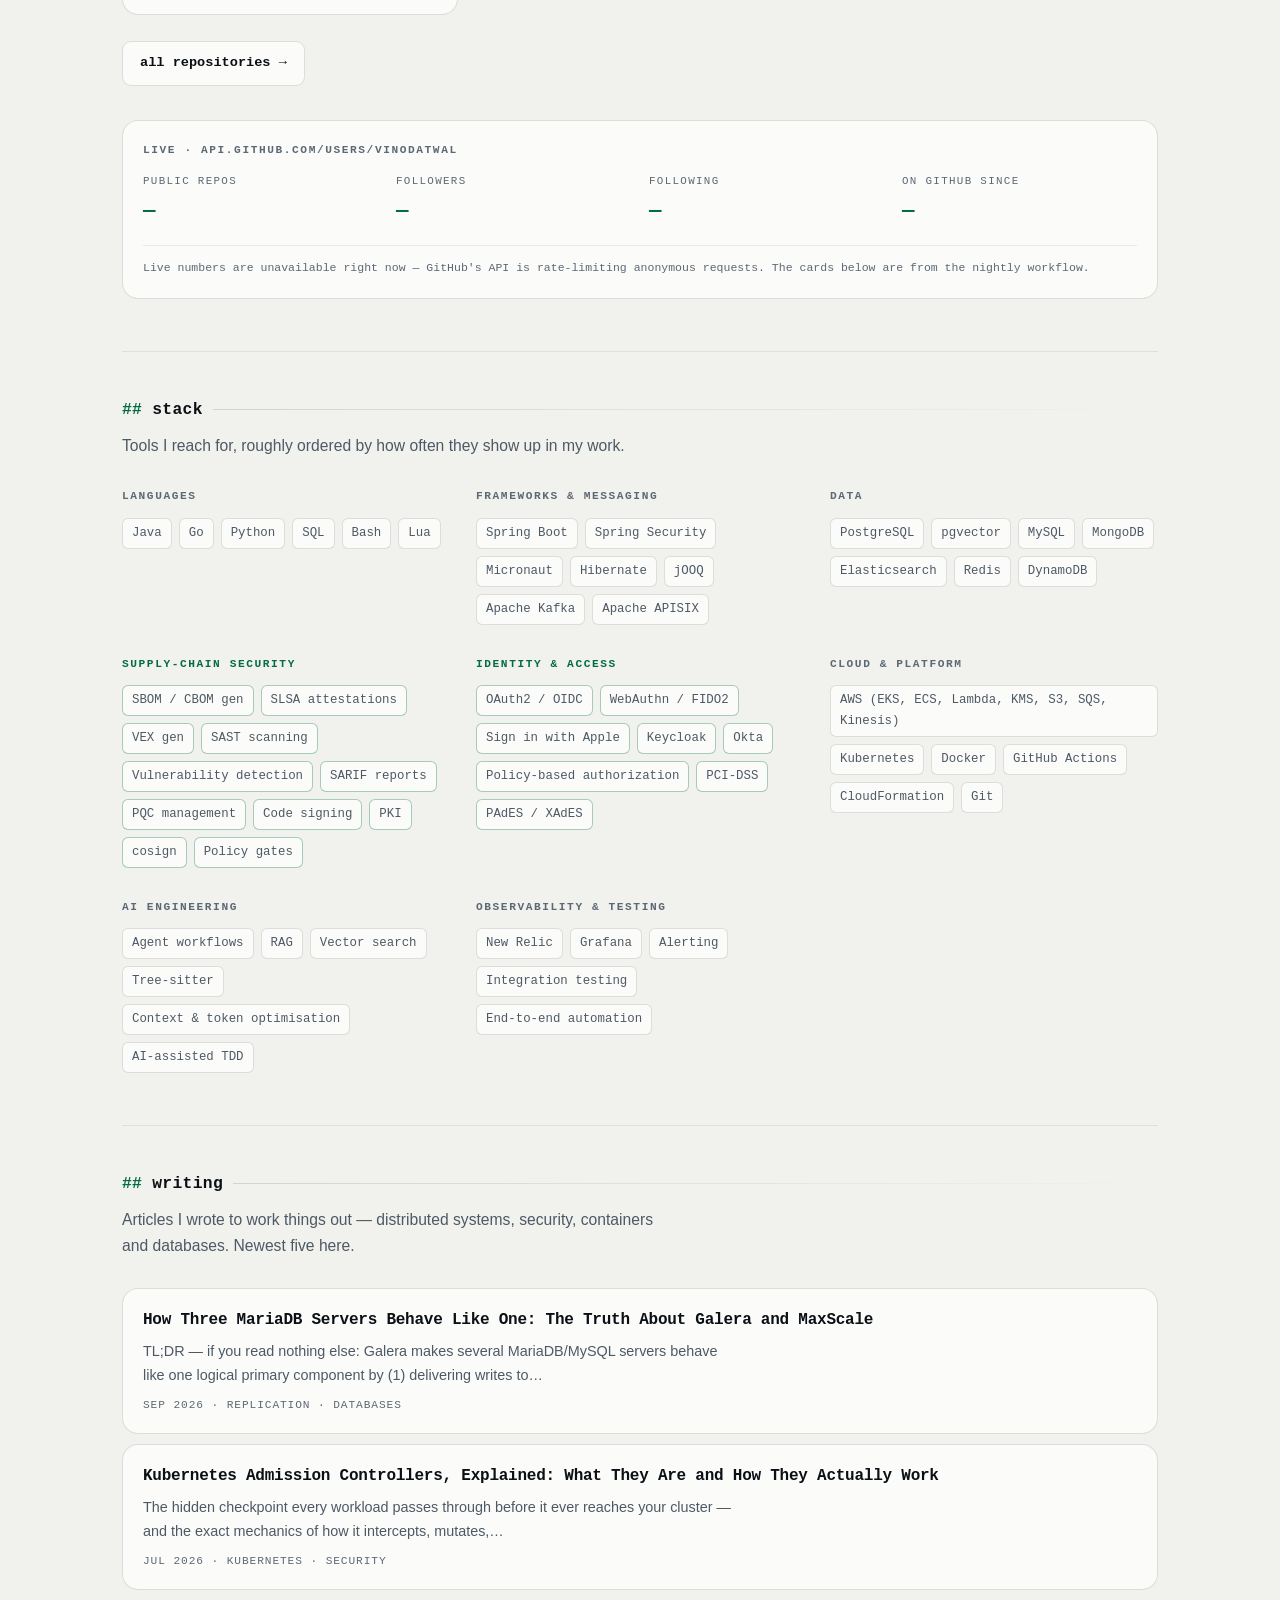
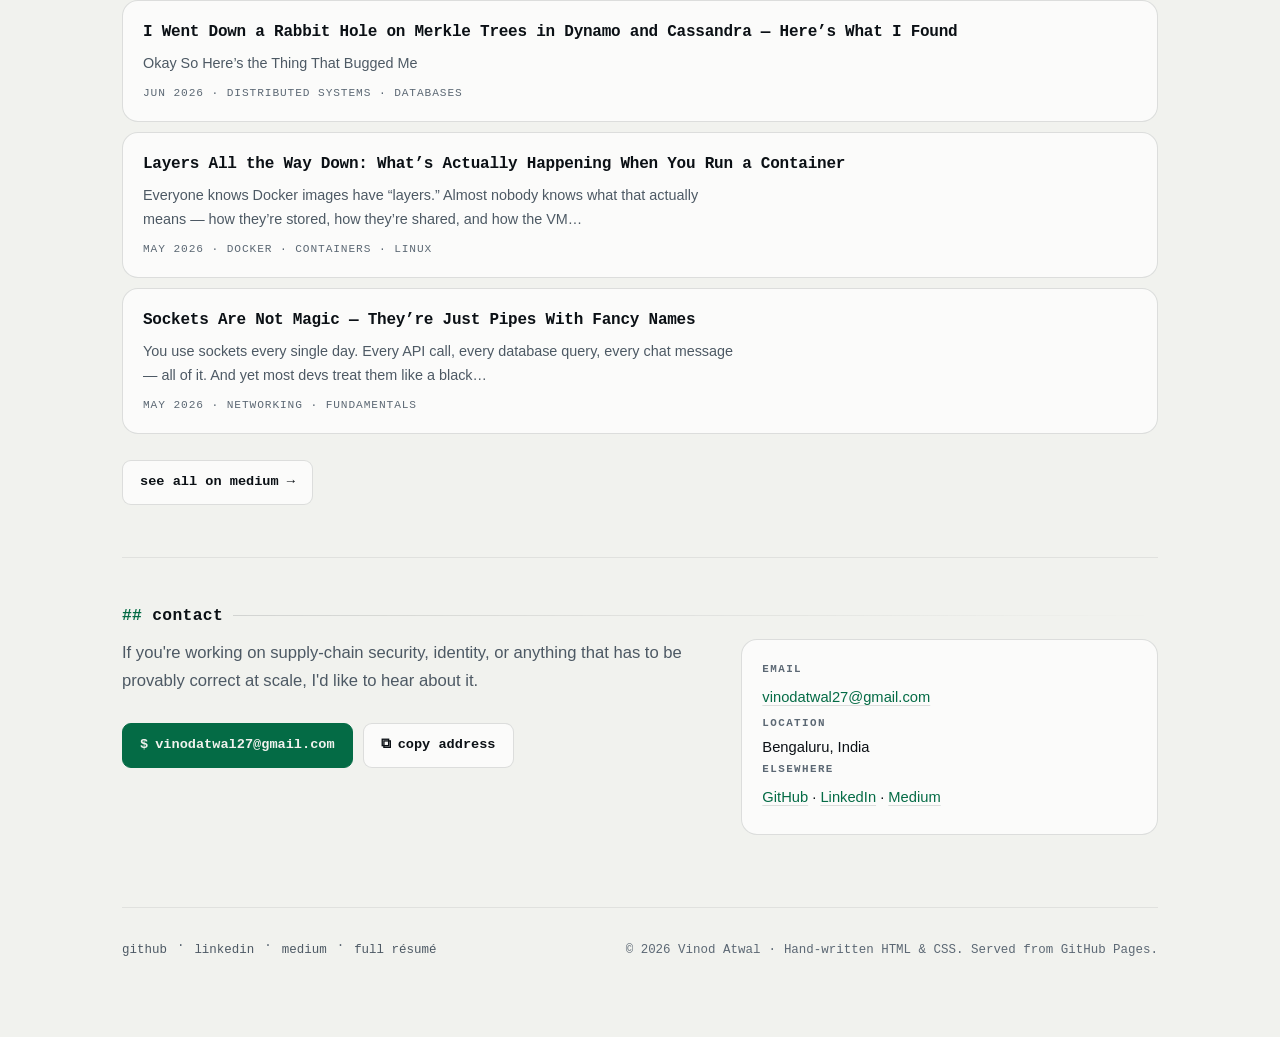
==== commit 927b06ed: "Add strata-ctx to selected work and projects command" ====
--- a/index.html
+++ b/index.html
@@ -340,6 +340,12 @@
 
     <div class="grid">
       <article class="card reveal">
+        <p class="card-top"><span class="lang">TypeScript</span><span class="kind">ai</span></p>
+        <h3><a href="https://github.com/VinodAtwal/strata-ctx" target="_blank" rel="noopener noreferrer">strata-ctx ↗</a></h3>
+        <p>A context firewall for coding agents — deterministic context compression and gist-based compaction, with governance pinning so compaction can never erase your safety constraints.</p>
+      </article>
+
+      <article class="card reveal">
         <p class="card-top"><span class="lang">Go</span><span class="kind">tooling</span></p>
         <h3><a href="https://github.com/VinodAtwal/sievegate" target="_blank" rel="noopener noreferrer">sievegate ↗</a></h3>
         <p>API contract testing that diffs a spec against the live implementation and logs discrepancies for triage — the same spec-drift problem release pipelines hit.</p>
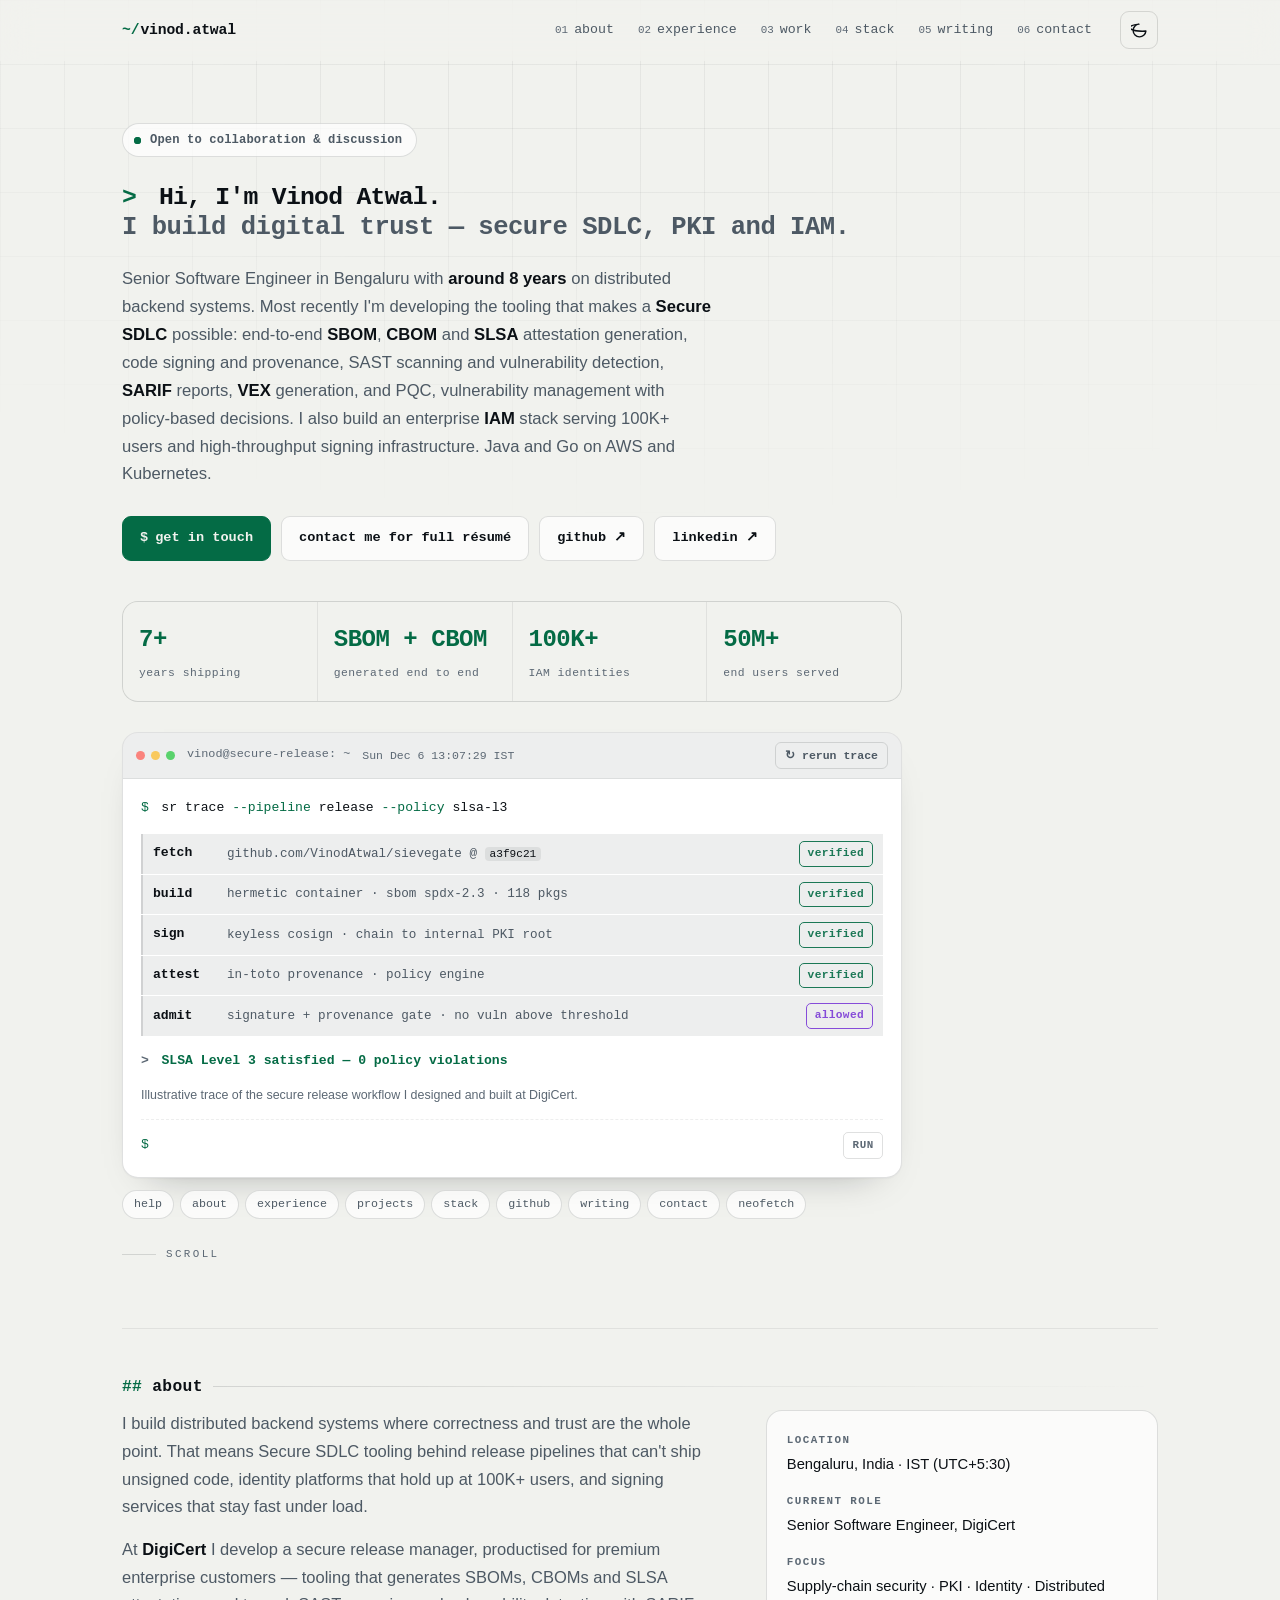
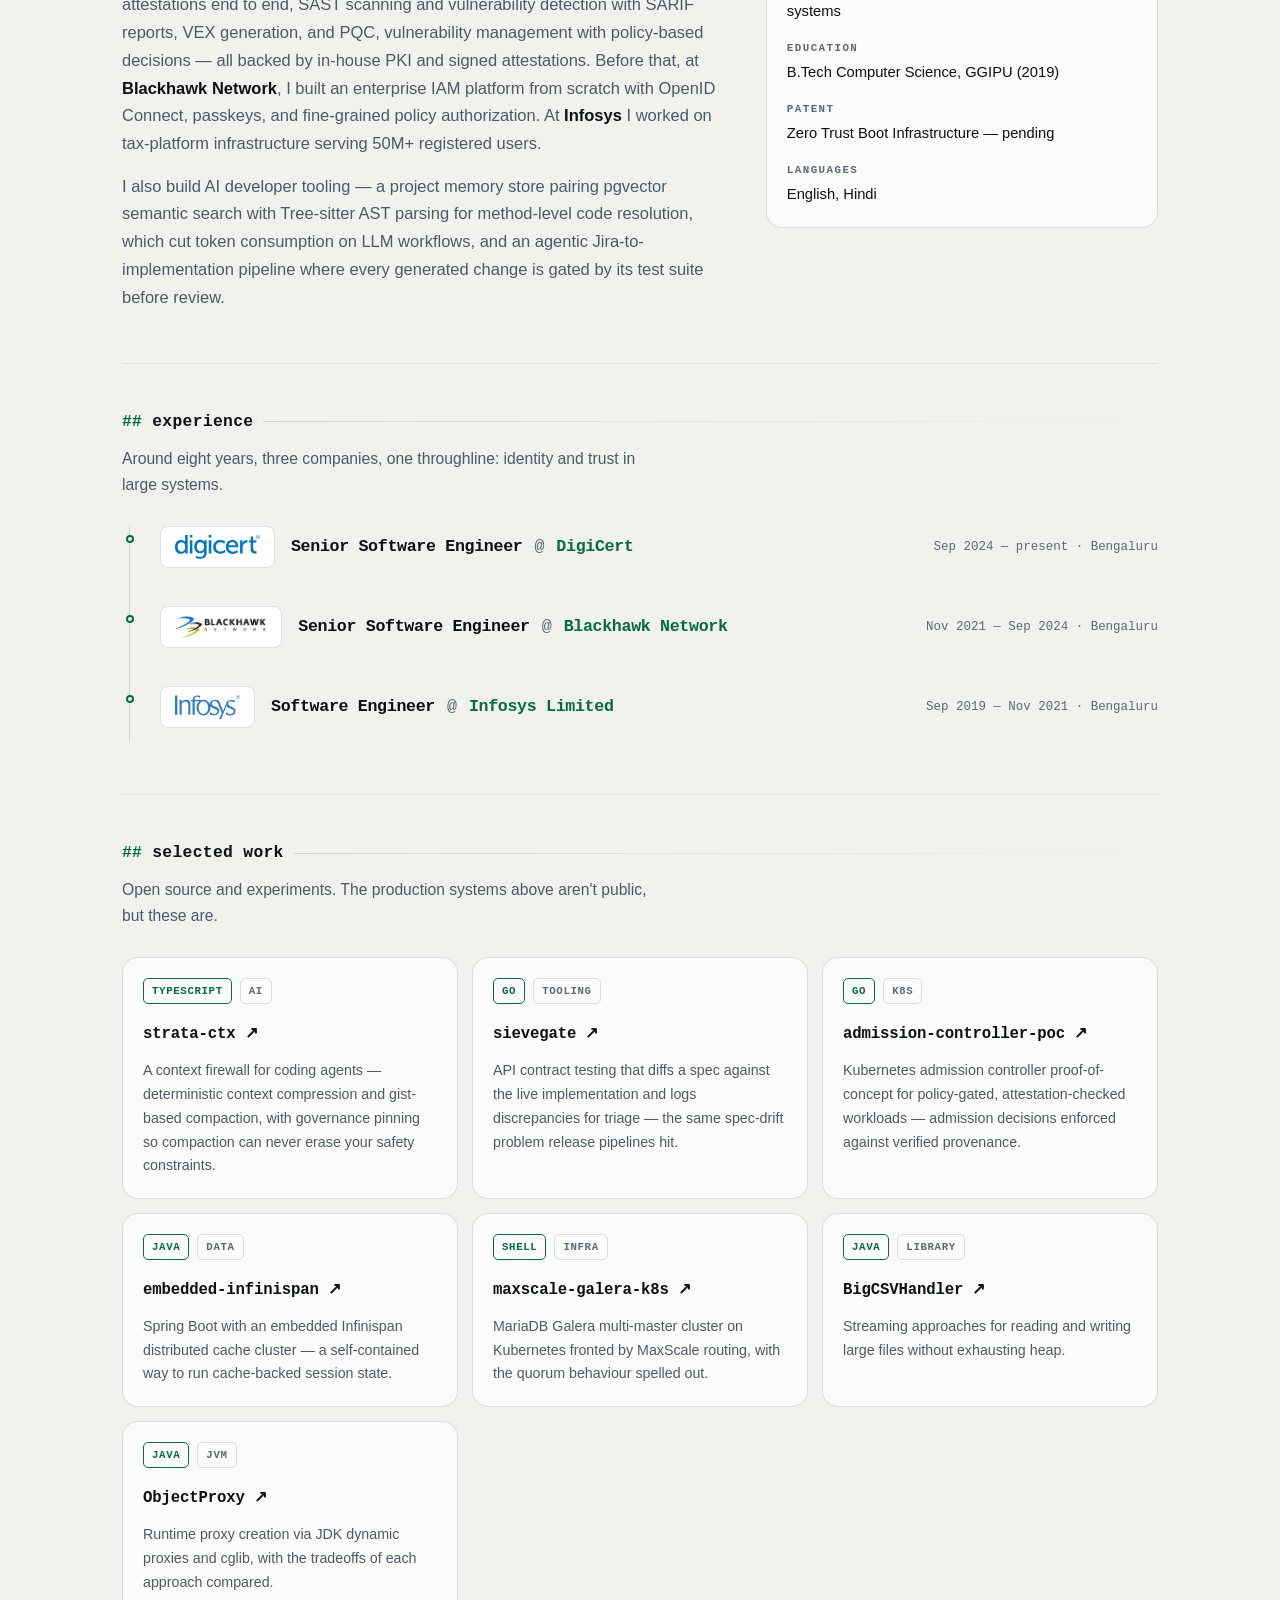
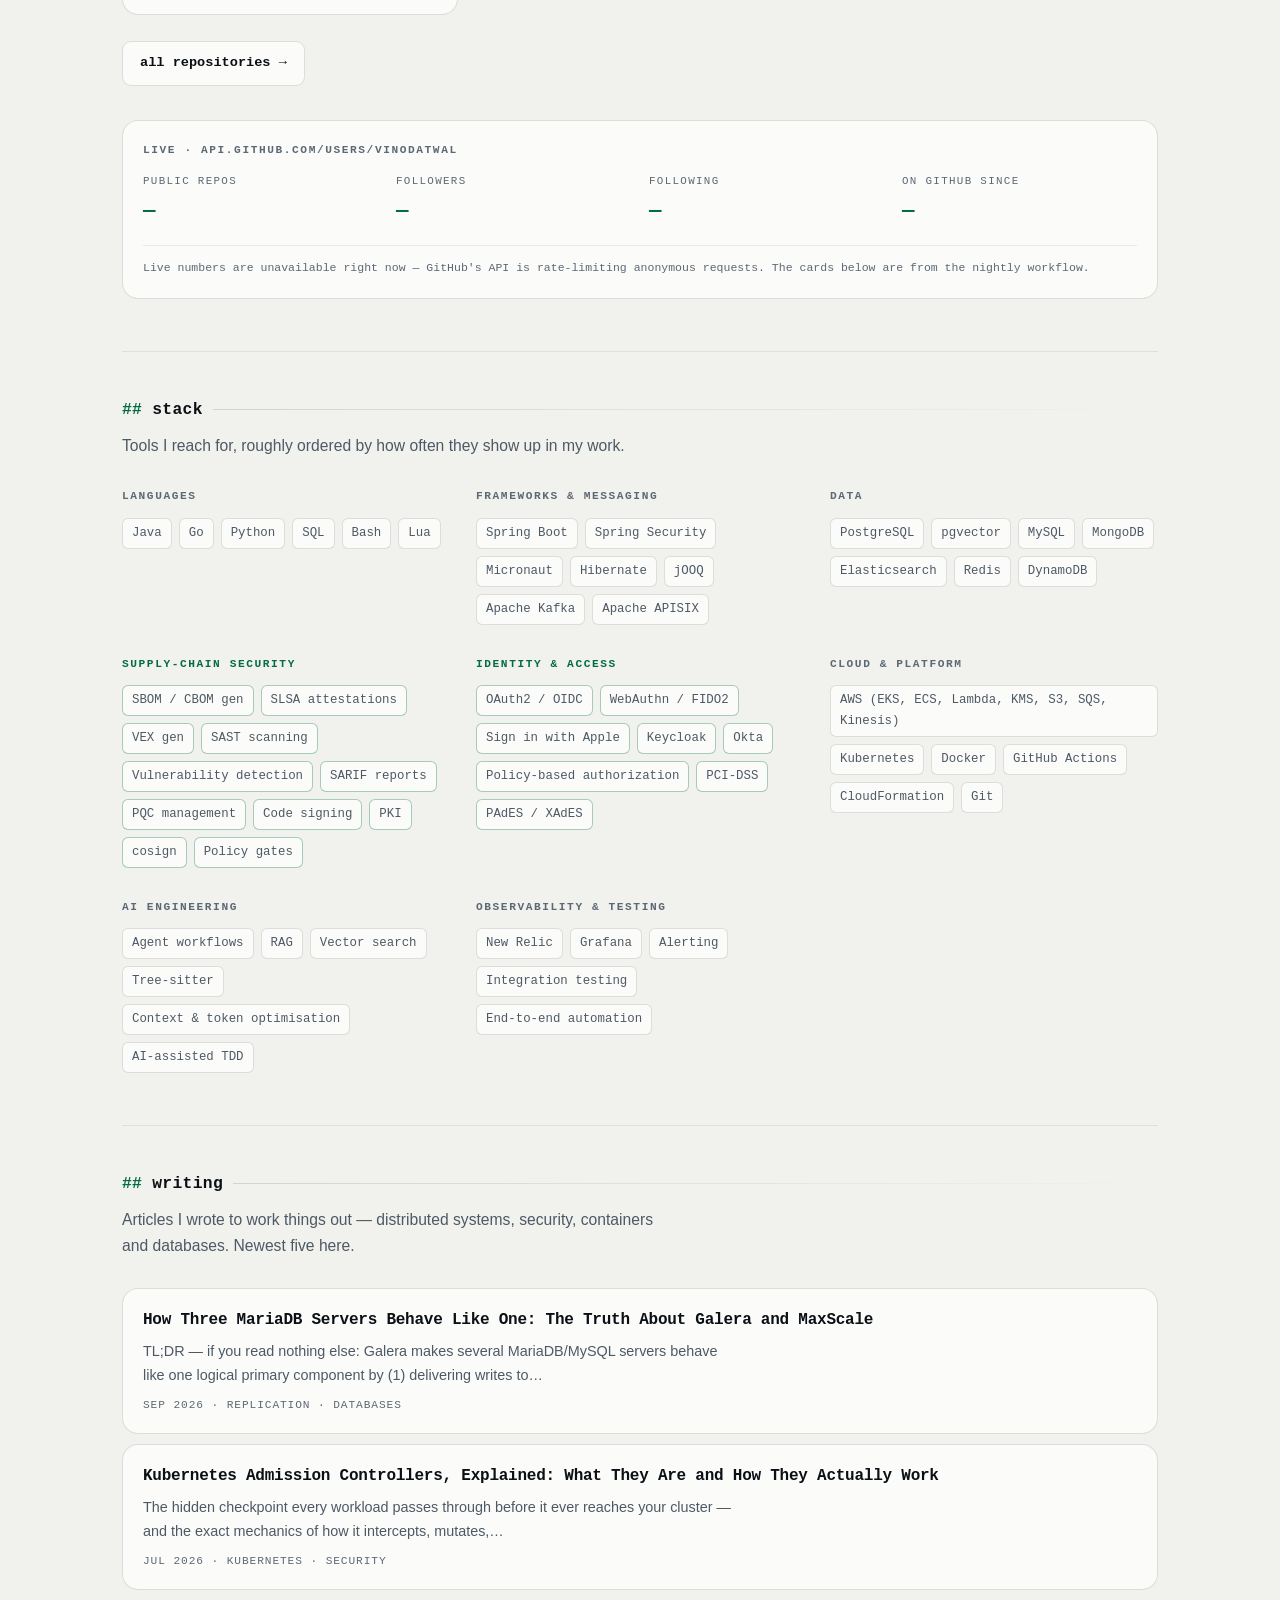
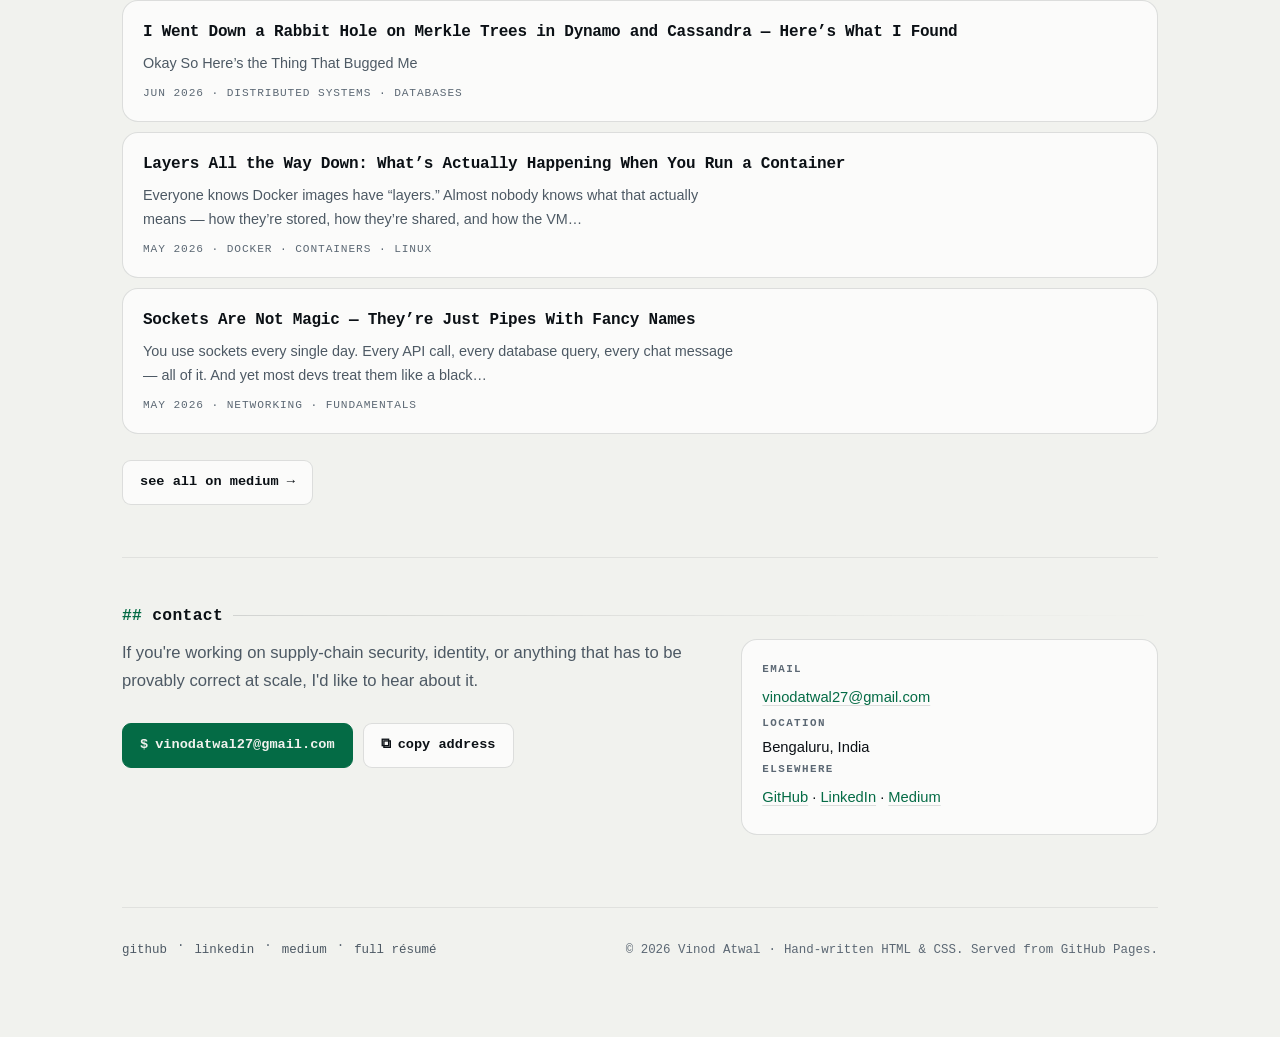
==== commit c168e03a: "Update terminal quick-launch chip to projects" ====
--- a/index.html
+++ b/index.html
@@ -239,7 +239,7 @@
       <li><button type="button" data-cmd="help">help</button></li>
       <li><button type="button" data-cmd="about">about</button></li>
       <li><button type="button" data-cmd="experience">experience</button></li>
-      <li><button type="button" data-cmd="work">work</button></li>
+      <li><button type="button" data-cmd="projects">projects</button></li>
       <li><button type="button" data-cmd="stack">stack</button></li>
       <li><button type="button" data-cmd="github">github</button></li>
       <li><button type="button" data-cmd="writing">writing</button></li>
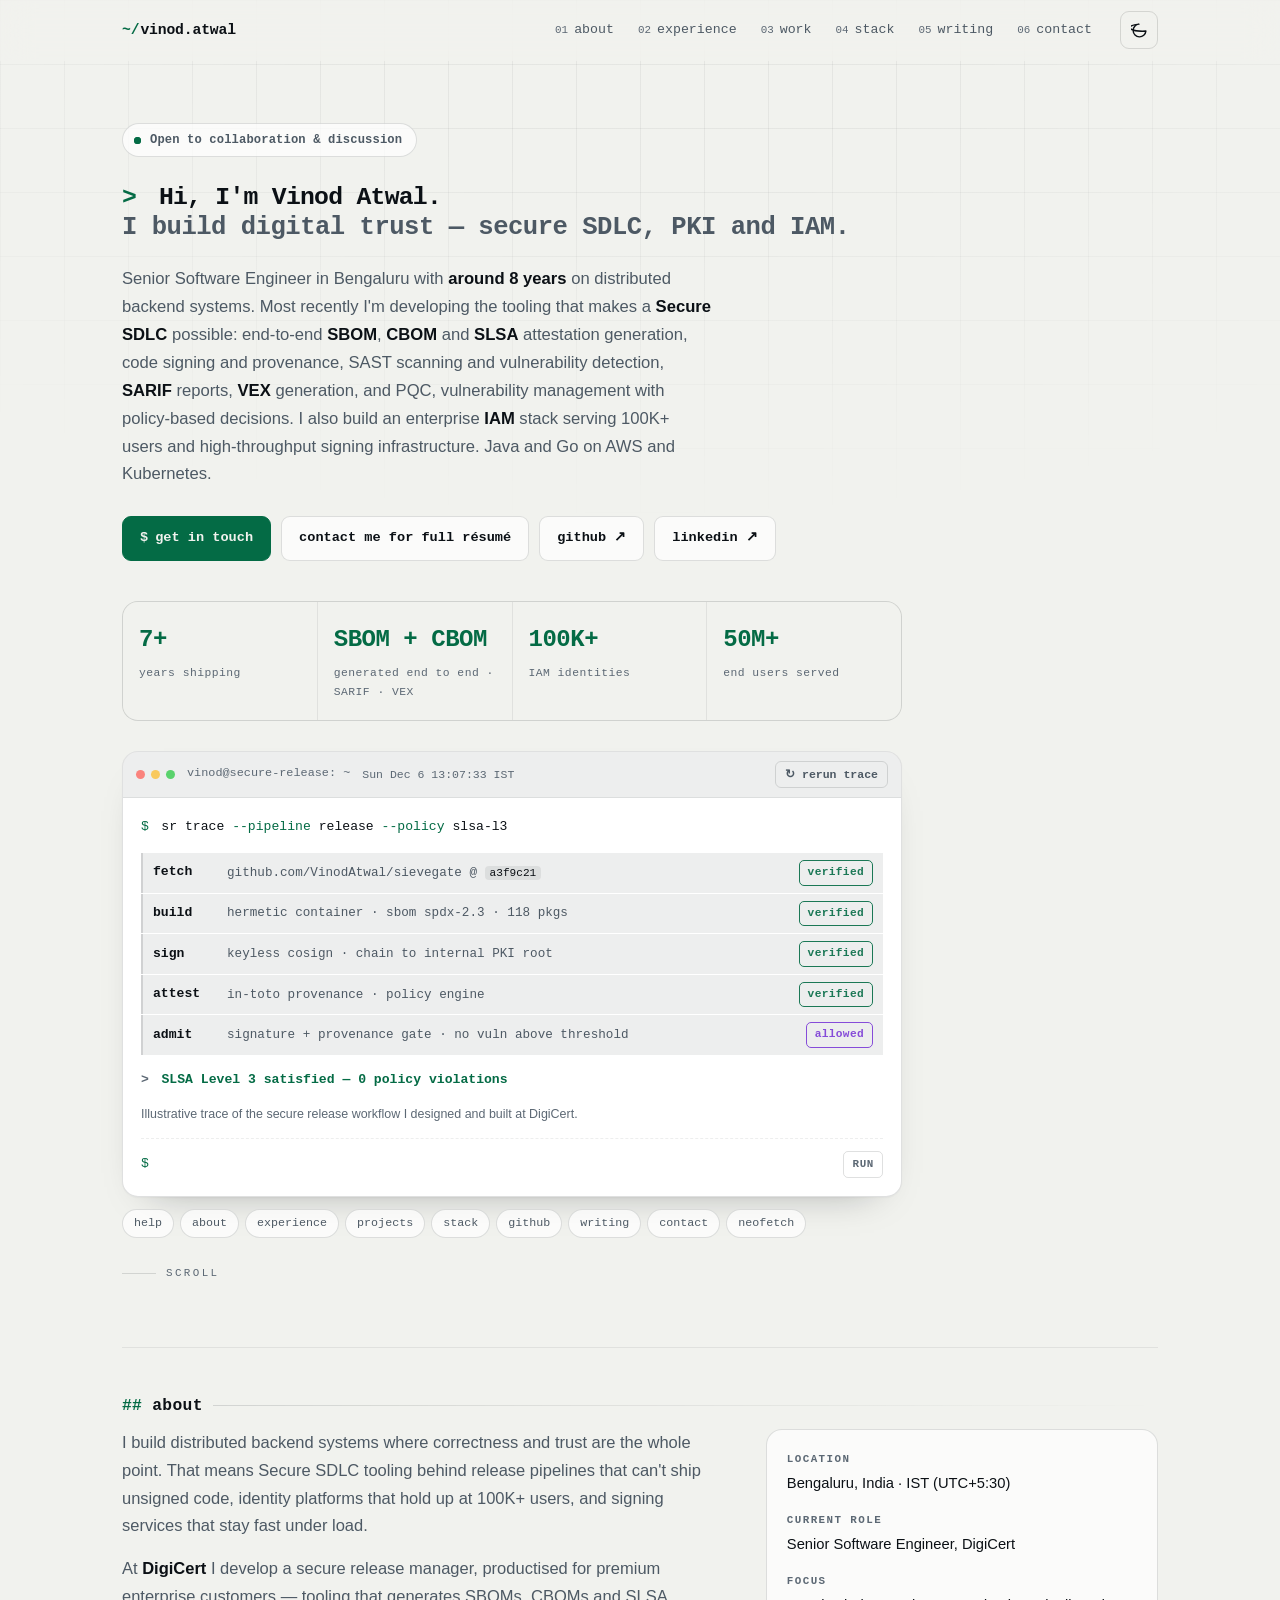
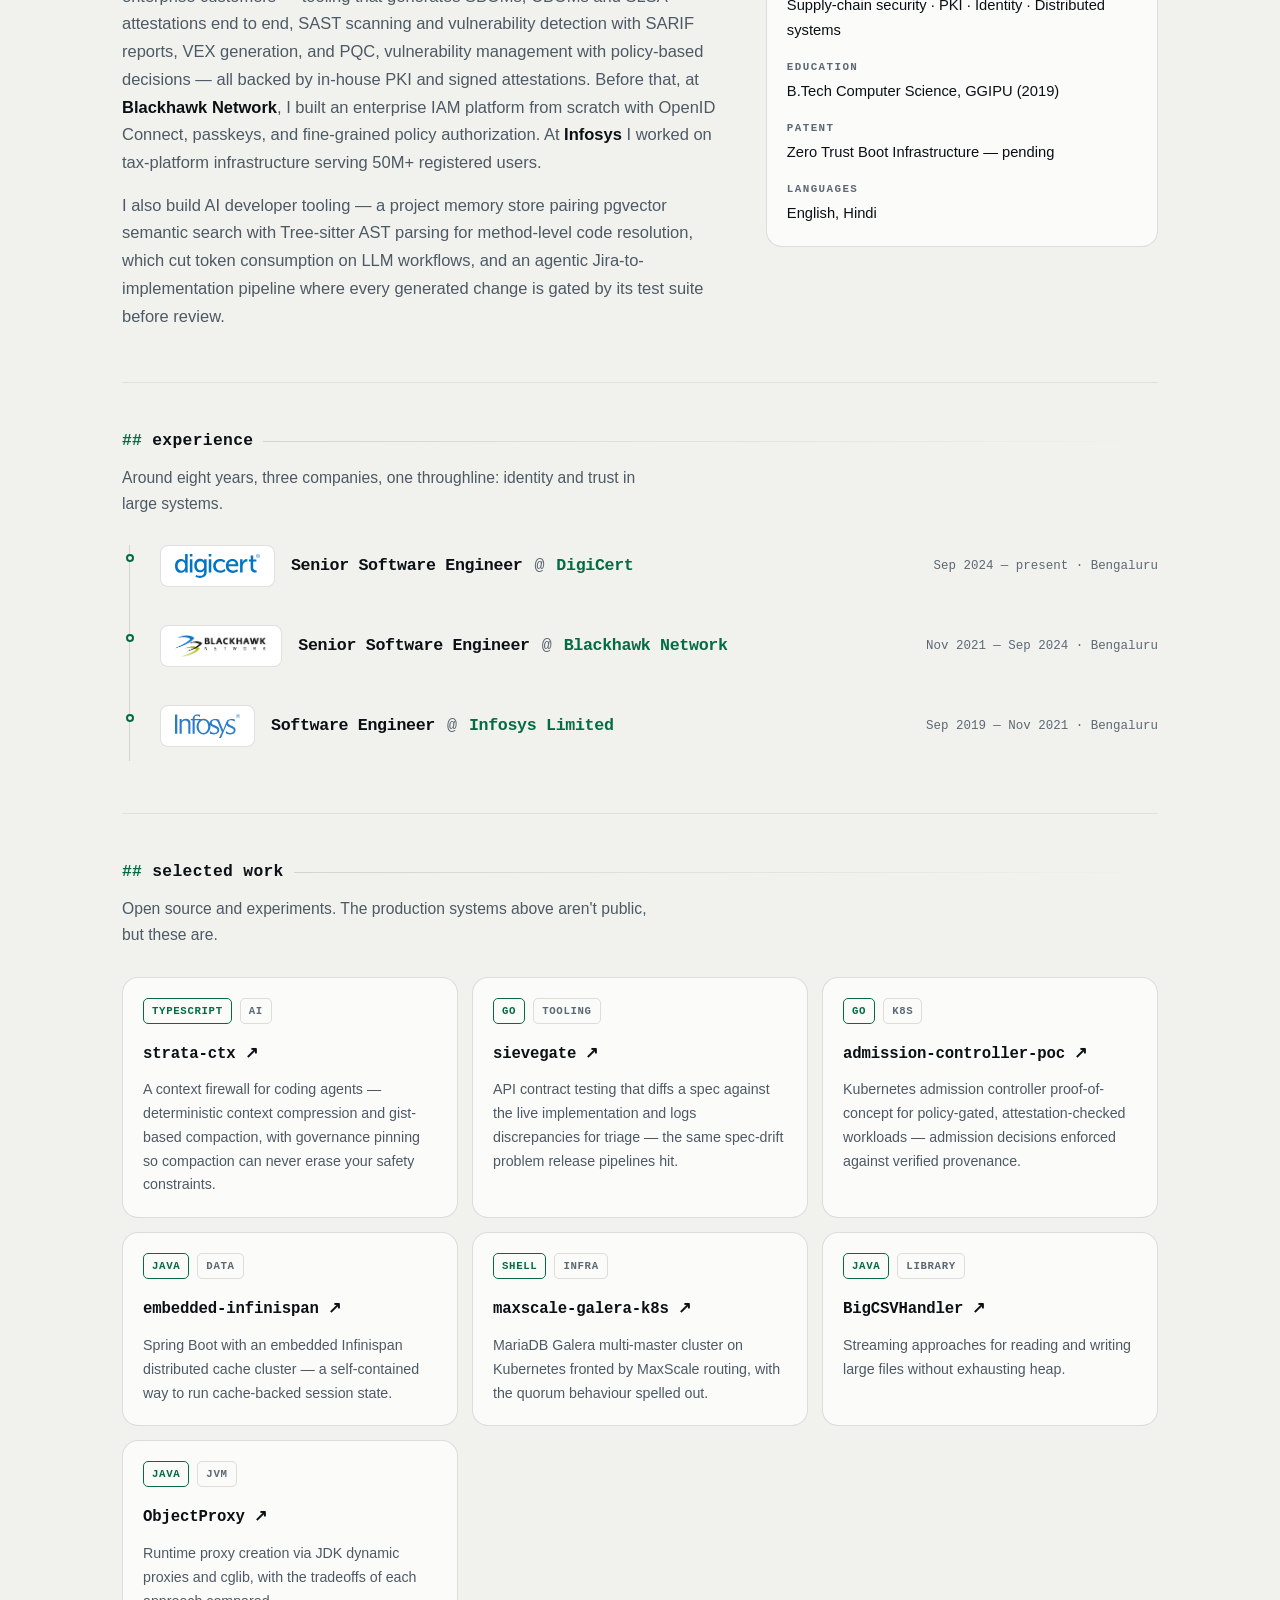
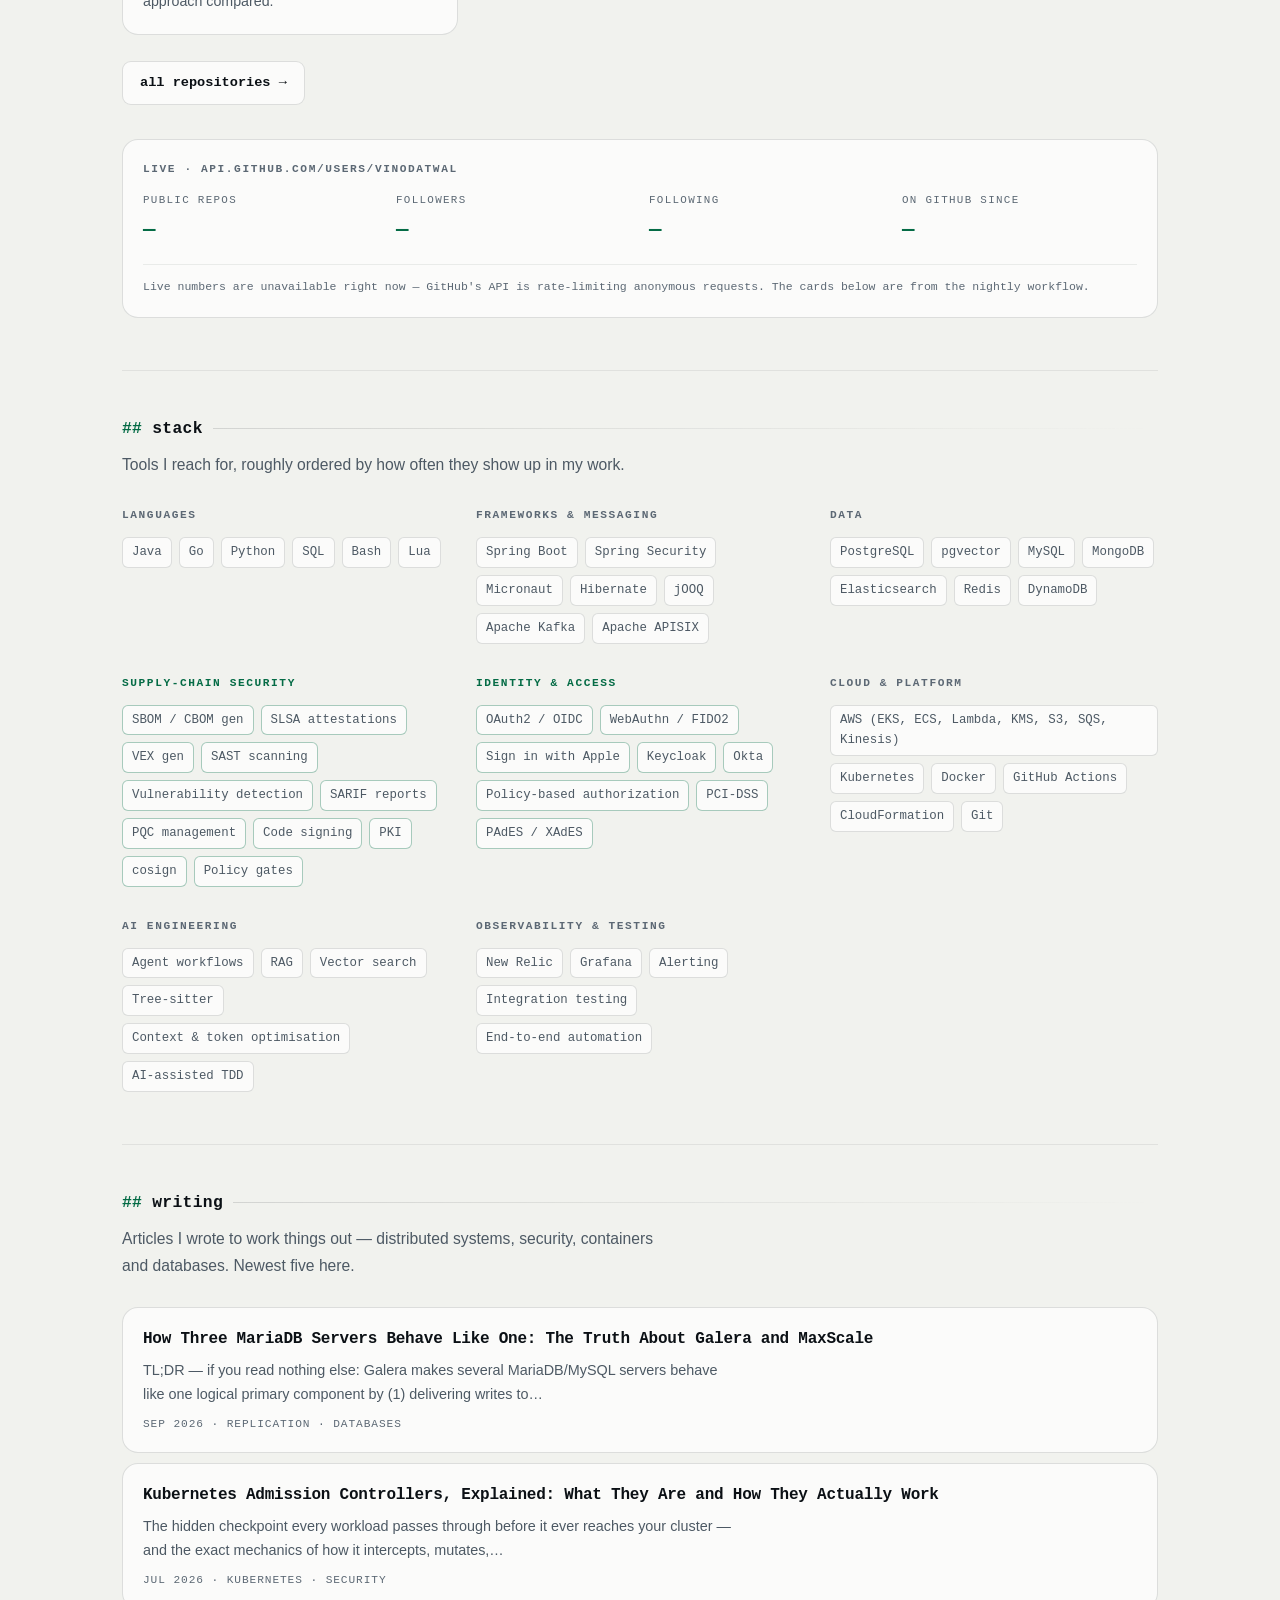
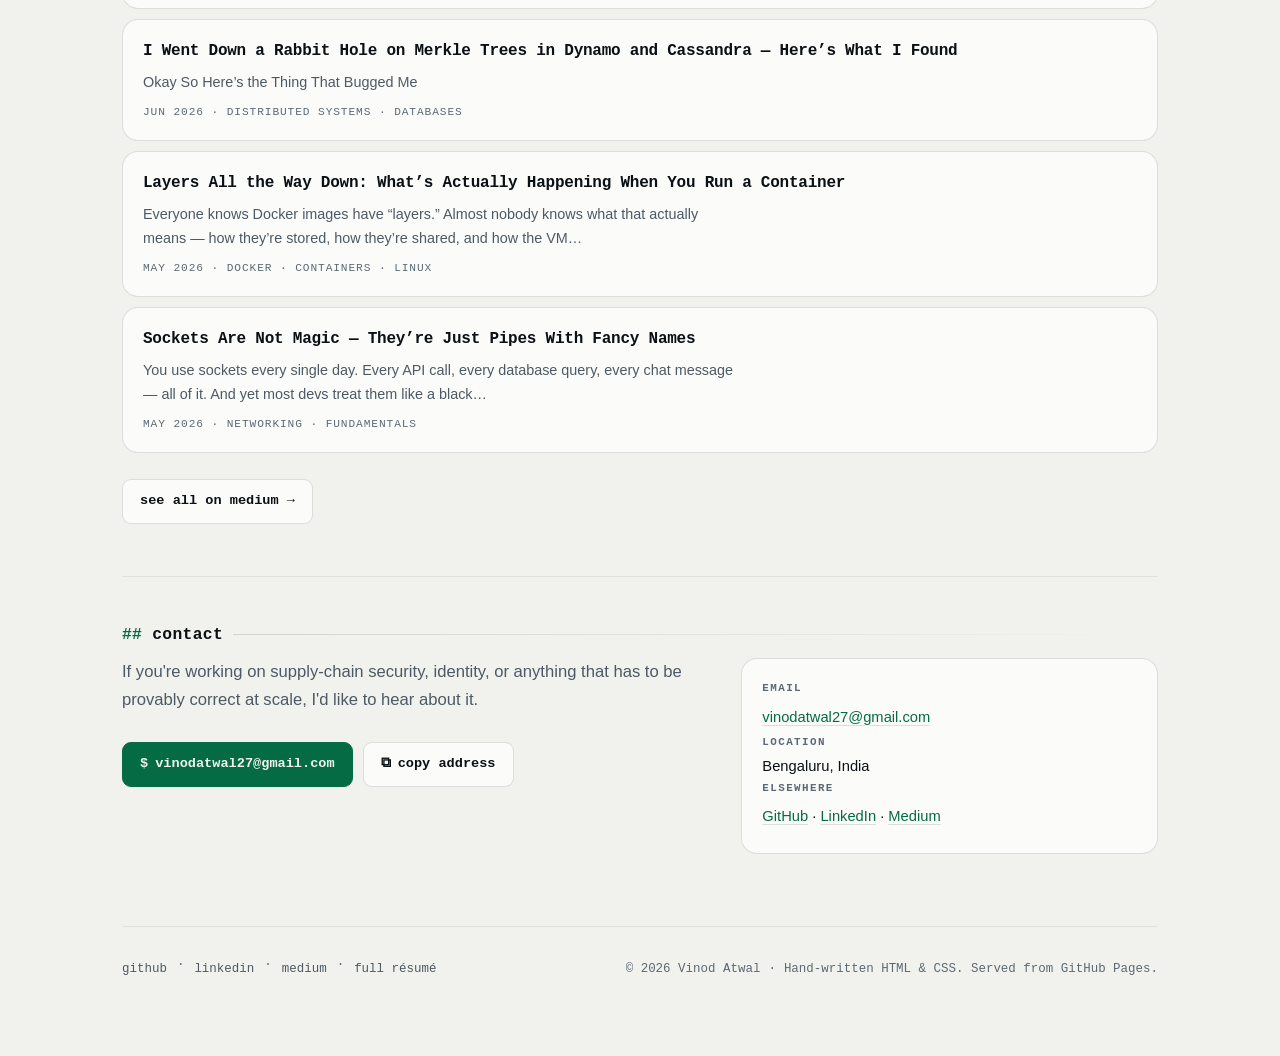
==== commit 7b5dc0f6: "Add SARIF and VEX to SBOM + CBOM hero metric" ====
--- a/index.html
+++ b/index.html
@@ -171,7 +171,7 @@
 
     <ul class="metrics" id="metrics">
       <li><b data-count="7" data-suffix="+">0</b><span>years shipping</span></li>
-      <li><b>SBOM&nbsp;+&nbsp;CBOM</b><span>generated end to end</span></li>
+      <li><b>SBOM&nbsp;+&nbsp;CBOM</b><span>generated end to end · SARIF · VEX</span></li>
       <li><b data-count="100" data-suffix="K+">0</b><span>IAM identities</span></li>
       <li><b data-count="50" data-suffix="M+">0</b><span>end users served</span></li>
     </ul>
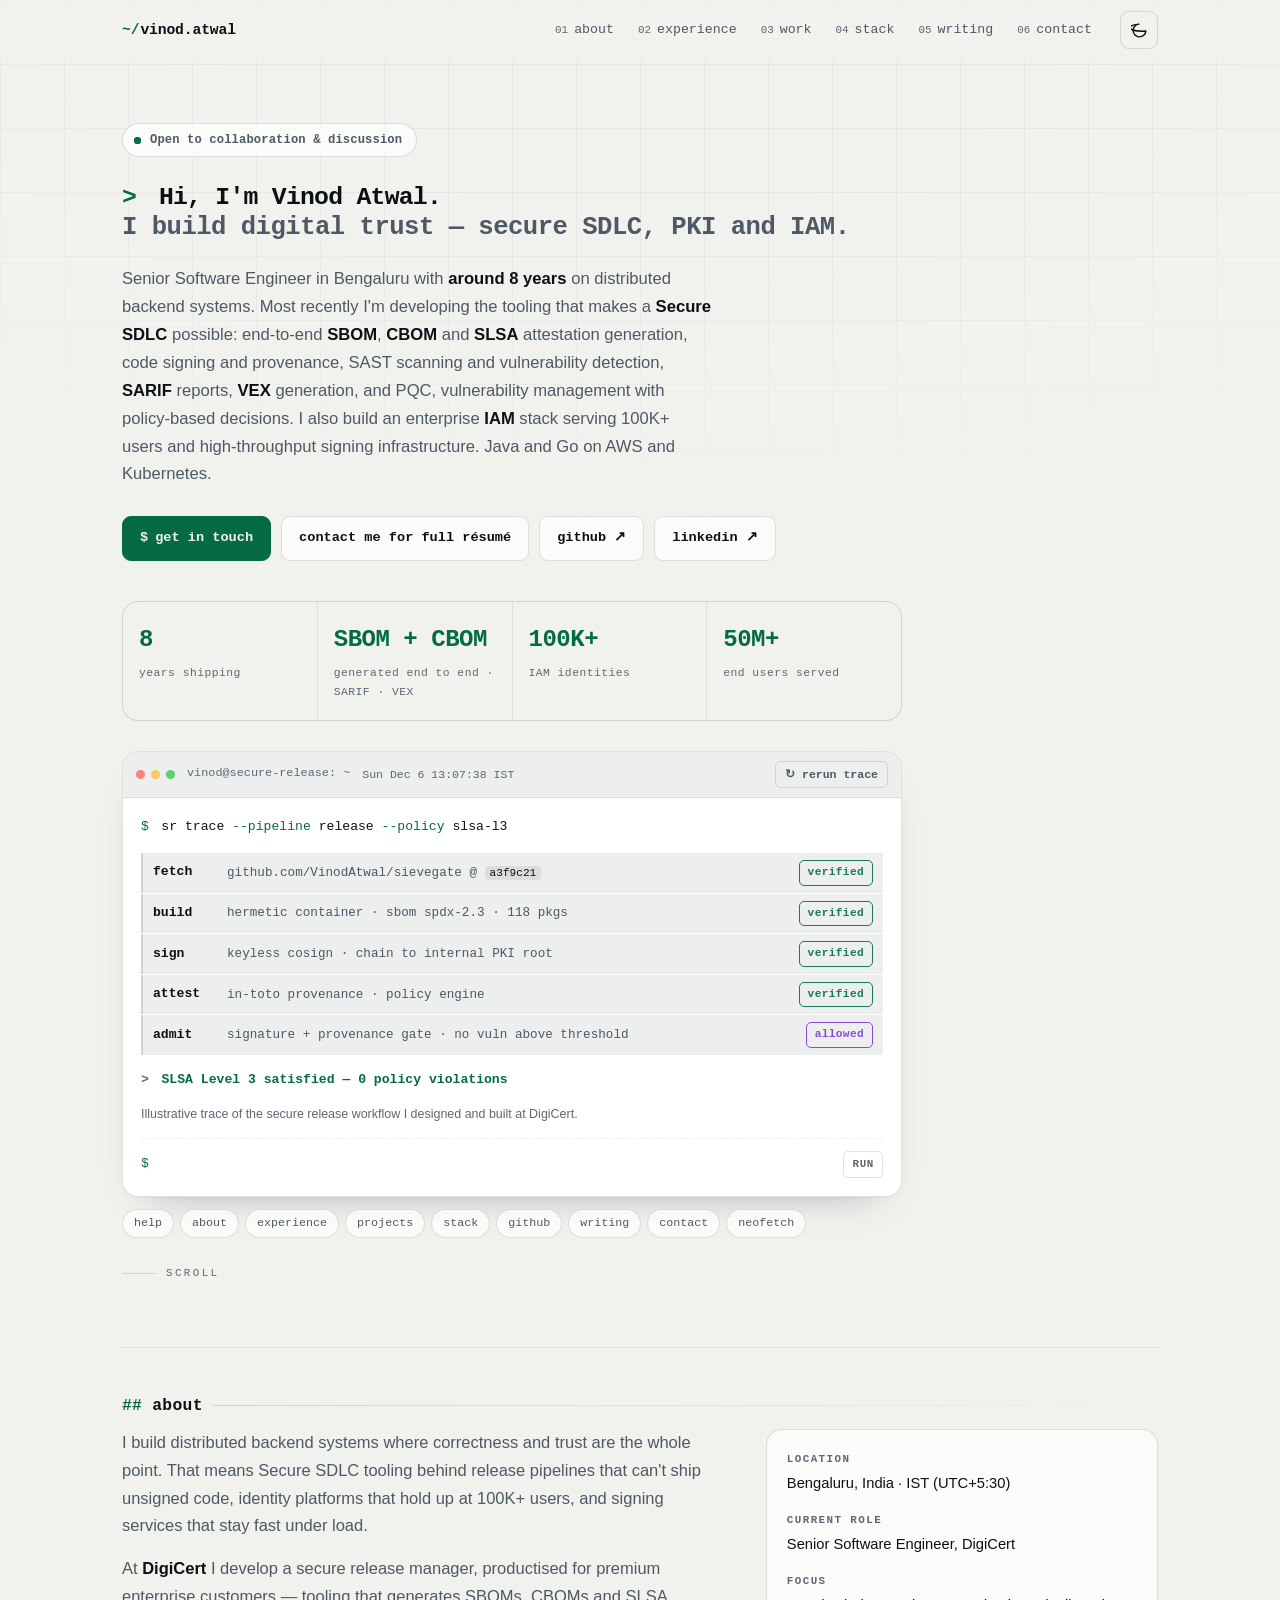
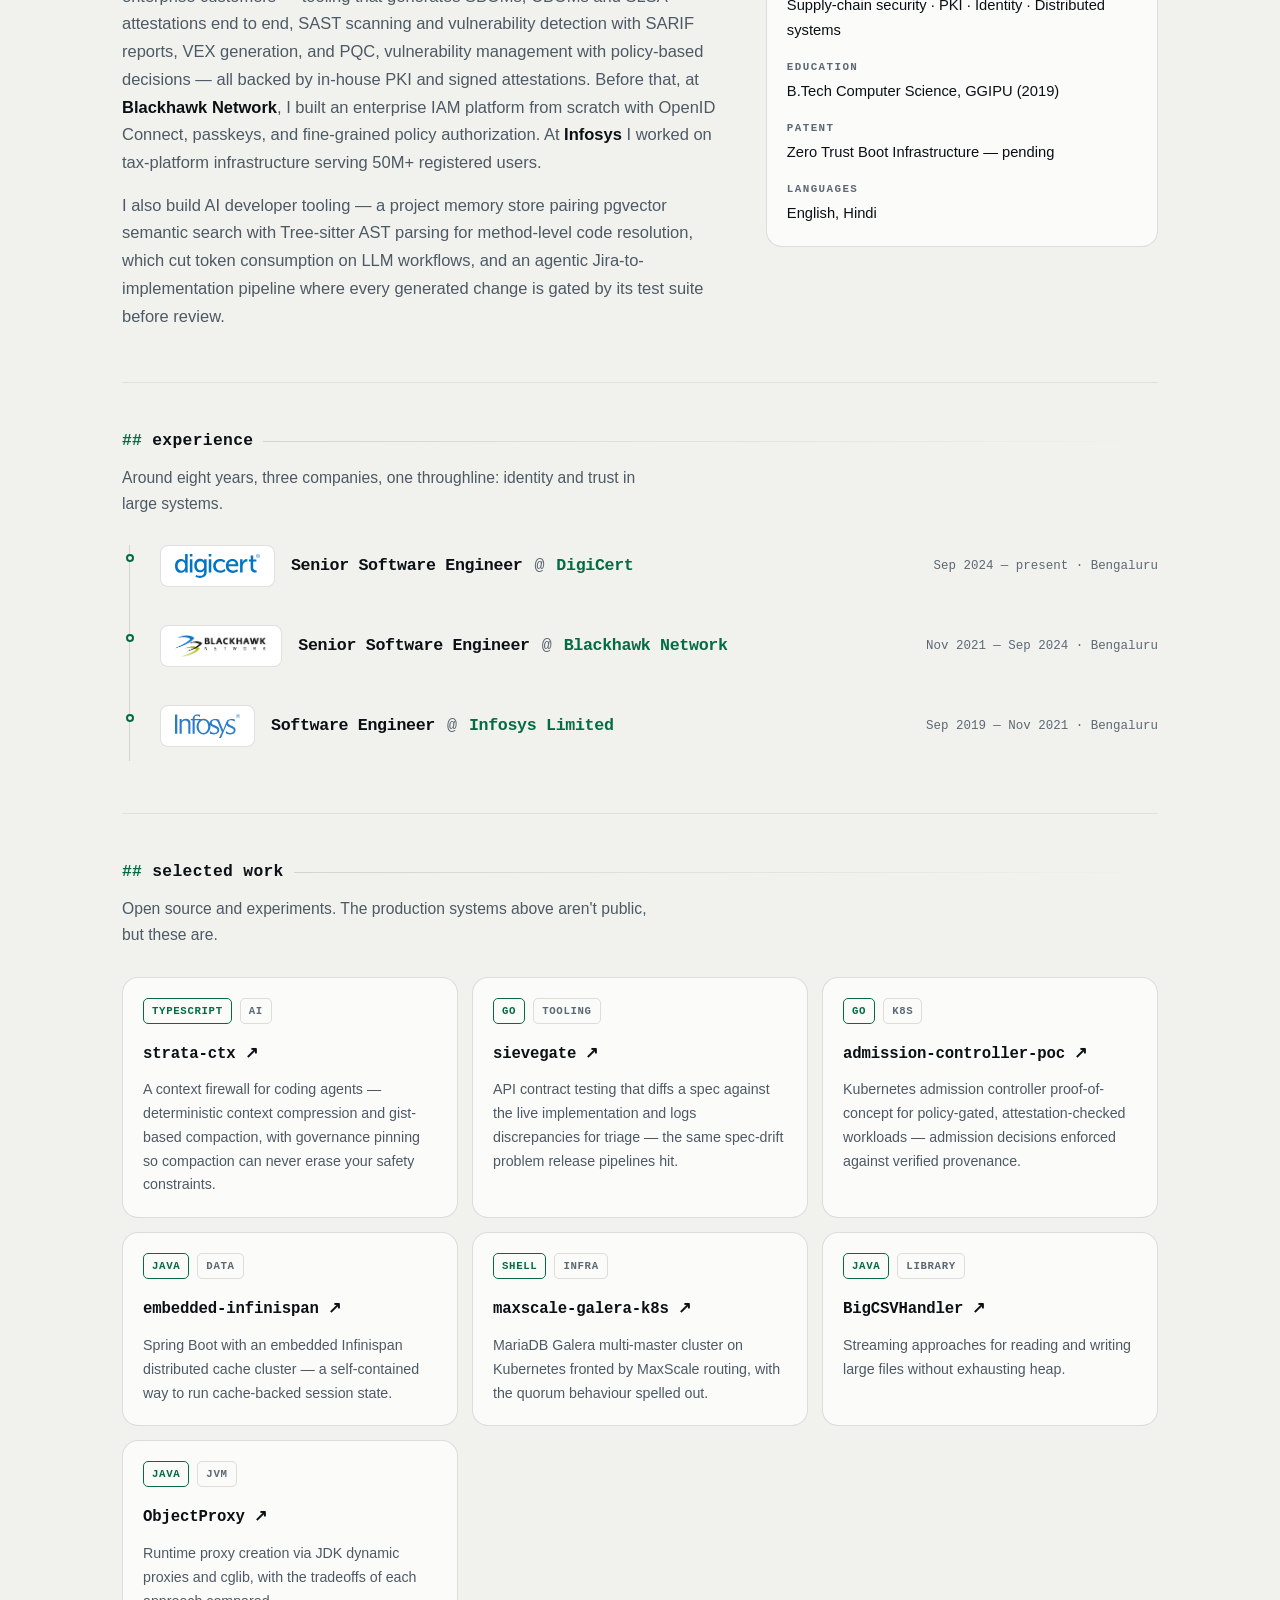
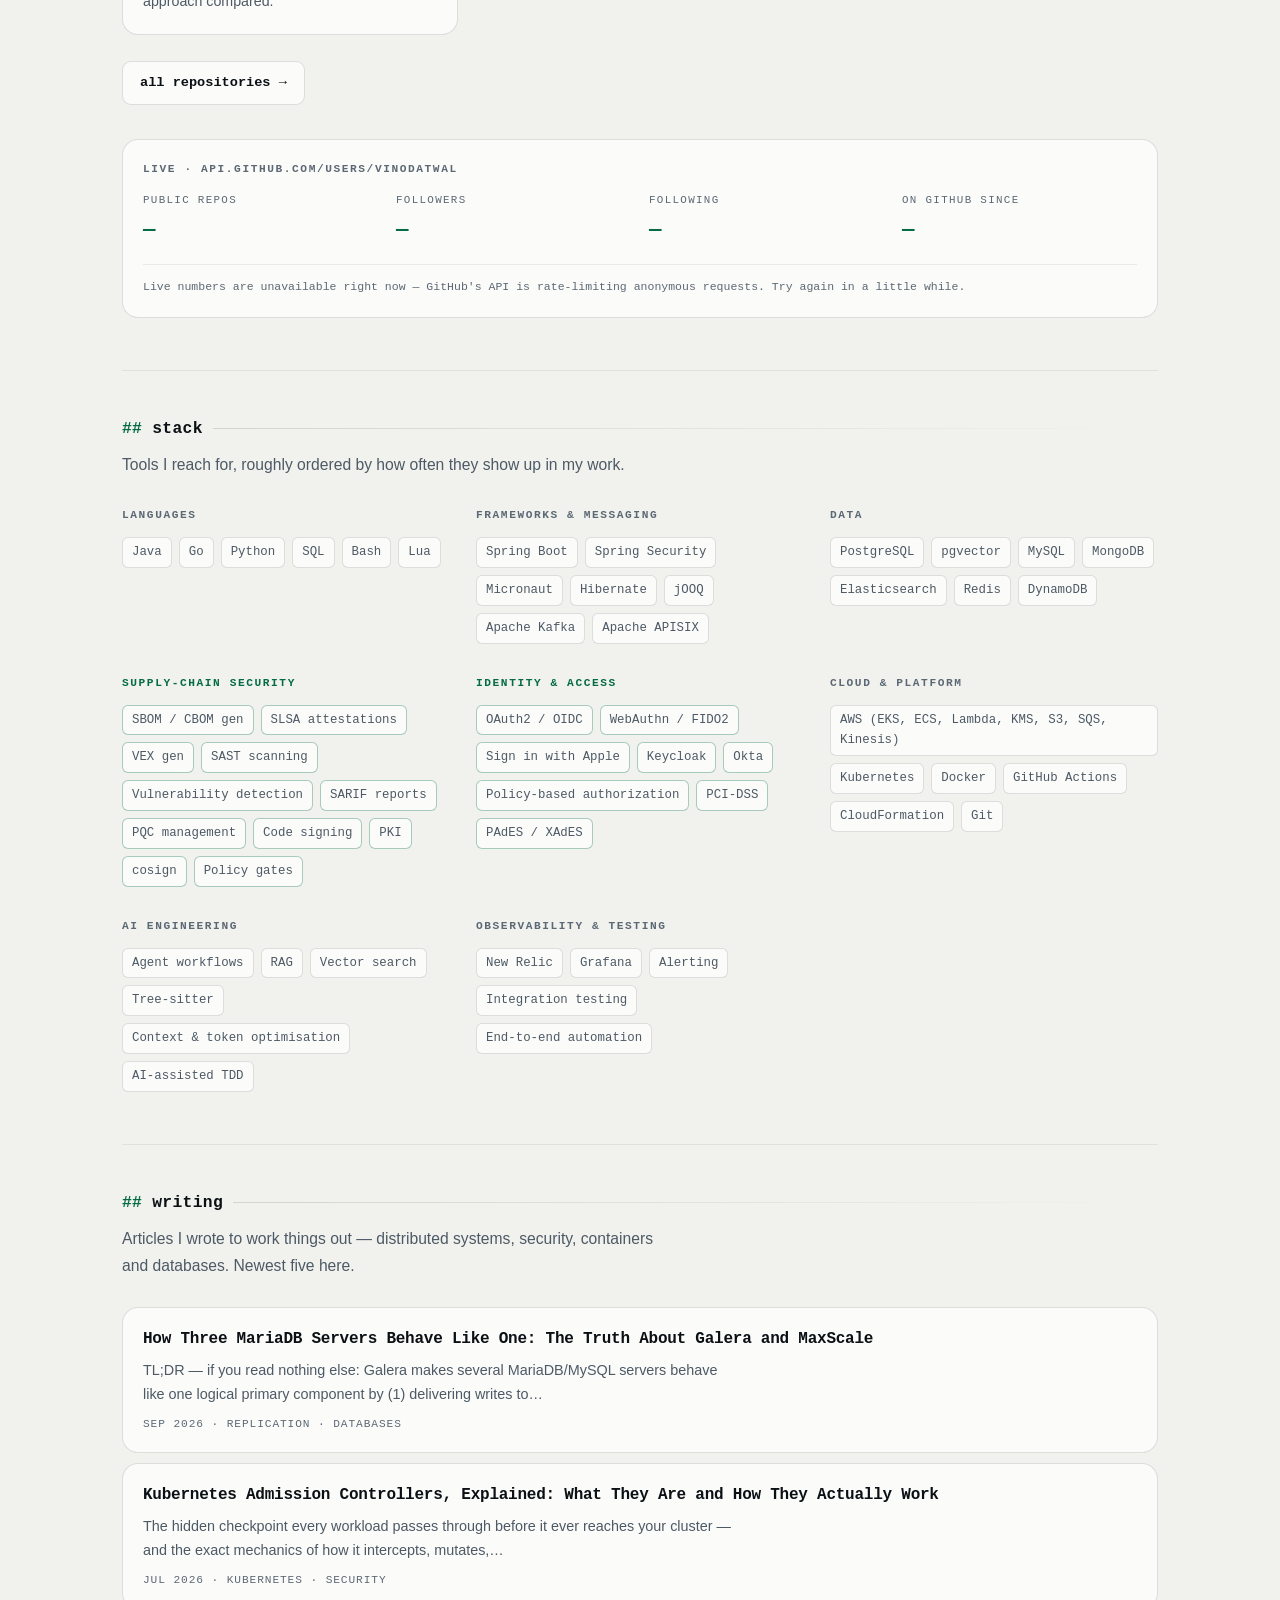
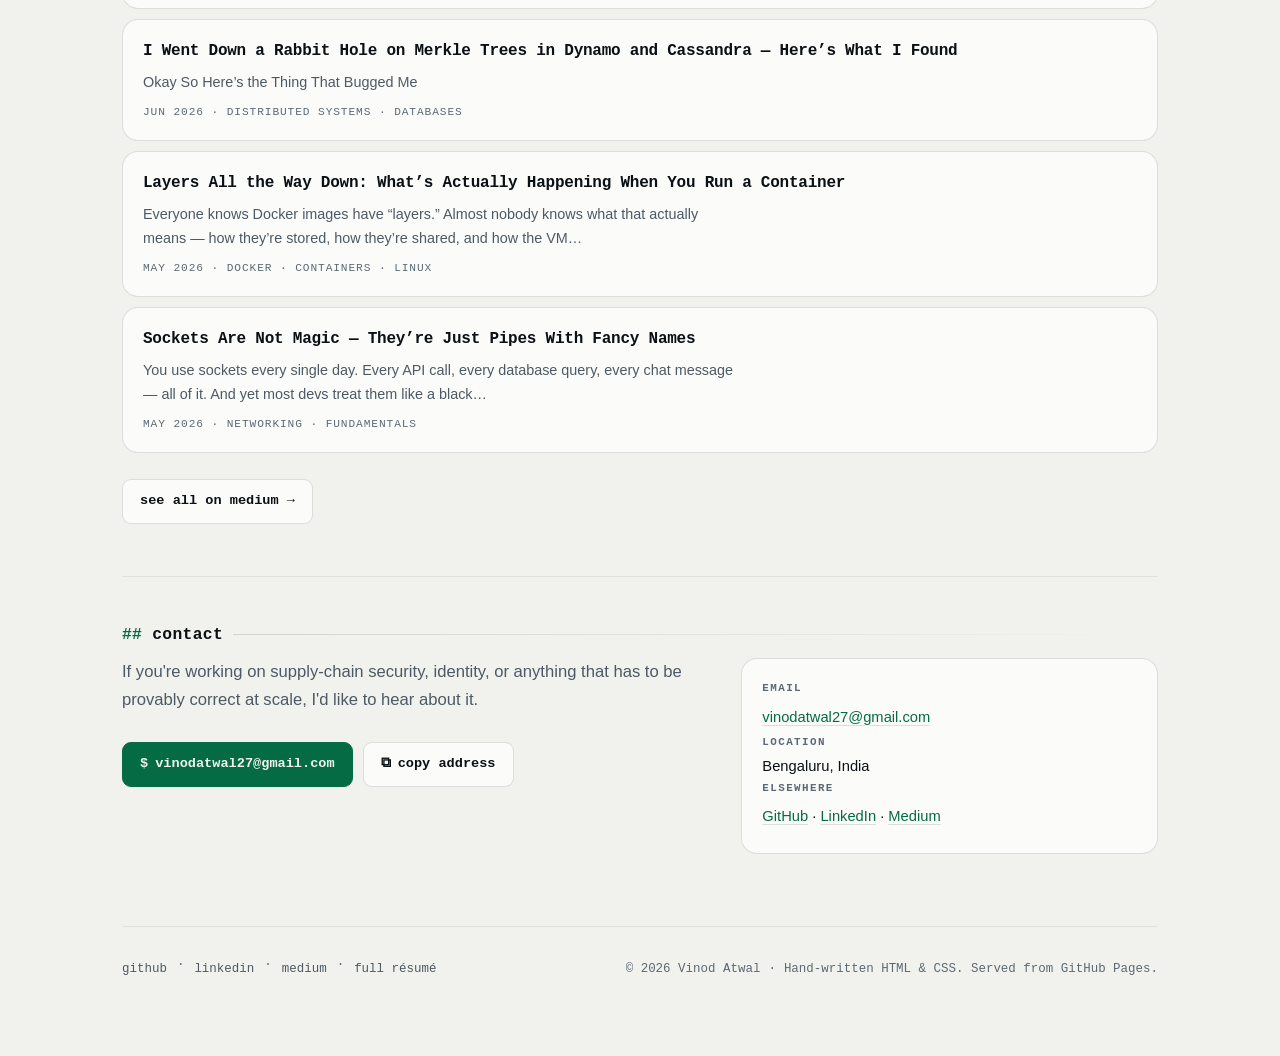
==== commit 346ca4cb: "Fix og image, mobile nav drawer, years metric and Medium links" ====
--- a/index.html
+++ b/index.html
@@ -170,7 +170,7 @@
     </div>
 
     <ul class="metrics" id="metrics">
-      <li><b data-count="7" data-suffix="+">0</b><span>years shipping</span></li>
+      <li><b data-count="8">0</b><span>years shipping</span></li>
       <li><b>SBOM&nbsp;+&nbsp;CBOM</b><span>generated end to end · SARIF · VEX</span></li>
       <li><b data-count="100" data-suffix="K+">0</b><span>IAM identities</span></li>
       <li><b data-count="50" data-suffix="M+">0</b><span>end users served</span></li>
@@ -458,35 +458,35 @@
 
     <ul class="posts">
       <li class="reveal">
-        <a href="https://vinodatwal.medium.com/how-three-mariadb-servers-behave-like-one-the-truth-about-galera-and-maxscale-5671d0e5d990" target="_blank" rel="noopener noreferrer">
+        <a href="https://medium.com/@vinodatwal/how-three-mariadb-servers-behave-like-one-the-truth-about-galera-and-maxscale-5671d0e5d990" target="_blank" rel="noopener noreferrer">
           <span class="post-title">How Three MariaDB Servers Behave Like One: The Truth About Galera and MaxScale</span>
           <span class="post-desc">TL;DR — if you read nothing else: Galera makes several MariaDB/MySQL servers behave like one logical primary component by (1) delivering writes to…</span>
           <span class="post-meta"><time datetime="2026-09">Sep 2026</time> · replication · databases</span>
         </a>
       </li>
       <li class="reveal">
-        <a href="https://vinodatwal.medium.com/kubernetes-admission-controllers-explained-what-they-are-and-how-they-actually-work-7e23ef4b5d82" target="_blank" rel="noopener noreferrer">
+        <a href="https://medium.com/@vinodatwal/kubernetes-admission-controllers-explained-what-they-are-and-how-they-actually-work-7e23ef4b5d82" target="_blank" rel="noopener noreferrer">
           <span class="post-title">Kubernetes Admission Controllers, Explained: What They Are and How They Actually Work</span>
           <span class="post-desc">The hidden checkpoint every workload passes through before it ever reaches your cluster — and the exact mechanics of how it intercepts, mutates,…</span>
           <span class="post-meta"><time datetime="2026-07">Jul 2026</time> · kubernetes · security</span>
         </a>
       </li>
       <li class="reveal">
-        <a href="https://vinodatwal.medium.com/i-went-down-a-rabbit-hole-on-merkle-trees-in-dynamo-and-cassandra-heres-what-i-found-9113b133e016" target="_blank" rel="noopener noreferrer">
+        <a href="https://medium.com/@vinodatwal/i-went-down-a-rabbit-hole-on-merkle-trees-in-dynamo-and-cassandra-heres-what-i-found-9113b133e016" target="_blank" rel="noopener noreferrer">
           <span class="post-title">I Went Down a Rabbit Hole on Merkle Trees in Dynamo and Cassandra — Here’s What I Found</span>
           <span class="post-desc">Okay So Here’s the Thing That Bugged Me</span>
           <span class="post-meta"><time datetime="2026-06">Jun 2026</time> · distributed systems · databases</span>
         </a>
       </li>
       <li class="reveal">
-        <a href="https://vinodatwal.medium.com/layers-all-the-way-down-whats-actually-happening-when-you-run-a-container-52406a5ac46d" target="_blank" rel="noopener noreferrer">
+        <a href="https://medium.com/@vinodatwal/layers-all-the-way-down-whats-actually-happening-when-you-run-a-container-52406a5ac46d" target="_blank" rel="noopener noreferrer">
           <span class="post-title">Layers All the Way Down: What’s Actually Happening When You Run a Container</span>
           <span class="post-desc">Everyone knows Docker images have “layers.” Almost nobody knows what that actually means — how they’re stored, how they’re shared, and how the VM…</span>
           <span class="post-meta"><time datetime="2026-05">May 2026</time> · docker · containers · linux</span>
         </a>
       </li>
       <li class="reveal">
-        <a href="https://vinodatwal.medium.com/sockets-are-not-magic-theyre-just-pipes-with-fancy-names-6cd2e179925e" target="_blank" rel="noopener noreferrer">
+        <a href="https://medium.com/@vinodatwal/sockets-are-not-magic-theyre-just-pipes-with-fancy-names-6cd2e179925e" target="_blank" rel="noopener noreferrer">
           <span class="post-title">Sockets Are Not Magic — They’re Just Pipes With Fancy Names</span>
           <span class="post-desc">You use sockets every single day. Every API call, every database query, every chat message — all of it. And yet most devs treat them like a black…</span>
           <span class="post-meta"><time datetime="2026-05">May 2026</time> · networking · fundamentals</span>
--- a/styles.css
+++ b/styles.css
@@ -1190,30 +1190,69 @@
 
   .js .nav-toggle { display: flex; }
 
-  .nav {
+  /* The toggle stays in the header; only the link list becomes the drawer.
+     (Collapsing .nav itself used to clip the toggle, hiding it.) */
+  .js .nav-list {
     position: fixed;
     inset: var(--header-h) 0 auto;
     margin: 0;
+    padding: 0;
+    flex-direction: column;
+    align-items: stretch;
+    gap: 0;
     background: var(--panel-solid);
+    max-height: 0;
+    overflow: hidden;
+    visibility: hidden;
+    transition: max-height 0.3s cubic-bezier(0.22, 1, 0.36, 1), visibility 0s linear 0.3s;
+  }
+
+  .js .nav.open .nav-list {
+    max-height: 340px;
+    visibility: visible;
+    padding: 8px;
     border-bottom: 1px solid var(--line);
     box-shadow: var(--shadow-lift);
-    max-height: 0;
-    overflow: hidden;
-    transition: max-height 0.3s cubic-bezier(0.22, 1, 0.36, 1);
+    transition: max-height 0.3s cubic-bezier(0.22, 1, 0.36, 1), visibility 0s;
   }
 
-  .nav.open { max-height: 340px; }
-
-  .nav-list { flex-direction: column; align-items: stretch; gap: 0; padding: 8px; }
-
-  .nav-list a {
+  .js .nav-list a {
     padding: 12px 12px;
     font-size: 0.9rem;
     border-bottom: 1px solid var(--line-2);
     border-radius: 0;
   }
 
-  .nav-list li:last-child a { border-bottom: 0; }
+  .js .nav-list li:last-child a { border-bottom: 0; }
+
+  /* Without JS the toggle can't open a drawer: let the header wrap
+     and show the section links as a static bar instead. */
+  html:not(.js) .topbar-inner {
+    height: auto;
+    flex-wrap: wrap;
+    padding-top: 8px;
+    padding-bottom: 8px;
+    row-gap: 2px;
+  }
+
+  html:not(.js) .nav {
+    width: 100%;
+    margin-left: 0;
+  }
+
+  html:not(.js) .nav-list {
+    flex-wrap: wrap;
+    justify-content: flex-start;
+    gap: 0 2px;
+    padding: 0;
+  }
+
+  html:not(.js) .nav-list a {
+    padding: 6px 9px;
+    font-size: 0.78rem;
+    border-bottom: 0;
+    border-radius: 7px;
+  }
 
   .topbar-actions { margin-left: 0; }
 
